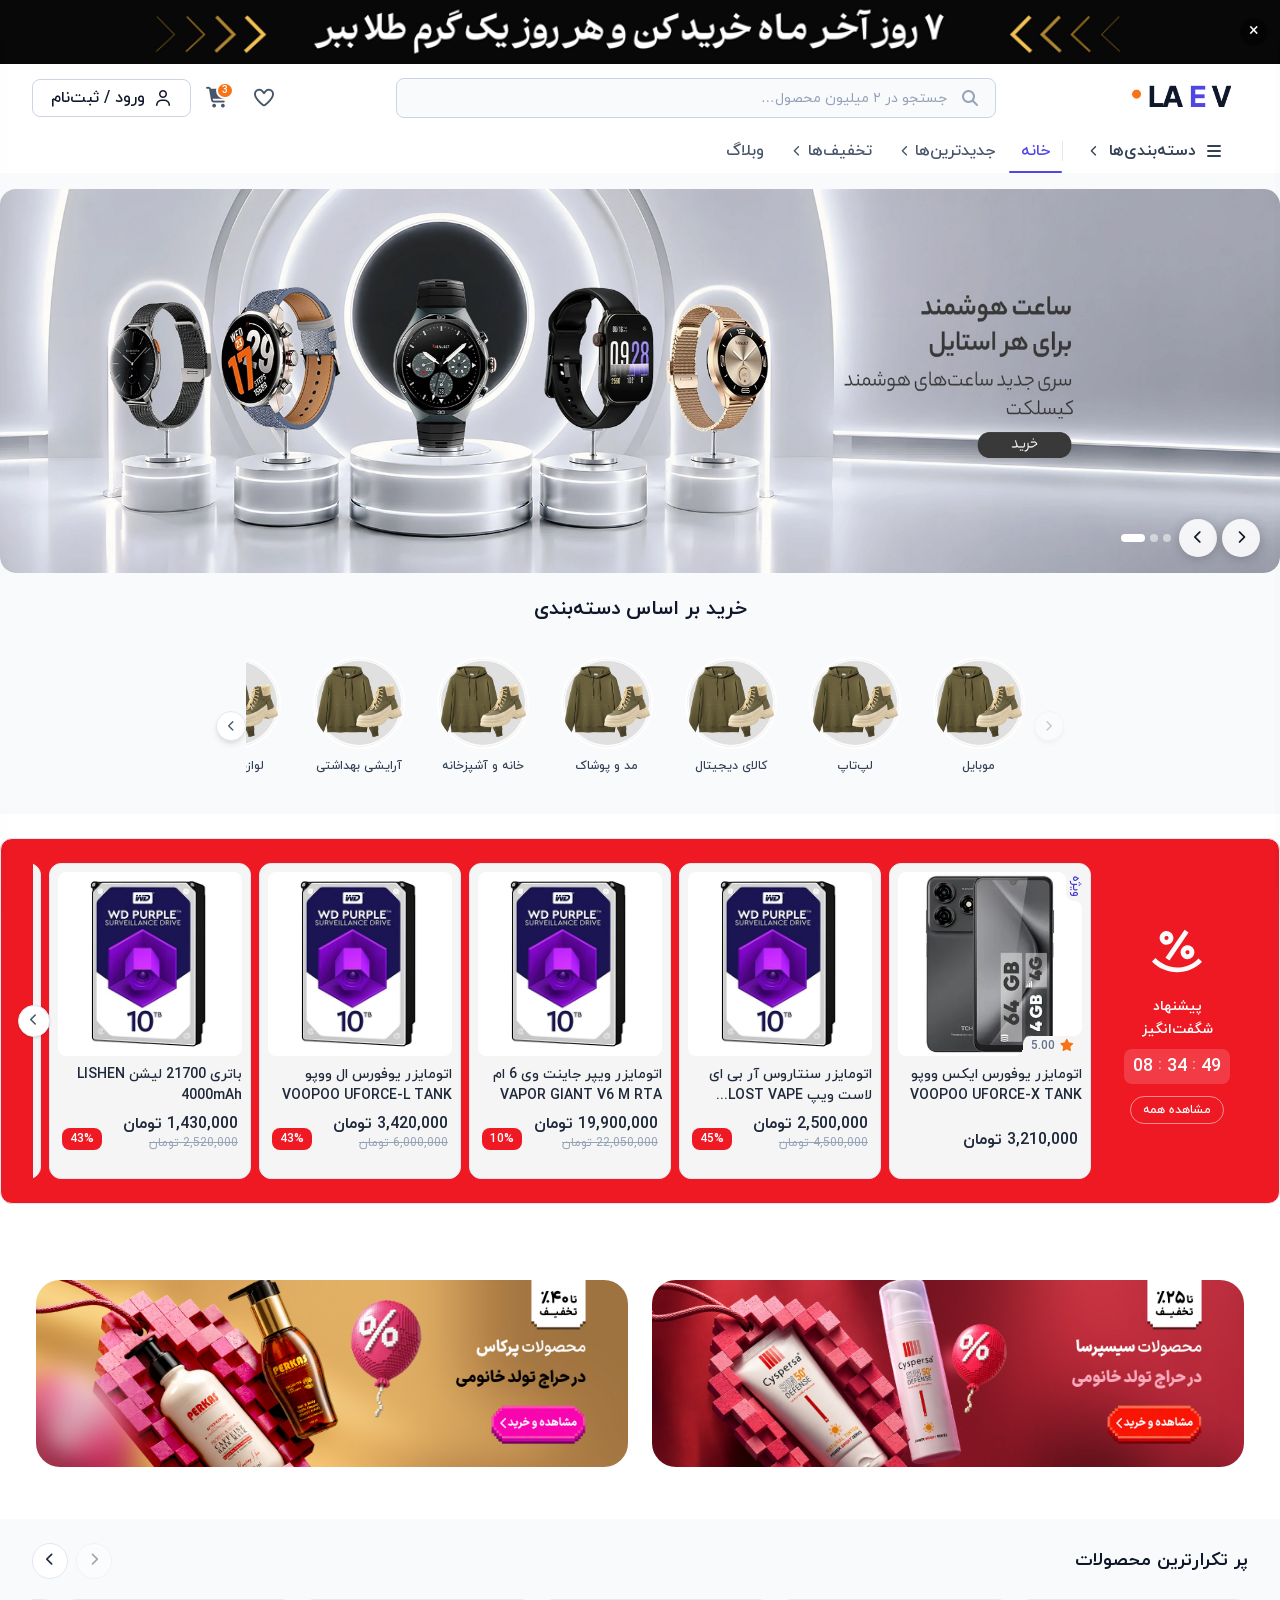
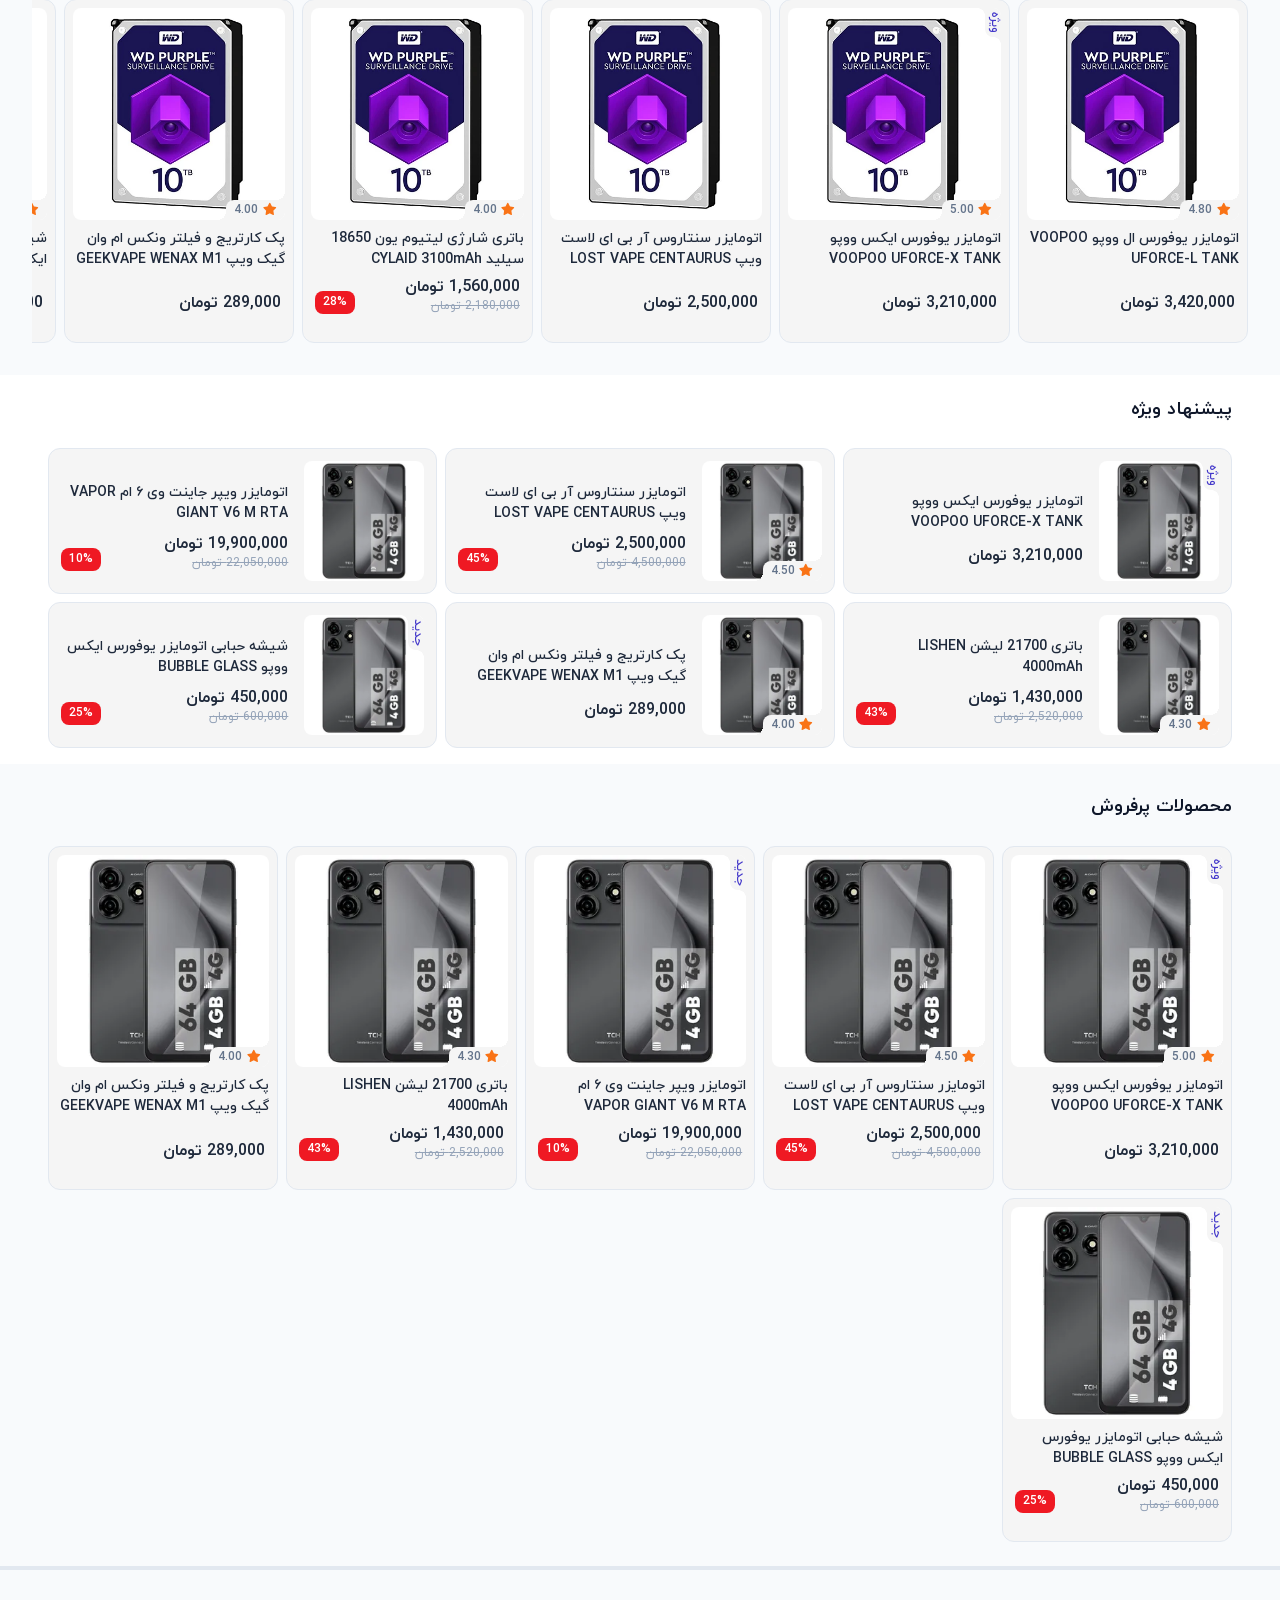
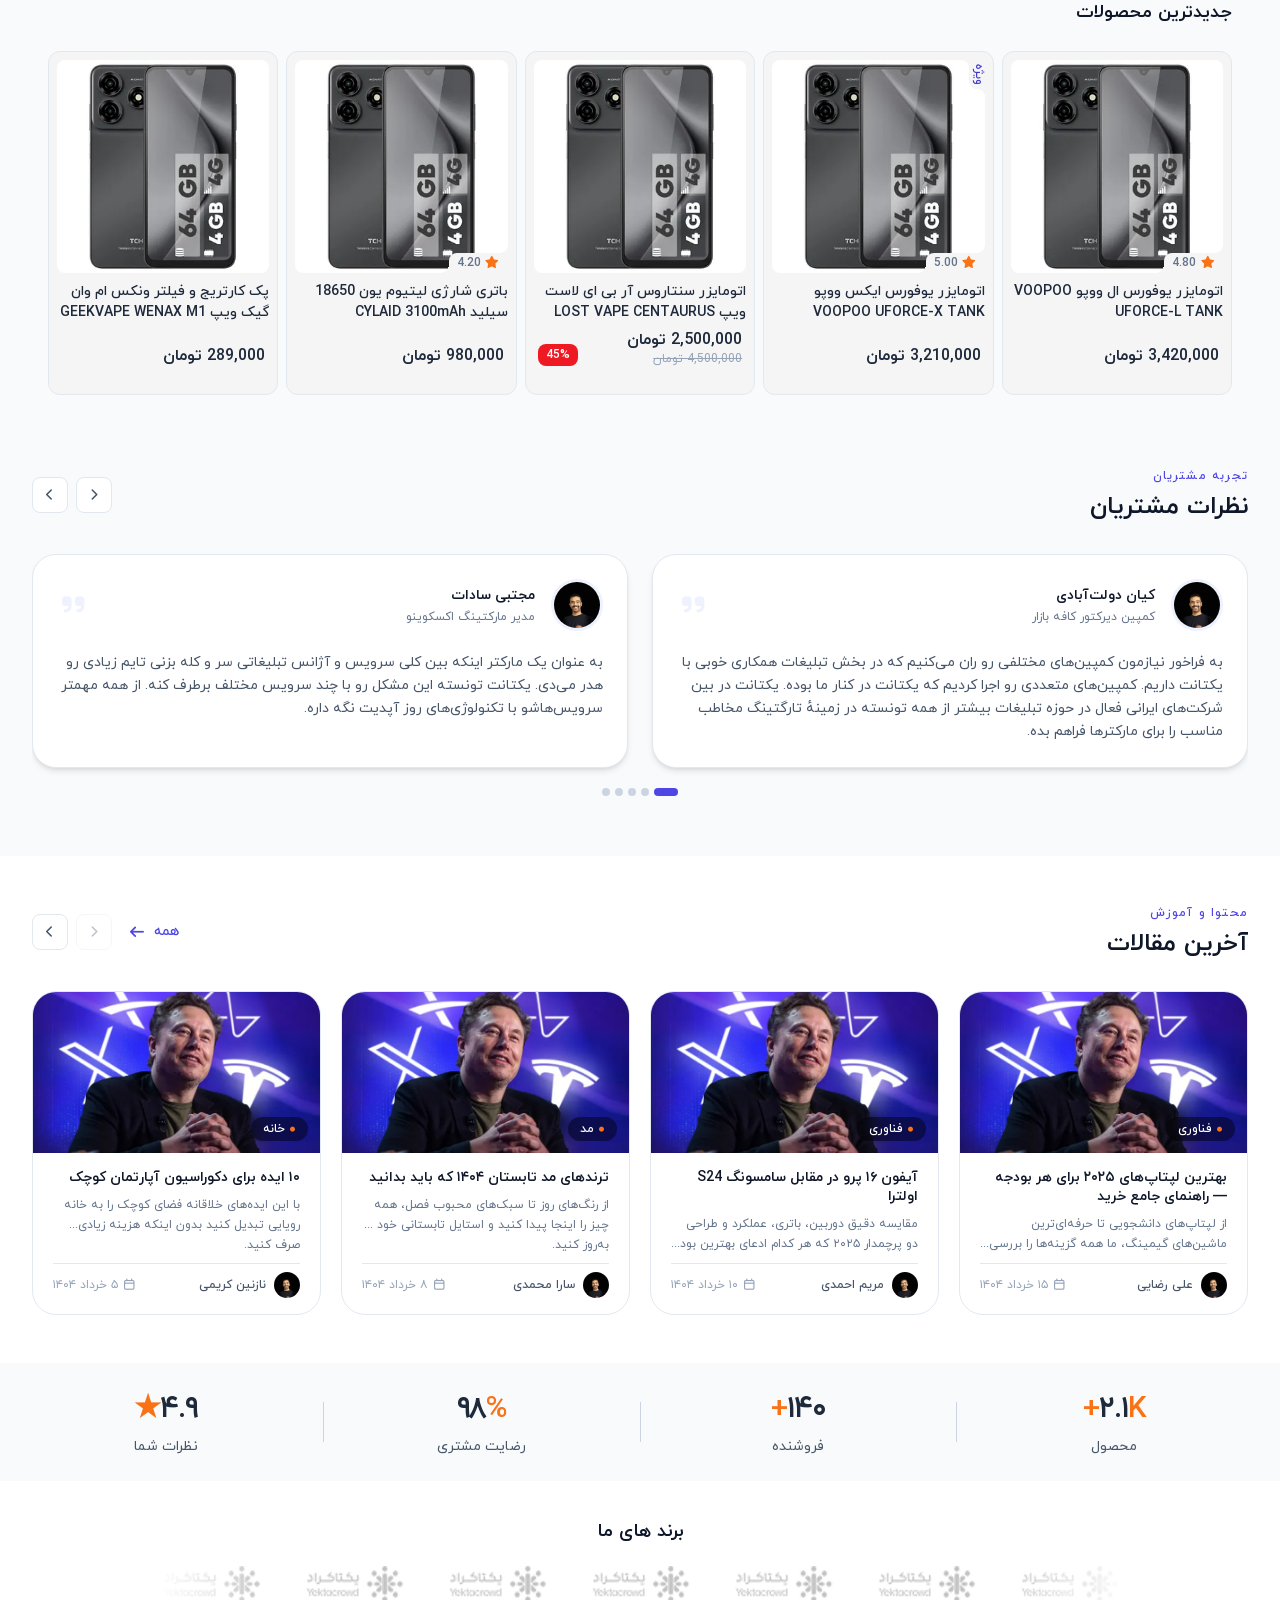
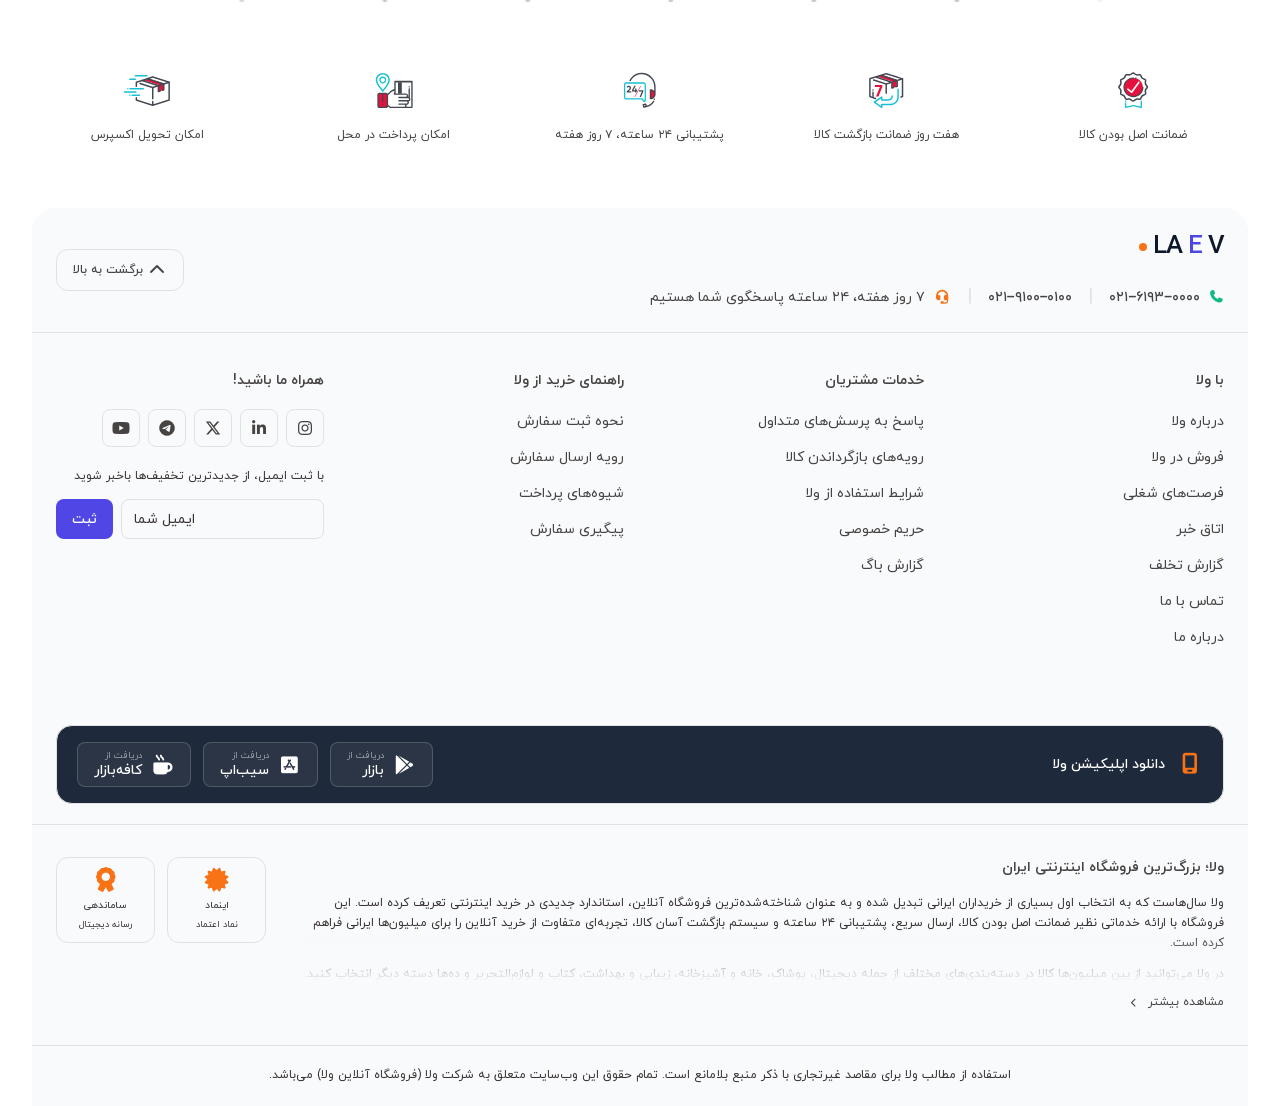
==== index.html @ 51c57cae "start theme setup" ====
<!DOCTYPE html>
<html lang="fa" dir="rtl">

<head>
  <meta charset="UTF-8">
  <meta name="viewport" content="width=device-width, initial-scale=1.0">
  <title>ولا — فروشگاه همه چیز</title>
  <meta name="description"
    content="خرید الکترونیک، مد، لوازم خانه و بیشتر. تحویل سریع، فروشندگان معتبر، قیمت‌های بی‌نظیر.">
  <link rel="stylesheet" href="css/tokens.css?v=2">
  <link rel="stylesheet" href="css/base.css">
  <link rel="stylesheet" href="css/header.css?v=4">
  <link rel="stylesheet" href="css/mega-menu.css?v=2">
  <link rel="stylesheet" href="css/sections.css?v=6">
  <link rel="stylesheet" href="css/archive.css">
  <link rel="stylesheet" href="css/ui.css">
  <link rel="stylesheet" href="css/bottom-nav.css">
  <link rel="stylesheet" href="css/footer.css?v=4">
  <link rel="stylesheet" href="css/drawer.css">
  <link rel="stylesheet" href="css/mini-cart.css">
  <link rel="stylesheet" href="css/auth-modal.css">
  <link rel="stylesheet" href="css/cat-item.css?v=2">
  <link rel="stylesheet" href="css/all.min.css">
  <link rel="stylesheet" href="css/swiper-bundle.min.css">
  <link rel="stylesheet" href="css/style-carts.css">
</head>

<body>

  <!-- ─── HEADER ─── -->
  <header class="site-header" id="siteHeader">

    <!-- ── Row 1: Announcement bar — scrolls away naturally ── -->
    <div class="header-top announce-bar" id="announceBar" role="note" aria-label="Promotional announcement">
      <a href="shop.html" class="announce-bar__link">
        <img src="img/top-add.gif" alt="تبلیغ ویژه" class="announce-bar__img" loading="eager">
      </a>
      <button class="announce-bar__close" data-action="close-announce-bar" aria-label="Close announcement"
        type="button">×</button>
    </div>

    <!-- ── Rows 2 & 3 + Mega Menu ── -->
    <div class="header-sticky-container">

      <!-- ── Row 2: Logo · Search · Actions ── -->
      <div class="header-main">
        <div class="cx">
          <div class="header-main__inner">

            <!-- Logo -->
            <a href="index.html" class="nav-logo" aria-label="Vela — Home">
              <img src="img/logo.png" fetchpriority="high" width="96" height="48" decoding="async" alt="Vela" class="nav-logo__img">
            </a>

            <!-- Search (click → opens modal) -->
            <div class="nav-search" role="search">
              <i class="fa-solid fa-magnifying-glass nav-search__icon" aria-hidden="true"></i>
              <input type="text" class="nav-search__input" placeholder="جستجو در ۲ میلیون محصول…" id="navSearch"
                autocomplete="off" readonly aria-label="Search products">
              <!-- <button class="nav-search__btn" type="button">جستجو</button> -->
            </div>

            <!-- Actions: Wishlist · Cart · Sign in · Hamburger -->
            <div class="nav-actions">


              <button data-action="open-wishlist" class="nav-action" aria-label="علاقه‌مندی‌ها">
                <i class="fa-regular fa-heart" aria-hidden="true"></i>
                <span class="nav-action__badge" id="wishlistCount">0</span>
              </button>
              <button data-action="open-cart" class="nav-action" aria-label="سبد خرید">
                <i class="fa-solid fa-cart-shopping" aria-hidden="true"></i>
                <span class="nav-action__badge" id="cartCount">3</span>
              </button>
              <button class="nav-hamburger" id="navHamburger" type="button" aria-label="منو" aria-expanded="false"
                aria-controls="mobileDrawer">
                <span></span><span></span><span></span>
              </button>
              <button data-action="open-auth-modal" data-tab="login" class="btn nav-signin">
                <i class="fa-regular fa-user" aria-hidden="true"></i>
                ورود / ثبت‌نام
              </button>
            </div>

          </div>
        </div>
      </div><!-- /.header-main -->

      <!-- ── Row 3: Desktop navigation links (hidden on mobile) ── -->
      <div class="header-nav">
        <div class="cx">

          <!-- ── Mega Menu Trigger (جداگانه — در وردپرس register_nav_menus جداگانه) ── -->
          <button class="mega-trigger" id="categoriesMenu" type="button" data-action="open-mega-menu"
            aria-haspopup="true" aria-expanded="false" aria-controls="megaMenu">
            <i class="fa-solid fa-bars mega-trigger__bars" aria-hidden="true"></i>
            دسته‌بندی‌ها
            <i class="fa-solid fa-chevron-down dnav__chevron" aria-hidden="true"></i>
          </button>
          <span class="nav-pipe" aria-hidden="true"></span>

          <!-- ── Main Navigation (منوی اصلی — در وردپرس: wp_nav_menu جداگانه) ── -->
          <nav class="dnav" aria-label="منوی اصلی">
            <ul class="dnav__list">
              <li class="dnav__item">
                <a href="index.html" class="dnav__link dnav__link--active">خانه</a>
              </li>
              <li class="dnav__item dnav__item--has-dropdown">
                <a href="shop.html" class="dnav__link" aria-haspopup="true" aria-expanded="false">
                  جدیدترین‌ها
                  <i class="fa-solid fa-chevron-down dnav__chevron" aria-hidden="true"></i>
                </a>
                <ul class="dnav__dropdown" role="menu">
                  <li><a href="shop.html?sort=newest&amp;cat=electronics" class="dnav__dropdown-link"
                      role="menuitem">جدیدترین الکترونیک</a></li>
                  <li><a href="shop.html?sort=newest&amp;cat=fashion" class="dnav__dropdown-link"
                      role="menuitem">جدیدترین مد</a></li>
                  <li><a href="shop.html?sort=newest&amp;cat=home" class="dnav__dropdown-link" role="menuitem">جدیدترین
                      خانه</a></li>
                  <li><a href="shop.html?sort=newest&amp;cat=beauty" class="dnav__dropdown-link"
                      role="menuitem">جدیدترین زیبایی</a></li>
                  <li><a href="shop.html?sort=newest&amp;cat=sports" class="dnav__dropdown-link"
                      role="menuitem">جدیدترین ورزش</a></li>
                </ul>
              </li>
              <li class="dnav__item dnav__item--has-dropdown">
                <a href="shop.html?sale=1" class="dnav__link" aria-haspopup="true" aria-expanded="false">
                  تخفیف‌ها
                  <i class="fa-solid fa-chevron-down dnav__chevron" aria-hidden="true"></i>
                </a>
                <ul class="dnav__dropdown" role="menu">
                  <li><a href="shop.html?sale=flash" class="dnav__dropdown-link" role="menuitem">فروش فوری</a></li>
                  <li><a href="shop.html?sale=season" class="dnav__dropdown-link" role="menuitem">حراج فصلی</a></li>
                  <li><a href="shop.html?sale=clearance" class="dnav__dropdown-link" role="menuitem">کالاهای ویژه</a>
                  </li>
                  <li class="dnav__dropdown-divider" role="separator"></li>
                  <li><a href="shop.html?sale=1&cat=electronics" class="dnav__dropdown-link" role="menuitem">تخفیف
                      الکترونیک</a></li>
                  <li><a href="shop.html?sale=1&cat=fashion" class="dnav__dropdown-link" role="menuitem">تخفیف مد</a>
                  </li>
                </ul>
              </li>
              <li class="dnav__item">
                <a href="blog.html" class="dnav__link">وبلاگ</a>
              </li>
            </ul>
            <span class="nav-underline" aria-hidden="true"></span>
          </nav>
        </div>
      </div><!-- /.header-nav -->

      <!-- ── Mega Menu ── -->
      <!-- Full static HTML: content is in DOM source for SEO.
         mega-menu.js handles open/close + tab switching only. -->
      <div class="cx mega-menu" id="megaMenu" role="region" aria-label="Category menu">

        <div class="mega-cats">

          <!-- ── Left: Category Tab List ── -->
          <ul class="mega-cats__list" id="megaCatList" role="list">
            <li class="mega-cats__tab is-active" data-index="0" role="listitem">
              <a href="shop.html?cat=electronics" class="mega-cats__tab-link" data-mega-index="0">
                <img src="img/cat-electronics.svg" class="mega-cats__tab-icon" alt="" width="20" height="20"
                  aria-hidden="true" onerror="this.style.display='none'">
                الکترونیک
              </a>
            </li>
            <li class="mega-cats__tab" data-index="1" role="listitem">
              <a href="shop.html?cat=fashion" class="mega-cats__tab-link" data-mega-index="1">
                <img src="img/cat-fashion.svg" class="mega-cats__tab-icon" alt="" width="20" height="20"
                  aria-hidden="true" onerror="this.style.display='none'">
                مد و پوشاک
              </a>
            </li>
            <li class="mega-cats__tab" data-index="2" role="listitem">
              <a href="shop.html?cat=home" class="mega-cats__tab-link" data-mega-index="2">
                <img src="img/cat-home.svg" class="mega-cats__tab-icon" alt="" width="20" height="20" aria-hidden="true"
                  onerror="this.style.display='none'">
                خانه و آشپزخانه
              </a>
            </li>
            <li class="mega-cats__tab" data-index="3" role="listitem">
              <a href="shop.html?cat=beauty" class="mega-cats__tab-link" data-mega-index="3">
                <img src="img/cat-beauty.svg" class="mega-cats__tab-icon" alt="" width="20" height="20"
                  aria-hidden="true" onerror="this.style.display='none'">
                زیبایی و سلامت
              </a>
            </li>

          </ul>

          <!-- ── Right: Content Panels (one per category) ── -->
          <div class="mega-cats__children" id="megaCatChildren">

            <!-- Panel 0: Electronics -->
            <div class="mega-cats__panel is-active" id="megaPanel-0">
              <div class="mega-cats__col-grid">
                <div class="mega-cats__col-group">
                  <a href="shop.html?cat=mobile-phones" class="mega-cats__col-title">گوشی موبایل</a>
                  <ul class="mega-cats__col-list">
                    <li><a href="shop.html?cat=android" class="mega-cats__col-link">اندروید</a></li>
                    <li><a href="shop.html?cat=iphone" class="mega-cats__col-link">آیفون</a></li>
                    <li><a href="shop.html?cat=foldable" class="mega-cats__col-link">تاشو</a></li>
                  </ul>
                </div>
                <div class="mega-cats__col-group">
                  <a href="shop.html?cat=laptops" class="mega-cats__col-title">لپتاپ و کامپیوتر</a>
                  <ul class="mega-cats__col-list">
                    <li><a href="shop.html?cat=gaming-laptops" class="mega-cats__col-link">لپتاپ گیمینگ</a></li>
                    <li><a href="shop.html?cat=ultrabooks" class="mega-cats__col-link">اولترابوک</a></li>
                    <li><a href="shop.html?cat=desktops" class="mega-cats__col-link">کامپیوتر رومیزی</a></li>
                  </ul>
                </div>
                <div class="mega-cats__col-group">
                  <a href="shop.html?cat=audio" class="mega-cats__col-title">هدفون و اسپیکر</a>
                </div>
                <div class="mega-cats__col-group">
                  <a href="shop.html?cat=smart-watches" class="mega-cats__col-title">ساعت هوشمند</a>
                </div>
                <div class="mega-cats__col-group">
                  <a href="shop.html?cat=tablets" class="mega-cats__col-title">تبلت</a>
                </div>
                <div class="mega-cats__col-group">
                  <a href="shop.html?cat=cameras" class="mega-cats__col-title">دوربین عکاسی</a>
                </div>
                <div class="mega-cats__col-group">
                  <a href="shop.html?cat=smart-home" class="mega-cats__col-title">خانه هوشمند</a>
                </div>
              </div>
              <a href="shop.html?cat=electronics" class="mega-cats__view-all">مشاهده همه الکترونیک <i
                  class="fa-solid fa-arrow-left" aria-hidden="true"></i></a>
            </div>

            <!-- Panel 1: Fashion -->
            <div class="mega-cats__panel" id="megaPanel-1">
              <div class="mega-cats__col-grid">
                <div class="mega-cats__col-group">
                  <a href="shop.html?cat=womens-clothing" class="mega-cats__col-title">پوشاک زنانه</a>
                </div>
                <div class="mega-cats__col-group">
                  <a href="shop.html?cat=mens-clothing" class="mega-cats__col-title">پوشاک مردانه</a>
                </div>
                <div class="mega-cats__col-group">
                  <a href="shop.html?cat=shoes" class="mega-cats__col-title">کفش</a>
                </div>
                <div class="mega-cats__col-group">
                  <a href="shop.html?cat=bags" class="mega-cats__col-title">کیف و چرم</a>
                </div>
                <div class="mega-cats__col-group">
                  <a href="shop.html?cat=accessories" class="mega-cats__col-title">اکسسوری</a>
                </div>
              </div>
              <a href="shop.html?cat=fashion" class="mega-cats__view-all">مشاهده همه مد و پوشاک <i
                  class="fa-solid fa-arrow-left" aria-hidden="true"></i></a>
            </div>

            <!-- Panel 2: Home -->
            <div class="mega-cats__panel" id="megaPanel-2">
              <div class="mega-cats__col-grid">
                <div class="mega-cats__col-group">
                  <a href="shop.html?cat=kitchen" class="mega-cats__col-title">لوازم آشپزخانه</a>
                </div>
                <div class="mega-cats__col-group">
                  <a href="shop.html?cat=decor" class="mega-cats__col-title">دکوراسیون</a>
                </div>
                <div class="mega-cats__col-group">
                  <a href="shop.html?cat=furniture" class="mega-cats__col-title">مبلمان</a>
                </div>
                <div class="mega-cats__col-group">
                  <a href="shop.html?cat=bedroom" class="mega-cats__col-title">لوازم خواب</a>
                </div>
                <div class="mega-cats__col-group">
                  <a href="shop.html?cat=appliances" class="mega-cats__col-title">لوازم برقی</a>
                </div>
              </div>
              <a href="shop.html?cat=home" class="mega-cats__view-all">مشاهده همه خانه و آشپزخانه <i
                  class="fa-solid fa-arrow-left" aria-hidden="true"></i></a>
            </div>

            <!-- Panel 3: Beauty -->
            <div class="mega-cats__panel" id="megaPanel-3">
              <div class="mega-cats__col-grid">
                <div class="mega-cats__col-group">
                  <a href="shop.html?cat=skincare" class="mega-cats__col-title">مراقبت از پوست</a>
                </div>
                <div class="mega-cats__col-group">
                  <a href="shop.html?cat=cosmetics" class="mega-cats__col-title">آرایشی</a>
                </div>
                <div class="mega-cats__col-group">
                  <a href="shop.html?cat=perfume" class="mega-cats__col-title">عطر و ادکلن</a>
                </div>
                <div class="mega-cats__col-group">
                  <a href="shop.html?cat=hair-nails" class="mega-cats__col-title">مو و ناخن</a>
                </div>
              </div>
              <a href="shop.html?cat=beauty" class="mega-cats__view-all">مشاهده همه زیبایی و سلامت <i
                  class="fa-solid fa-arrow-left" aria-hidden="true"></i></a>
            </div>

          </div><!-- /.mega-cats__children -->
        </div><!-- /.mega-cats -->
      </div>

    </div><!-- /.header-sticky-container -->

  </header>

  <!-- Mega menu body backdrop -->
  <div class="mega-backdrop" id="megaBackdrop"></div>

  <!-- ─── MAIN MOBILE DRAWER (A) ─── -->
  <div class="mobile-drawer__overlay" id="drawerOverlay" data-action="close-mobile-drawer" aria-hidden="true"></div>
  <div class="mobile-drawer" id="mobileDrawer" role="dialog" aria-modal="true" aria-label="منوی اصلی">

    <!-- Header -->
    <div class="drawer-header">
      <a href="index.html" class="nav-logo" dir="ltr">V<span>E</span>LA<span class="nav-logo__dot"></span></a>
      <button class="drawer-close" data-action="close-mobile-drawer" aria-label="بستن" type="button">×</button>
    </div>

    <!-- Search -->
    <button class="drawer-search-btn" data-action="open-search" type="button">
      <i class="fa-solid fa-magnifying-glass" aria-hidden="true"></i>
      جستجو در محصولات…
    </button>

    <!-- Tabs -->
    <div class="drawer-tabs" role="tablist">
      <button class="drawer-tab is-active" role="tab" aria-selected="true" data-tab="nav"
        data-action="switch-drawer-tab" type="button">منو</button>
      <button class="drawer-tab" role="tab" aria-selected="false" data-tab="cats" data-action="switch-drawer-tab"
        type="button">دسته‌بندی</button>
    </div>

    <!-- Panel 1: Main Nav -->
    <div class="drawer-panel is-active" id="drawerPanelNav" role="tabpanel">
      <nav class="drawer-nav" aria-label="منو اصلی">
        <a href="index.html" class="drawer-nav-link active">
          <i class="fa-solid fa-house" aria-hidden="true"></i>
          خانه
        </a>
        <a href="shop.html" class="drawer-nav-link">
          <i class="fa-solid fa-store" aria-hidden="true"></i>
          جدیدترین‌ها
        </a>
        <a href="shop.html" class="drawer-nav-link">
          <i class="fa-solid fa-star" aria-hidden="true"></i>
          تخفیف‌ها
        </a>
        <a href="blog.html" class="drawer-nav-link">
          <i class="fa-regular fa-file-lines" aria-hidden="true"></i>
          وبلاگ
        </a>
        <a href="#" class="drawer-nav-link">
          <i class="fa-solid fa-headset" aria-hidden="true"></i>
          پشتیبانی
        </a>
      </nav>
    </div>

    <!-- Panel 2: Categories 2-column layout -->
    <div class="drawer-panel" id="drawerPanelCats" role="tabpanel">
      <div class="drawer-cats-2col">

        <!-- Right: narrow category tab strip -->
        <nav class="drawer-cats-tabs" aria-label="دسته‌های اصلی">
          <button class="drawer-cats-tab is-active" data-dcat="0" type="button" data-action="switch-drawer-cat-tab">
            <img src="img/cat-electronics.svg" class="drawer-cats-tab__icon" alt="" width="24" height="24"
              aria-hidden="true" onerror="this.style.display='none'">
            <span class="drawer-cats-tab__label">الکترونیک</span>
          </button>
          <button class="drawer-cats-tab" data-dcat="1" type="button" data-action="switch-drawer-cat-tab">
            <img src="img/cat-fashion.svg" class="drawer-cats-tab__icon" alt="" width="24" height="24"
              aria-hidden="true" onerror="this.style.display='none'">
            <span class="drawer-cats-tab__label">مد و پوشاک</span>
          </button>
          <button class="drawer-cats-tab" data-dcat="2" type="button" data-action="switch-drawer-cat-tab">
            <img src="img/cat-home.svg" class="drawer-cats-tab__icon" alt="" width="24" height="24" aria-hidden="true"
              onerror="this.style.display='none'">
            <span class="drawer-cats-tab__label">خانه</span>
          </button>
          <button class="drawer-cats-tab" data-dcat="3" type="button" data-action="switch-drawer-cat-tab">
            <img src="img/cat-beauty.svg" class="drawer-cats-tab__icon" alt="" width="24" height="24" aria-hidden="true"
              onerror="this.style.display='none'">
            <span class="drawer-cats-tab__label">زیبایی</span>
          </button>
        </nav>

        <!-- Left: content panels -->
        <div class="drawer-cats-content">

          <!-- Panel 0: Electronics -->
          <div class="drawer-cats-panel is-active" data-dcat-panel="0">
            <a href="shop.html?cat=electronics" class="drawer-cats-panel__viewall">مشاهده همه الکترونیک</a>
            <div class="drawer-subcat-item" data-parent="0" data-child="0">
              <button class="drawer-subcat-trigger" type="button" data-action="toggle-drawer-subcat" data-parent="0"
                data-child="0">گوشی موبایل<svg class="drawer-cat-chevron" viewBox="0 0 24 24" fill="none"
                  stroke="currentColor" stroke-width="2">
                  <path d="M19 9l-7 7-7-7" />
                </svg></button>
              <div class="drawer-subcat-body">
                <a href="shop.html?cat=android" class="drawer-subcat-link">اندروید</a>
                <a href="shop.html?cat=iphone" class="drawer-subcat-link">آیفون</a>
                <a href="shop.html?cat=foldable" class="drawer-subcat-link">تاشو</a>
              </div>
            </div>
            <div class="drawer-subcat-item" data-parent="0" data-child="1">
              <button class="drawer-subcat-trigger" type="button" data-action="toggle-drawer-subcat" data-parent="0"
                data-child="1">لپتاپ و کامپیوتر<svg class="drawer-cat-chevron" viewBox="0 0 24 24" fill="none"
                  stroke="currentColor" stroke-width="2">
                  <path d="M19 9l-7 7-7-7" />
                </svg></button>
              <div class="drawer-subcat-body">
                <a href="shop.html?cat=gaming-laptops" class="drawer-subcat-link">لپتاپ گیمینگ</a>
                <a href="shop.html?cat=ultrabooks" class="drawer-subcat-link">اولترابوک</a>
                <a href="shop.html?cat=desktops" class="drawer-subcat-link">کامپیوتر رومیزی</a>
              </div>
            </div>
            <a href="shop.html?cat=audio" class="drawer-cats-panel__link">هدفون و اسپیکر</a>
            <a href="shop.html?cat=smart-watches" class="drawer-cats-panel__link">ساعت هوشمند</a>
            <a href="shop.html?cat=tablets" class="drawer-cats-panel__link">تبلت</a>
            <a href="shop.html?cat=cameras" class="drawer-cats-panel__link">دوربین عکاسی</a>
            <a href="shop.html?cat=smart-home" class="drawer-cats-panel__link">خانه هوشمند</a>
          </div>

          <!-- Panel 1: Fashion -->
          <div class="drawer-cats-panel" data-dcat-panel="1">
            <a href="shop.html?cat=fashion" class="drawer-cats-panel__viewall">مشاهده همه مد و پوشاک</a>
            <a href="shop.html?cat=womens-clothing" class="drawer-cats-panel__link">پوشاک زنانه</a>
            <a href="shop.html?cat=mens-clothing" class="drawer-cats-panel__link">پوشاک مردانه</a>
            <a href="shop.html?cat=shoes" class="drawer-cats-panel__link">کفش</a>
            <a href="shop.html?cat=bags" class="drawer-cats-panel__link">کیف و چرم</a>
            <a href="shop.html?cat=accessories" class="drawer-cats-panel__link">اکسسوری</a>
          </div>

          <!-- Panel 2: Home -->
          <div class="drawer-cats-panel" data-dcat-panel="2">
            <a href="shop.html?cat=home" class="drawer-cats-panel__viewall">مشاهده همه خانه و آشپزخانه</a>
            <a href="shop.html?cat=kitchen" class="drawer-cats-panel__link">لوازم آشپزخانه</a>
            <a href="shop.html?cat=decor" class="drawer-cats-panel__link">دکوراسیون</a>
            <a href="shop.html?cat=furniture" class="drawer-cats-panel__link">مبلمان</a>
            <a href="shop.html?cat=bedroom" class="drawer-cats-panel__link">لوازم خواب</a>
            <a href="shop.html?cat=appliances" class="drawer-cats-panel__link">لوازم برقی</a>
          </div>

          <!-- Panel 3: Beauty -->
          <div class="drawer-cats-panel" data-dcat-panel="3">
            <a href="shop.html?cat=beauty" class="drawer-cats-panel__viewall">مشاهده همه زیبایی و سلامت</a>
            <a href="shop.html?cat=skincare" class="drawer-cats-panel__link">مراقبت از پوست</a>
            <a href="shop.html?cat=cosmetics" class="drawer-cats-panel__link">آرایشی</a>
            <a href="shop.html?cat=perfume" class="drawer-cats-panel__link">عطر و ادکلن</a>
            <a href="shop.html?cat=hair-nails" class="drawer-cats-panel__link">مو و ناخن</a>
          </div>
        </div><!-- /.drawer-cats-content -->
      </div><!-- /.drawer-cats-2col -->
    </div>

    <!-- Footer CTAs -->
    <div class="drawer-divider"></div>
    <div class="drawer-footer">
      <button data-action="open-auth-modal" data-tab="login" class="btn btn--primary btn--wide">
        <i class="fa-regular fa-user" aria-hidden="true"></i>
        ورود / ثبت‌نام
      </button>
      <button data-action="open-cart" class="btn btn--outline-dark btn--wide">مشاهده سبد خرید (۳)</button>
    </div>

  </div>

  <main id="main-content">

    <!-- ─── HERO ─── -->
    <!-- ─── HERO SLIDER ─── -->
    <!-- Full-width: intentionally NO .cx wrapper so the slider bleeds edge-to-edge -->
    <section class="hero-slider-section">
      <div class="hero-slider-wrap">

        <div class="swiper hero-swiper">
          <div class="swiper-wrapper">

            <div class="swiper-slide">
              <a href="shop.html" class="hero-slide__link">
                <img src="img/s3.jpg" alt="اسلاید ۱" class="hero-slide__img" width="2000" height="600" loading="eager"
                  fetchpriority="high">
              </a>
            </div>

            <div class="swiper-slide">
              <a href="shop.html" class="hero-slide__link">
                <img src="img/s3.jpg" alt="اسلاید ۲" class="hero-slide__img" width="2000" height="600" loading="lazy">
              </a>
            </div>

            <div class="swiper-slide">
              <a href="shop.html" class="hero-slide__link">
                <img src="img/s3.jpg" alt="اسلاید ۳" class="hero-slide__img" width="2000" height="600" loading="lazy">
              </a>
            </div>

          </div>
        </div>

        <!-- Controls: absolute bottom-right on desktop, centered below on mobile -->
        <div class="hero-slider-controls">
          <div class="hero-slider-pagination"></div>
          <div class="hero-slider-btns">
            <button class="hero-slider-btn hero-slider-prev" type="button" aria-label="اسلاید قبلی">
              <i class="fa-solid fa-chevron-left" aria-hidden="true"></i>
            </button>
            <button class="hero-slider-btn hero-slider-next" type="button" aria-label="اسلاید بعدی">
              <i class="fa-solid fa-chevron-right" aria-hidden="true"></i>
            </button>
          </div>
        </div>

      </div>
    </section>





    <!-- ─── CATEGORIES ─── -->
    <section class="cat-section">
      <div class="cx">
        <h2 class="cat-section__title">خرید بر اساس دسته‌بندی</h2>

        <div class="cat-swiper-outer">

          <!-- Nav buttons: absolutely positioned on sides (mobile only) -->
          <button class="cat-nav-btn cat-nav-prev" type="button" aria-label="قبلی">
            <i class="fa-solid fa-chevron-right" aria-hidden="true"></i>
          </button>
          <button class="cat-nav-btn cat-nav-next" type="button" aria-label="بعدی">
            <i class="fa-solid fa-chevron-left" aria-hidden="true"></i>
          </button>

          <!-- Swiper: 2-row carousel on mobile, CSS-grid on desktop -->
          <div class="swiper cat-swiper">
            <div class="swiper-wrapper">

              <div class="swiper-slide">
                <a href="shop.html?cat=mobile" class="cat-item">
                  <div class="cat-item__img-wrap"><img src="img/catimg.jpg" alt="موبایل" class="cat-item__img"
                      loading="lazy"></div>
                  <span class="cat-item__name">موبایل</span>
                </a>
              </div>

              <div class="swiper-slide">
                <a href="shop.html?cat=laptop" class="cat-item">
                  <div class="cat-item__img-wrap"><img src="img/catimg.jpg" alt="لپ‌تاپ" class="cat-item__img"
                      loading="lazy"></div>
                  <span class="cat-item__name">لپ‌تاپ</span>
                </a>
              </div>

              <div class="swiper-slide">
                <a href="shop.html?cat=digital" class="cat-item">
                  <div class="cat-item__img-wrap"><img src="img/catimg.jpg" alt="کالای دیجیتال" class="cat-item__img"
                      loading="lazy"></div>
                  <span class="cat-item__name">کالای دیجیتال</span>
                </a>
              </div>

              <div class="swiper-slide">
                <a href="shop.html?cat=fashion" class="cat-item">
                  <div class="cat-item__img-wrap"><img src="img/catimg.jpg" alt="مد و پوشاک" class="cat-item__img"
                      loading="lazy"></div>
                  <span class="cat-item__name">مد و پوشاک</span>
                </a>
              </div>

              <div class="swiper-slide">
                <a href="shop.html?cat=home" class="cat-item">
                  <div class="cat-item__img-wrap"><img src="img/catimg.jpg" alt="خانه و آشپزخانه" class="cat-item__img"
                      loading="lazy"></div>
                  <span class="cat-item__name">خانه و آشپزخانه</span>
                </a>
              </div>

              <div class="swiper-slide">
                <a href="shop.html?cat=beauty" class="cat-item">
                  <div class="cat-item__img-wrap"><img src="img/catimg.jpg" alt="آرایشی بهداشتی" class="cat-item__img"
                      loading="lazy"></div>
                  <span class="cat-item__name">آرایشی بهداشتی</span>
                </a>
              </div>

              <div class="swiper-slide">
                <a href="shop.html?cat=appliances" class="cat-item">
                  <div class="cat-item__img-wrap"><img src="img/catimg.jpg" alt="لوازم خانگی" class="cat-item__img"
                      loading="lazy"></div>
                  <span class="cat-item__name">لوازم خانگی</span>
                </a>
              </div>

              <div class="swiper-slide">
                <a href="shop.html?cat=sports" class="cat-item">
                  <div class="cat-item__img-wrap"><img src="img/catimg.jpg" alt="ورزش و سفر" class="cat-item__img"
                      loading="lazy"></div>
                  <span class="cat-item__name">ورزش و سفر</span>
                </a>
              </div>

              <div class="swiper-slide">
                <a href="shop.html?cat=toys" class="cat-item">
                  <div class="cat-item__img-wrap"><img src="img/catimg.jpg" alt="اسباب‌بازی و کودک"
                      class="cat-item__img" loading="lazy"></div>
                  <span class="cat-item__name">اسباب‌بازی و کودک</span>
                </a>
              </div>

              <div class="swiper-slide">
                <a href="shop.html?cat=books" class="cat-item">
                  <div class="cat-item__img-wrap"><img src="img/catimg.jpg" alt="کتاب و هنر" class="cat-item__img"
                      loading="lazy"></div>
                  <span class="cat-item__name">کتاب و هنر</span>
                </a>
              </div>

              <div class="swiper-slide">
                <a href="shop.html?cat=auto" class="cat-item">
                  <div class="cat-item__img-wrap"><img src="img/catimg.jpg" alt="خودرو و موتور" class="cat-item__img"
                      loading="lazy"></div>
                  <span class="cat-item__name">خودرو و موتور</span>
                </a>
              </div>

              <div class="swiper-slide">
                <a href="shop.html?cat=health" class="cat-item">
                  <div class="cat-item__img-wrap"><img src="img/catimg.jpg" alt="سلامت و پزشکی" class="cat-item__img"
                      loading="lazy"></div>
                  <span class="cat-item__name">سلامت و پزشکی</span>
                </a>
              </div>

            </div>
          </div><!-- /.cat-swiper -->

        </div><!-- /.cat-swiper-outer -->
      </div>
    </section>

    <!-- ─── FLASH SALE ─── -->
    <section class="amazing-sec cx" aria-label="پیشنهاد شگفت‌انگیز">

      <div class="amazing-sidebar">
        <img src="img/Amazing.svg" class="amazing-icon" alt="" aria-hidden="true" width="80" height="80">
        <div class="amazing-text-group">
          <p class="amazing-title">پیشنهاد شگفت‌انگیز</p>
          <div class="amazing-countdown" role="timer" aria-label="زمان باقی‌مانده">
            <span class="cd-num" id="cd-h">08</span>
            <span class="cd-sep">:</span>
            <span class="cd-num" id="cd-m">34</span>
            <span class="cd-sep">:</span>
            <span class="cd-num" id="cd-s">52</span>
          </div>
        </div>
        <a href="shop.html" class="amazing-see-all">مشاهده همه</a>
      </div>

      <div class="amazing-swiper-wrap">
        <button class="amazing-btn amazing-btn-prev swiper-button-disabled" type="button" aria-label="اسلاید قبلی">
          <i class="fa-solid fa-chevron-right" aria-hidden="true"></i>
        </button>
        <button class="amazing-btn amazing-btn-next" type="button" aria-label="اسلاید بعدی">
          <i class="fa-solid fa-chevron-left" aria-hidden="true"></i>
        </button>

        <div class="swiper amazing-swiper">
          <ul class="swiper-wrapper products" role="list">

            <li class="swiper-slide product">
              <a href="product.html">
                <div class="product-image-wrap">
                  <div class="inner-image">
                    <img width="300" height="300" src="./img/iphone.webp" alt="اتومایزر یوفورس ایکس ووپو" loading="lazy"
                      decoding="async">
                    <span class="loop-rating" aria-label="امتیاز 5 از 5">
                      <i class="fa-solid fa-star" aria-hidden="true"></i>
                      <span aria-hidden="true">5.00</span>
                    </span>
                    <span class="archive-pack-text">ویژه</span>
                  </div>
                </div>
                <h3 class="product-title">اتومایزر یوفورس ایکس ووپو VOOPOO UFORCE-X TANK</h3>
                <div class="product-footer">
                  <p class="price">
                    <span class="price-current"><span class="screen-reader-text">قیمت:</span>3,210,000 تومان</span>
                  </p>
                </div>
              </a>
              <button class="product-wishlist" aria-label="افزودن به علاقه‌مندی‌ها" type="button"
                data-action="toggle-wishlist">
                <i class="fa-regular fa-heart" aria-hidden="true"></i>
              </button>
              <button class="product-cta" type="button" data-action="add-to-cart" data-name="اتومایزر یوفورس ایکس ووپو"
                data-price="3210000">
                <i class="fa-solid fa-cart-shopping" aria-hidden="true"></i> افزودن به سبد
              </button>
            </li>

            <li class="swiper-slide product">
              <a href="#">
                <div class="product-image-wrap">
                  <div class="inner-image">
                    <img width="300" height="300" src="./img/p2.webp"
                      alt="اتومایزر سنتاروس لاست ویپ" loading="lazy" decoding="async">
                  </div>
                </div>
                <h3 class="product-title">اتومایزر سنتاروس آر بی ای لاست ویپ LOST VAPE CENTAURUS</h3>
                <div class="product-footer">
                  <p class="price">
                    <span class="price-current"><span class="screen-reader-text">قیمت فعلی:</span>2,500,000 تومان</span>
                    <del class="price-old"><span class="screen-reader-text">قیمت قبل:</span>4,500,000 تومان</del>
                  </p>
                  <span class="product-badge" aria-label="45 درصد تخفیف">45%</span>
                </div>
              </a>
              <button class="product-wishlist" aria-label="افزودن به علاقه‌مندی‌ها" type="button"
                data-action="toggle-wishlist">
                <i class="fa-regular fa-heart" aria-hidden="true"></i>
              </button>
              <button class="product-cta" type="button" data-action="add-to-cart" data-name="اتومایزر سنتاروس لاست ویپ"
                data-price="2500000">
                <i class="fa-solid fa-cart-shopping" aria-hidden="true"></i> افزودن به سبد
              </button>
            </li>

            <li class="swiper-slide product">
              <a href="#">
                <div class="product-image-wrap">
                  <div class="inner-image">
                    <img width="300" height="300" src="./img/p2.webp"
                      alt="اتومایزر ویپر جاینت وی ۶ ام" loading="lazy" decoding="async">
                  </div>
                </div>
                <h3 class="product-title">اتومایزر ویپر جاینت وی 6 ام VAPOR GIANT V6 M RTA</h3>
                <div class="product-footer">
                  <p class="price">
                    <span class="price-current"><span class="screen-reader-text">قیمت فعلی:</span>19,900,000
                      تومان</span>
                    <del class="price-old"><span class="screen-reader-text">قیمت قبل:</span>22,050,000 تومان</del>
                  </p>
                  <span class="product-badge" aria-label="10 درصد تخفیف">10%</span>
                </div>
              </a>
              <button class="product-wishlist" aria-label="افزودن به علاقه‌مندی‌ها" type="button"
                data-action="toggle-wishlist">
                <i class="fa-regular fa-heart" aria-hidden="true"></i>
              </button>
              <button class="product-cta" type="button" data-action="add-to-cart" data-name="اتومایزر ویپر جاینت V6 M"
                data-price="19900000">
                <i class="fa-solid fa-cart-shopping" aria-hidden="true"></i> افزودن به سبد
              </button>
            </li>

            <li class="swiper-slide product">
              <a href="#">
                <div class="product-image-wrap">
                  <div class="inner-image">
                    <img width="300" height="300" src="./img/p2.webp"
                      alt="اتومایزر یوفورس ال ووپو" loading="lazy" decoding="async">
                  </div>
                </div>
                <h3 class="product-title">اتومایزر یوفورس ال ووپو VOOPOO UFORCE-L TANK</h3>
                <div class="product-footer">
                  <p class="price">
                    <span class="price-current"><span class="screen-reader-text">قیمت فعلی:</span>3,420,000 تومان</span>
                    <del class="price-old"><span class="screen-reader-text">قیمت قبل:</span>6,000,000 تومان</del>
                  </p>
                  <span class="product-badge" aria-label="43 درصد تخفیف">43%</span>
                </div>
              </a>
              <button class="product-wishlist" aria-label="افزودن به علاقه‌مندی‌ها" type="button"
                data-action="toggle-wishlist">
                <i class="fa-regular fa-heart" aria-hidden="true"></i>
              </button>
              <button class="product-cta" type="button" data-action="add-to-cart" data-name="اتومایزر یوفورس ال ووپو"
                data-price="3420000">
                <i class="fa-solid fa-cart-shopping" aria-hidden="true"></i> افزودن به سبد
              </button>
            </li>

            <li class="swiper-slide product">
              <a href="#">
                <div class="product-image-wrap">
                  <div class="inner-image">
                    <img width="300" height="300" src="./img/p2.webp"
                      alt="باتری 21700 لیشن" loading="lazy" decoding="async">
                  </div>
                </div>
                <h3 class="product-title">باتری 21700 لیشن LISHEN 4000mAh</h3>
                <div class="product-footer">
                  <p class="price">
                    <span class="price-current"><span class="screen-reader-text">قیمت فعلی:</span>1,430,000 تومان</span>
                    <del class="price-old"><span class="screen-reader-text">قیمت قبل:</span>2,520,000 تومان</del>
                  </p>
                  <span class="product-badge" aria-label="43 درصد تخفیف">43%</span>
                </div>
              </a>
              <button class="product-wishlist" aria-label="افزودن به علاقه‌مندی‌ها" type="button"
                data-action="toggle-wishlist">
                <i class="fa-regular fa-heart" aria-hidden="true"></i>
              </button>
              <button class="product-cta" type="button" data-action="add-to-cart" data-name="باتری 21700 لیشن"
                data-price="1430000">
                <i class="fa-solid fa-cart-shopping" aria-hidden="true"></i> افزودن به سبد
              </button>
            </li>

            <li class="swiper-slide product">
              <a href="#">
                <div class="product-image-wrap">
                  <div class="inner-image">
                    <img width="300" height="300" src="./img/p2.webp"
                      alt="باتری سیلید 18650" loading="lazy" decoding="async">
                  </div>
                </div>
                <h3 class="product-title">باتری شارژی لیتیوم یون 18650 سیلید CYLAID 3100mAh</h3>
                <div class="product-footer">
                  <p class="price">
                    <span class="price-current"><span class="screen-reader-text">قیمت فعلی:</span>1,560,000 تومان</span>
                    <del class="price-old"><span class="screen-reader-text">قیمت قبل:</span>2,180,000 تومان</del>
                  </p>
                  <span class="product-badge" aria-label="28 درصد تخفیف">28%</span>
                </div>
              </a>
              <button class="product-wishlist" aria-label="افزودن به علاقه‌مندی‌ها" type="button"
                data-action="toggle-wishlist">
                <i class="fa-regular fa-heart" aria-hidden="true"></i>
              </button>
              <button class="product-cta" type="button" data-action="add-to-cart" data-name="باتری سیلید 18650"
                data-price="1560000">
                <i class="fa-solid fa-cart-shopping" aria-hidden="true"></i> افزودن به سبد
              </button>
            </li>

            <li class="swiper-slide product">
              <a href="#">
                <div class="product-image-wrap">
                  <div class="inner-image">
                    <img width="300" height="300" src="./img/p2.webp"
                      alt="پک کارتریج گیک ویپ" loading="lazy" decoding="async">
                  </div>
                </div>
                <h3 class="product-title">پک کارتریج و فیلتر ونکس ام وان گیک ویپ GEEKVAPE WENAX M1</h3>
                <div class="product-footer">
                  <p class="price">
                    <span class="price-current"><span class="screen-reader-text">قیمت فعلی:</span>289,000 تومان</span>
                    <del class="price-old"><span class="screen-reader-text">قیمت قبل:</span>360,000 تومان</del>
                  </p>
                  <span class="product-badge" aria-label="20 درصد تخفیف">20%</span>
                </div>
              </a>
              <button class="product-wishlist" aria-label="افزودن به علاقه‌مندی‌ها" type="button"
                data-action="toggle-wishlist">
                <i class="fa-regular fa-heart" aria-hidden="true"></i>
              </button>
              <button class="product-cta" type="button" data-action="add-to-cart"
                data-name="پک کارتریج گیک ویپ WENAX M1" data-price="289000">
                <i class="fa-solid fa-cart-shopping" aria-hidden="true"></i> افزودن به سبد
              </button>
            </li>

            <li class="swiper-slide product">
              <a href="#">
                <div class="product-image-wrap">
                  <div class="inner-image">
                    <img width="300" height="300" src="./img/p2.webp"
                      alt="شیشه حبابی یوفورس ایکس" loading="lazy" decoding="async">
                  </div>
                </div>
                <h3 class="product-title">شیشه حبابی اتومایزر یوفورس ایکس ووپو VOOPOO UFORCE-X BUBBLE GLASS</h3>
                <div class="product-footer">
                  <p class="price">
                    <span class="price-current"><span class="screen-reader-text">قیمت فعلی:</span>470,000 تومان</span>
                    <del class="price-old"><span class="screen-reader-text">قیمت قبل:</span>550,000 تومان</del>
                  </p>
                  <span class="product-badge" aria-label="15 درصد تخفیف">15%</span>
                </div>
              </a>
              <button class="product-wishlist" aria-label="افزودن به علاقه‌مندی‌ها" type="button"
                data-action="toggle-wishlist">
                <i class="fa-regular fa-heart" aria-hidden="true"></i>
              </button>
              <button class="product-cta" type="button" data-action="add-to-cart" data-name="شیشه حبابی یوفورس ایکس"
                data-price="470000">
                <i class="fa-solid fa-cart-shopping" aria-hidden="true"></i> افزودن به سبد
              </button>
            </li>

          </ul>
        </div>
      </div>

    </section>

    <!-- ─── PROMO BANNERS ─── -->
    <section class="section section--sm">
      <div class="cx">
        <div class="promo-banners">
          <a href="shop.html" class="promo-banner">
            <img src="img/baner1.jpeg" class="promo-banner__img" alt="بنر تبلیغاتی" loading="lazy">
          </a>
          <a href="shop.html" class="promo-banner">
            <img src="img/baner2.jpeg" class="promo-banner__img" alt="بنر تبلیغاتی" loading="lazy">
          </a>
        </div>
      </div>
    </section>





    <!-- ─── TRENDING PRODUCTS ─── -->
    <section class="swiper-sec swiper-sec--alt" aria-label="پر تکرارترین محصولات">
      <div class="cx">
      <div class="swiper-sec-header">
        <h2 class="swiper-sec-title">پر تکرارترین محصولات</h2>
        <div class="swiper-nav-btns" role="group" aria-label="ناوبری اسلایدر">
          <button class="swiper-btn swiper-btn-prev" aria-label="اسلاید قبلی" type="button">
            <i class="fa-solid fa-chevron-right" aria-hidden="true"></i>
          </button>
          <button class="swiper-btn swiper-btn-next" aria-label="اسلاید بعدی" type="button">
            <i class="fa-solid fa-chevron-left" aria-hidden="true"></i>
          </button>
        </div>
      </div>

      <div class="swiper product-swiper">
        <ul class="swiper-wrapper products" role="list">

          <li class="swiper-slide product">
            <a href="product.html">
              <div class="product-image-wrap">
                <div class="inner-image">
                  <img width="300" height="300" src="./img/p2.webp"
                    alt="اتومایزر یوفورس ال ووپو" loading="lazy" decoding="async">
                  <span class="loop-rating" aria-label="امتیاز 4.8 از 5">
                    <i class="fa-solid fa-star" aria-hidden="true"></i>
                    <span aria-hidden="true">4.80</span>
                  </span>
                </div>
              </div>
              <h3 class="product-title">اتومایزر یوفورس ال ووپو VOOPOO UFORCE-L TANK</h3>
              <div class="product-footer">
                <p class="price">
                  <span class="price-current"><span class="screen-reader-text">قیمت:</span>3,420,000 تومان</span>
                </p>
              </div>
            </a>
            <button class="product-wishlist" aria-label="افزودن به علاقه‌مندی‌ها" type="button"
              data-action="toggle-wishlist">
              <i class="fa-regular fa-heart" aria-hidden="true"></i>
            </button>
            <button class="product-cta" type="button" data-action="add-to-cart" data-name="اتومایزر یوفورس ال ووپو"
              data-price="3420000">
              <i class="fa-solid fa-cart-shopping" aria-hidden="true"></i> افزودن به سبد
            </button>
          </li>

          <li class="swiper-slide product">
            <a href="product.html">
              <div class="product-image-wrap">
                <div class="inner-image">
                  <img width="300" height="300" src="./img/p2.webp"
                    alt="اتومایزر یوفورس ایکس ووپو" loading="lazy" decoding="async">
                  <span class="loop-rating" aria-label="امتیاز 5 از 5">
                    <i class="fa-solid fa-star" aria-hidden="true"></i>
                    <span aria-hidden="true">5.00</span>
                  </span>
                  <span class="archive-pack-text">ویژه</span>
                </div>
              </div>
              <h3 class="product-title">اتومایزر یوفورس ایکس ووپو VOOPOO UFORCE-X TANK</h3>
              <div class="product-footer">
                <p class="price">
                  <span class="price-current"><span class="screen-reader-text">قیمت:</span>3,210,000 تومان</span>
                </p>
              </div>
            </a>
            <button class="product-wishlist" aria-label="افزودن به علاقه‌مندی‌ها" type="button"
              data-action="toggle-wishlist">
              <i class="fa-regular fa-heart" aria-hidden="true"></i>
            </button>
            <button class="product-cta" type="button" data-action="add-to-cart" data-name="اتومایزر یوفورس ایکس ووپو"
              data-price="3210000">
              <i class="fa-solid fa-cart-shopping" aria-hidden="true"></i> افزودن به سبد
            </button>
          </li>

          <li class="swiper-slide product">
            <a href="product.html">
              <div class="product-image-wrap">
                <div class="inner-image">
                  <img width="300" height="300" src="./img/p2.webp"
                    alt="اتومایزر سنتاروس لاست ویپ" loading="lazy" decoding="async">
                </div>
              </div>
              <h3 class="product-title">اتومایزر سنتاروس آر بی ای لاست ویپ LOST VAPE CENTAURUS</h3>
              <div class="product-footer">
                <p class="price">
                  <span class="price-current"><span class="screen-reader-text">قیمت:</span>2,500,000 تومان</span>
                </p>
              </div>
            </a>
            <button class="product-wishlist" aria-label="افزودن به علاقه‌مندی‌ها" type="button"
              data-action="toggle-wishlist">
              <i class="fa-regular fa-heart" aria-hidden="true"></i>
            </button>
            <button class="product-cta" type="button" data-action="add-to-cart" data-name="اتومایزر سنتاروس لاست ویپ"
              data-price="2500000">
              <i class="fa-solid fa-cart-shopping" aria-hidden="true"></i> افزودن به سبد
            </button>
          </li>

          <li class="swiper-slide product">
            <a href="product.html">
              <div class="product-image-wrap">
                <div class="inner-image">
                  <img width="300" height="300" src="./img/p2.webp"
                    alt="باتری سیلید 18650" loading="lazy" decoding="async">
                  <span class="loop-rating" aria-label="امتیاز 4 از 5">
                    <i class="fa-solid fa-star" aria-hidden="true"></i>
                    <span aria-hidden="true">4.00</span>
                  </span>
                </div>
              </div>
              <h3 class="product-title">باتری شارژی لیتیوم یون 18650 سیلید CYLAID 3100mAh</h3>
              <div class="product-footer">
                <p class="price">
                  <span class="price-current"><span class="screen-reader-text">قیمت فعلی:</span>1,560,000 تومان</span>
                  <del class="price-old"><span class="screen-reader-text">قیمت قبل:</span>2,180,000 تومان</del>
                </p>
                <span class="product-badge" aria-label="28 درصد تخفیف">28%</span>
              </div>
            </a>
            <button class="product-wishlist" aria-label="افزودن به علاقه‌مندی‌ها" type="button"
              data-action="toggle-wishlist">
              <i class="fa-regular fa-heart" aria-hidden="true"></i>
            </button>
            <button class="product-cta" type="button" data-action="add-to-cart" data-name="باتری سیلید 18650"
              data-price="1560000">
              <i class="fa-solid fa-cart-shopping" aria-hidden="true"></i> افزودن به سبد
            </button>
          </li>

          <li class="swiper-slide product">
            <a href="product.html">
              <div class="product-image-wrap">
                <div class="inner-image">
                  <img width="300" height="300" src="./img/p2.webp"
                    alt="پک کارتریج گیک ویپ" loading="lazy" decoding="async">
                  <span class="loop-rating" aria-label="امتیاز 4 از 5">
                    <i class="fa-solid fa-star" aria-hidden="true"></i>
                    <span aria-hidden="true">4.00</span>
                  </span>
                </div>
              </div>
              <h3 class="product-title">پک کارتریج و فیلتر ونکس ام وان گیک ویپ GEEKVAPE WENAX M1</h3>
              <div class="product-footer">
                <p class="price">
                  <span class="price-current"><span class="screen-reader-text">قیمت:</span>289,000 تومان</span>
                </p>
              </div>
            </a>
            <button class="product-wishlist" aria-label="افزودن به علاقه‌مندی‌ها" type="button"
              data-action="toggle-wishlist">
              <i class="fa-regular fa-heart" aria-hidden="true"></i>
            </button>
            <button class="product-cta" type="button" data-action="add-to-cart" data-name="پک کارتریج گیک ویپ WENAX M1"
              data-price="289000">
              <i class="fa-solid fa-cart-shopping" aria-hidden="true"></i> افزودن به سبد
            </button>
          </li>

          <li class="swiper-slide product">
            <a href="product.html">
              <div class="product-image-wrap">
                <div class="inner-image">
                  <img width="300" height="300" src="./img/p2.webp"
                    alt="شیشه حبابی یوفورس ایکس" loading="lazy" decoding="async">
                  <span class="loop-rating" aria-label="امتیاز 5 از 5">
                    <i class="fa-solid fa-star" aria-hidden="true"></i>
                    <span aria-hidden="true">5.00</span>
                  </span>
                </div>
              </div>
              <h3 class="product-title">شیشه حبابی اتومایزر یوفورس ایکس ووپو VOOPOO UFORCE-X BUBBLE GLASS</h3>
              <div class="product-footer">
                <p class="price">
                  <span class="price-current"><span class="screen-reader-text">قیمت:</span>470,000 تومان</span>
                </p>
              </div>
            </a>
            <button class="product-wishlist" aria-label="افزودن به علاقه‌مندی‌ها" type="button"
              data-action="toggle-wishlist">
              <i class="fa-regular fa-heart" aria-hidden="true"></i>
            </button>
            <button class="product-cta" type="button" data-action="add-to-cart" data-name="شیشه حبابی یوفورس ایکس"
              data-price="470000">
              <i class="fa-solid fa-cart-shopping" aria-hidden="true"></i> افزودن به سبد
            </button>
          </li>

          <li class="swiper-slide product">
            <a href="product.html">
              <div class="product-image-wrap">
                <div class="inner-image">
                  <img width="300" height="300" src="./img/p2.webp"
                    alt="باتری 21700 لیشن" loading="lazy" decoding="async">
                  <span class="loop-rating" aria-label="امتیاز 4.31 از 5">
                    <i class="fa-solid fa-star" aria-hidden="true"></i>
                    <span aria-hidden="true">4.31</span>
                  </span>
                </div>
              </div>
              <h3 class="product-title">باتری 21700 لیشن LISHEN 4000mAh</h3>
              <div class="product-footer">
                <p class="price">
                  <span class="price-current"><span class="screen-reader-text">قیمت فعلی:</span>1,430,000 تومان</span>
                  <del class="price-old"><span class="screen-reader-text">قیمت قبل:</span>2,520,000 تومان</del>
                </p>
                <span class="product-badge" aria-label="43 درصد تخفیف">43%</span>
              </div>
            </a>
            <button class="product-wishlist" aria-label="افزودن به علاقه‌مندی‌ها" type="button"
              data-action="toggle-wishlist">
              <i class="fa-regular fa-heart" aria-hidden="true"></i>
            </button>
            <button class="product-cta" type="button" data-action="add-to-cart" data-name="باتری 21700 لیشن"
              data-price="1430000">
              <i class="fa-solid fa-cart-shopping" aria-hidden="true"></i> افزودن به سبد
            </button>
          </li>

        </ul>
      </div>
      </div><!-- /.cx -->
    </section>




    <!-- Section 3: horizontal cards, 3 per row, desktop & mobile -->
    <section class="carts-horiz cx" aria-label="پیشنهاد ویژه">
      <h2 class="section-label">پیشنهاد ویژه</h2>
      <ul class="products" role="list">

        <li class="product">
          <a href="product.html">
            <div class="product-image-wrap">
              <div class="inner-image">
                <img width="300" height="300" src="./img/iphone.webp" alt="اتومایزر یوفورس ایکس" loading="lazy"
                  decoding="async">
                <span class="archive-pack-text">ویژه</span>
              </div>
            </div>
            <h3 class="product-title">اتومایزر یوفورس ایکس ووپو VOOPOO UFORCE-X TANK</h3>
            <div class="product-footer">
              <p class="price"><span class="price-current"><span class="screen-reader-text">قیمت:</span>3,210,000
                  تومان</span></p>
            </div>
          </a>
        </li>

        <li class="product">
          <a href="product.html">
            <div class="product-image-wrap">
              <div class="inner-image">
                <img width="300" height="300" src="./img/iphone.webp" alt="اتومایزر سنتاروس" loading="lazy"
                  decoding="async">
                <span class="loop-rating" aria-label="امتیاز 4.5 از 5"><i class="fa-solid fa-star"
                    aria-hidden="true"></i><span aria-hidden="true">4.50</span></span>
              </div>
            </div>
            <h3 class="product-title">اتومایزر سنتاروس آر بی ای لاست ویپ LOST VAPE CENTAURUS</h3>
            <div class="product-footer">
              <p class="price">
                <span class="price-current"><span class="screen-reader-text">قیمت فعلی:</span>2,500,000 تومان</span>
                <del class="price-old"><span class="screen-reader-text">قیمت قبل:</span>4,500,000 تومان</del>
              </p>
              <span class="product-badge" aria-label="45 درصد تخفیف">45%</span>
            </div>
          </a>
        </li>

        <li class="product">
          <a href="product.html">
            <div class="product-image-wrap">
              <div class="inner-image">
                <img width="300" height="300" src="./img/iphone.webp" alt="اتومایزر ویپر جاینت" loading="lazy"
                  decoding="async">
              </div>
            </div>
            <h3 class="product-title">اتومایزر ویپر جاینت وی ۶ ام VAPOR GIANT V6 M RTA</h3>
            <div class="product-footer">
              <p class="price">
                <span class="price-current"><span class="screen-reader-text">قیمت فعلی:</span>19,900,000 تومان</span>
                <del class="price-old"><span class="screen-reader-text">قیمت قبل:</span>22,050,000 تومان</del>
              </p>
              <span class="product-badge" aria-label="10 درصد تخفیف">10%</span>
            </div>
          </a>
        </li>

        <li class="product">
          <a href="product.html">
            <div class="product-image-wrap">
              <div class="inner-image">
                <img width="300" height="300" src="./img/iphone.webp" alt="باتری لیشن" loading="lazy" decoding="async">
                <span class="loop-rating" aria-label="امتیاز 4.3 از 5"><i class="fa-solid fa-star"
                    aria-hidden="true"></i><span aria-hidden="true">4.30</span></span>
              </div>
            </div>
            <h3 class="product-title">باتری 21700 لیشن LISHEN 4000mAh</h3>
            <div class="product-footer">
              <p class="price">
                <span class="price-current"><span class="screen-reader-text">قیمت فعلی:</span>1,430,000 تومان</span>
                <del class="price-old"><span class="screen-reader-text">قیمت قبل:</span>2,520,000 تومان</del>
              </p>
              <span class="product-badge" aria-label="43 درصد تخفیف">43%</span>
            </div>
          </a>
        </li>

        <li class="product">
          <a href="product.html">
            <div class="product-image-wrap">
              <div class="inner-image">
                <img width="300" height="300" src="./img/iphone.webp" alt="پک گیک ویپ" loading="lazy" decoding="async">
                <span class="loop-rating" aria-label="امتیاز 4 از 5"><i class="fa-solid fa-star"
                    aria-hidden="true"></i><span aria-hidden="true">4.00</span></span>
              </div>
            </div>
            <h3 class="product-title">پک کارتریج و فیلتر ونکس ام وان گیک ویپ GEEKVAPE WENAX M1</h3>
            <div class="product-footer">
              <p class="price"><span class="price-current"><span class="screen-reader-text">قیمت:</span>289,000
                  تومان</span></p>
            </div>
          </a>
        </li>

        <li class="product">
          <a href="product.html">
            <div class="product-image-wrap">
              <div class="inner-image">
                <img width="300" height="300" src="./img/iphone.webp" alt="شیشه حبابی یوفورس" loading="lazy"
                  decoding="async">
                <span class="archive-pack-text">جدید</span>
              </div>
            </div>
            <h3 class="product-title">شیشه حبابی اتومایزر یوفورس ایکس ووپو BUBBLE GLASS</h3>
            <div class="product-footer">
              <p class="price">
                <span class="price-current"><span class="screen-reader-text">قیمت فعلی:</span>450,000 تومان</span>
                <del class="price-old"><span class="screen-reader-text">قیمت قبل:</span>600,000 تومان</del>
              </p>
              <span class="product-badge" aria-label="25 درصد تخفیف">25%</span>
            </div>
          </a>
        </li>

      </ul>
    </section>







    <!-- ─── PRODUCT GRIDS ─── -->

    <!-- Section 1: 5-col vertical grid | mobile 2-col vertical -->
    <section class="carts-sec carts-grid" aria-label="محصولات پرفروش">
      <div class="cx">
      <h2 class="section-label">محصولات پرفروش</h2>
      <ul class="products" role="list">

        <li class="product">
          <a href="product.html">
            <div class="product-image-wrap">
              <div class="inner-image">
                <img width="300" height="300" src="./img/iphone.webp" alt="اتومایزر یوفورس ایکس ووپو" loading="lazy"
                  decoding="async">
                <span class="loop-rating" aria-label="امتیاز 5 از 5"><i class="fa-solid fa-star"
                    aria-hidden="true"></i><span aria-hidden="true">5.00</span></span>
                <span class="archive-pack-text">ویژه</span>
              </div>
            </div>
            <h3 class="product-title">اتومایزر یوفورس ایکس ووپو VOOPOO UFORCE-X TANK</h3>
            <div class="product-footer">
              <p class="price"><span class="price-current"><span class="screen-reader-text">قیمت:</span>3,210,000
                  تومان</span></p>
            </div>
          </a>
          <button class="product-wishlist" aria-label="افزودن به علاقه‌مندی‌ها" type="button"
            data-action="toggle-wishlist"><i class="fa-regular fa-heart" aria-hidden="true"></i></button>
          <button class="product-cta" type="button" data-action="add-to-cart" data-name="اتومایزر یوفورس ایکس ووپو"
            data-price="3210000"><i class="fa-solid fa-cart-shopping" aria-hidden="true"></i> افزودن به سبد</button>
        </li>

        <li class="product">
          <a href="product.html">
            <div class="product-image-wrap">
              <div class="inner-image">
                <img width="300" height="300" src="./img/iphone.webp" alt="اتومایزر سنتاروس لاست ویپ" loading="lazy"
                  decoding="async">
                <span class="loop-rating" aria-label="امتیاز 4.5 از 5"><i class="fa-solid fa-star"
                    aria-hidden="true"></i><span aria-hidden="true">4.50</span></span>
              </div>
            </div>
            <h3 class="product-title">اتومایزر سنتاروس آر بی ای لاست ویپ LOST VAPE CENTAURUS</h3>
            <div class="product-footer">
              <p class="price">
                <span class="price-current"><span class="screen-reader-text">قیمت فعلی:</span>2,500,000 تومان</span>
                <del class="price-old"><span class="screen-reader-text">قیمت قبل:</span>4,500,000 تومان</del>
              </p>
              <span class="product-badge" aria-label="45 درصد تخفیف">45%</span>
            </div>
          </a>
          <button class="product-wishlist" aria-label="افزودن به علاقه‌مندی‌ها" type="button"
            data-action="toggle-wishlist"><i class="fa-regular fa-heart" aria-hidden="true"></i></button>
          <button class="product-cta" type="button" data-action="add-to-cart" data-name="اتومایزر سنتاروس"
            data-price="2500000"><i class="fa-solid fa-cart-shopping" aria-hidden="true"></i> افزودن به سبد</button>
        </li>

        <li class="product">
          <a href="product.html">
            <div class="product-image-wrap">
              <div class="inner-image">
                <img width="300" height="300" src="./img/iphone.webp" alt="اتومایزر ویپر جاینت" loading="lazy"
                  decoding="async">
                <span class="archive-pack-text">جدید</span>
              </div>
            </div>
            <h3 class="product-title">اتومایزر ویپر جاینت وی ۶ ام VAPOR GIANT V6 M RTA</h3>
            <div class="product-footer">
              <p class="price">
                <span class="price-current"><span class="screen-reader-text">قیمت فعلی:</span>19,900,000 تومان</span>
                <del class="price-old"><span class="screen-reader-text">قیمت قبل:</span>22,050,000 تومان</del>
              </p>
              <span class="product-badge" aria-label="10 درصد تخفیف">10%</span>
            </div>
          </a>
          <button class="product-wishlist" aria-label="افزودن به علاقه‌مندی‌ها" type="button"
            data-action="toggle-wishlist"><i class="fa-regular fa-heart" aria-hidden="true"></i></button>
          <button class="product-cta" type="button" data-action="add-to-cart" data-name="اتومایزر ویپر جاینت"
            data-price="19900000"><i class="fa-solid fa-cart-shopping" aria-hidden="true"></i> افزودن به سبد</button>
        </li>

        <li class="product">
          <a href="product.html">
            <div class="product-image-wrap">
              <div class="inner-image">
                <img width="300" height="300" src="./img/iphone.webp" alt="باتری 21700 لیشن" loading="lazy"
                  decoding="async">
                <span class="loop-rating" aria-label="امتیاز 4.3 از 5"><i class="fa-solid fa-star"
                    aria-hidden="true"></i><span aria-hidden="true">4.30</span></span>
              </div>
            </div>
            <h3 class="product-title">باتری 21700 لیشن LISHEN 4000mAh</h3>
            <div class="product-footer">
              <p class="price">
                <span class="price-current"><span class="screen-reader-text">قیمت فعلی:</span>1,430,000 تومان</span>
                <del class="price-old"><span class="screen-reader-text">قیمت قبل:</span>2,520,000 تومان</del>
              </p>
              <span class="product-badge" aria-label="43 درصد تخفیف">43%</span>
            </div>
          </a>
          <button class="product-wishlist" aria-label="افزودن به علاقه‌مندی‌ها" type="button"
            data-action="toggle-wishlist"><i class="fa-regular fa-heart" aria-hidden="true"></i></button>
          <button class="product-cta" type="button" data-action="add-to-cart" data-name="باتری لیشن"
            data-price="1430000"><i class="fa-solid fa-cart-shopping" aria-hidden="true"></i> افزودن به سبد</button>
        </li>

        <li class="product">
          <a href="product.html">
            <div class="product-image-wrap">
              <div class="inner-image">
                <img width="300" height="300" src="./img/iphone.webp" alt="پک کارتریج گیک ویپ" loading="lazy"
                  decoding="async">
                <span class="loop-rating" aria-label="امتیاز 4 از 5"><i class="fa-solid fa-star"
                    aria-hidden="true"></i><span aria-hidden="true">4.00</span></span>
              </div>
            </div>
            <h3 class="product-title">پک کارتریج و فیلتر ونکس ام وان گیک ویپ GEEKVAPE WENAX M1</h3>
            <div class="product-footer">
              <p class="price"><span class="price-current"><span class="screen-reader-text">قیمت:</span>289,000
                  تومان</span></p>
            </div>
          </a>
          <button class="product-wishlist" aria-label="افزودن به علاقه‌مندی‌ها" type="button"
            data-action="toggle-wishlist"><i class="fa-regular fa-heart" aria-hidden="true"></i></button>
          <button class="product-cta" type="button" data-action="add-to-cart" data-name="پک گیک ویپ"
            data-price="289000"><i class="fa-solid fa-cart-shopping" aria-hidden="true"></i> افزودن به سبد</button>
        </li>

        <li class="product">
          <a href="product.html">
            <div class="product-image-wrap">
              <div class="inner-image">
                <img width="300" height="300" src="./img/iphone.webp" alt="شیشه حبابی یوفورس" loading="lazy"
                  decoding="async">
                <span class="archive-pack-text">جدید</span>
              </div>
            </div>
            <h3 class="product-title">شیشه حبابی اتومایزر یوفورس ایکس ووپو BUBBLE GLASS</h3>
            <div class="product-footer">
              <p class="price">
                <span class="price-current"><span class="screen-reader-text">قیمت فعلی:</span>450,000 تومان</span>
                <del class="price-old"><span class="screen-reader-text">قیمت قبل:</span>600,000 تومان</del>
              </p>
              <span class="product-badge" aria-label="25 درصد تخفیف">25%</span>
            </div>
          </a>
          <button class="product-wishlist" aria-label="افزودن به علاقه‌مندی‌ها" type="button"
            data-action="toggle-wishlist"><i class="fa-regular fa-heart" aria-hidden="true"></i></button>
          <button class="product-cta" type="button" data-action="add-to-cart" data-name="شیشه حبابی یوفورس"
            data-price="450000"><i class="fa-solid fa-cart-shopping" aria-hidden="true"></i> افزودن به سبد</button>
        </li>

      </ul>
      </div><!-- /.cx -->
    </section>

    <!-- Section 2: 5-col vertical desktop | horizontal on mobile -->
    <section class="carts-sec carts-list" aria-label="جدیدترین محصولات">
      <div class="cx">
      <h2 class="section-label">جدیدترین محصولات</h2>
      <ul class="products" role="list">

        <li class="product">
          <a href="product.html">
            <div class="product-image-wrap">
              <div class="inner-image">
                <img width="300" height="300" src="./img/iphone.webp" alt="اتومایزر یوفورس ال ووپو" loading="lazy"
                  decoding="async">
                <span class="loop-rating" aria-label="امتیاز 4.8 از 5"><i class="fa-solid fa-star"
                    aria-hidden="true"></i><span aria-hidden="true">4.80</span></span>
              </div>
            </div>
            <h3 class="product-title">اتومایزر یوفورس ال ووپو VOOPOO UFORCE-L TANK</h3>
            <div class="product-footer">
              <p class="price"><span class="price-current"><span class="screen-reader-text">قیمت:</span>3,420,000
                  تومان</span></p>
            </div>
          </a>
          <button class="product-wishlist" aria-label="افزودن به علاقه‌مندی‌ها" type="button"
            data-action="toggle-wishlist"><i class="fa-regular fa-heart" aria-hidden="true"></i></button>
          <button class="product-cta" type="button" data-action="add-to-cart" data-name="اتومایزر یوفورس ال"
            data-price="3420000"><i class="fa-solid fa-cart-shopping" aria-hidden="true"></i> افزودن به سبد</button>
        </li>

        <li class="product">
          <a href="product.html">
            <div class="product-image-wrap">
              <div class="inner-image">
                <img width="300" height="300" src="./img/iphone.webp" alt="اتومایزر یوفورس ایکس ووپو" loading="lazy"
                  decoding="async">
                <span class="loop-rating" aria-label="امتیاز 5 از 5"><i class="fa-solid fa-star"
                    aria-hidden="true"></i><span aria-hidden="true">5.00</span></span>
                <span class="archive-pack-text">ویژه</span>
              </div>
            </div>
            <h3 class="product-title">اتومایزر یوفورس ایکس ووپو VOOPOO UFORCE-X TANK</h3>
            <div class="product-footer">
              <p class="price"><span class="price-current"><span class="screen-reader-text">قیمت:</span>3,210,000
                  تومان</span></p>
            </div>
          </a>
          <button class="product-wishlist" aria-label="افزودن به علاقه‌مندی‌ها" type="button"
            data-action="toggle-wishlist"><i class="fa-regular fa-heart" aria-hidden="true"></i></button>
          <button class="product-cta" type="button" data-action="add-to-cart" data-name="اتومایزر یوفورس ایکس"
            data-price="3210000"><i class="fa-solid fa-cart-shopping" aria-hidden="true"></i> افزودن به سبد</button>
        </li>

        <li class="product">
          <a href="product.html">
            <div class="product-image-wrap">
              <div class="inner-image">
                <img width="300" height="300" src="./img/iphone.webp" alt="اتومایزر سنتاروس" loading="lazy"
                  decoding="async">
              </div>
            </div>
            <h3 class="product-title">اتومایزر سنتاروس آر بی ای لاست ویپ LOST VAPE CENTAURUS</h3>
            <div class="product-footer">
              <p class="price">
                <span class="price-current"><span class="screen-reader-text">قیمت فعلی:</span>2,500,000 تومان</span>
                <del class="price-old"><span class="screen-reader-text">قیمت قبل:</span>4,500,000 تومان</del>
              </p>
              <span class="product-badge" aria-label="45 درصد تخفیف">45%</span>
            </div>
          </a>
          <button class="product-wishlist" aria-label="افزودن به علاقه‌مندی‌ها" type="button"
            data-action="toggle-wishlist"><i class="fa-regular fa-heart" aria-hidden="true"></i></button>
          <button class="product-cta" type="button" data-action="add-to-cart" data-name="سنتاروس"
            data-price="2500000"><i class="fa-solid fa-cart-shopping" aria-hidden="true"></i> افزودن به سبد</button>
        </li>

        <li class="product">
          <a href="product.html">
            <div class="product-image-wrap">
              <div class="inner-image">
                <img width="300" height="300" src="./img/iphone.webp" alt="باتری سیلید" loading="lazy" decoding="async">
                <span class="loop-rating" aria-label="امتیاز 4.2 از 5"><i class="fa-solid fa-star"
                    aria-hidden="true"></i><span aria-hidden="true">4.20</span></span>
              </div>
            </div>
            <h3 class="product-title">باتری شارژی لیتیوم یون 18650 سیلید CYLAID 3100mAh</h3>
            <div class="product-footer">
              <p class="price"><span class="price-current"><span class="screen-reader-text">قیمت:</span>980,000
                  تومان</span></p>
            </div>
          </a>
          <button class="product-wishlist" aria-label="افزودن به علاقه‌مندی‌ها" type="button"
            data-action="toggle-wishlist"><i class="fa-regular fa-heart" aria-hidden="true"></i></button>
          <button class="product-cta" type="button" data-action="add-to-cart" data-name="باتری سیلید"
            data-price="980000"><i class="fa-solid fa-cart-shopping" aria-hidden="true"></i> افزودن به سبد</button>
        </li>

        <li class="product">
          <a href="product.html">
            <div class="product-image-wrap">
              <div class="inner-image">
                <img width="300" height="300" src="./img/iphone.webp" alt="پک گیک ویپ" loading="lazy" decoding="async">
              </div>
            </div>
            <h3 class="product-title">پک کارتریج و فیلتر ونکس ام وان گیک ویپ GEEKVAPE WENAX M1</h3>
            <div class="product-footer">
              <p class="price"><span class="price-current"><span class="screen-reader-text">قیمت:</span>289,000
                  تومان</span></p>
            </div>
          </a>
          <button class="product-wishlist" aria-label="افزودن به علاقه‌مندی‌ها" type="button"
            data-action="toggle-wishlist"><i class="fa-regular fa-heart" aria-hidden="true"></i></button>
          <button class="product-cta" type="button" data-action="add-to-cart" data-name="گیک ویپ" data-price="289000"><i
              class="fa-solid fa-cart-shopping" aria-hidden="true"></i> افزودن به سبد</button>
        </li>



      </ul>
      </div><!-- /.cx -->
    </section>




    <!-- ─── TESTIMONIALS ─── -->
    <section class="section section--sm testi-sec">
      <div class="cx">
        <div class="testi-header">
          <div>
            <p class="testi-header__eyebrow">تجربه مشتریان</p>
            <h2 class="testi-header__title">نظرات مشتریان</h2>
          </div>
          <div class="testi-nav">
            <button class="testi-btn testi-btn-prev" type="button" aria-label="قبلی"><i
                class="fa-solid fa-chevron-right" aria-hidden="true"></i></button>
            <button class="testi-btn testi-btn-next" type="button" aria-label="بعدی"><i class="fa-solid fa-chevron-left"
                aria-hidden="true"></i></button>
          </div>
        </div>
        <div class="swiper testi-swiper">
          <div class="swiper-wrapper">

            <div class="swiper-slide">
              <div class="testi-card">
                <div class="testi-card__header">
                  <img src="img/user-img.jpg" class="testi-card__avatar" alt="کیان دولت‌آبادی" width="56" height="56">
                  <div class="testi-card__info">
                    <strong class="testi-card__name">کیان دولت‌آبادی</strong>
                    <span class="testi-card__role">کمپین دیرکتور کافه بازار</span>
                  </div>
                  <i class="fa-solid fa-quote-right testi-card__icon" aria-hidden="true"></i>
                </div>
                <p class="testi-card__text">به فراخور نیازمون کمپین‌های مختلفی رو ران می‌کنیم که در بخش تبلیغات همکاری
                  خوبی با یکتانت داریم. کمپین‌های متعددی رو اجرا کردیم که یکتانت در کنار ما بوده. یکتانت در بین شرکت‌های
                  ایرانی فعال در حوزه تبلیغات بیشتر از همه تونسته در زمینهٔ تارگتینگ مخاطب مناسب را برای مارکترها فراهم
                  بده.</p>
              </div>
            </div>

            <div class="swiper-slide">
              <div class="testi-card">
                <div class="testi-card__header">
                  <img src="img/user-img.jpg" class="testi-card__avatar" alt="مجتبی سادات" width="56" height="56">
                  <div class="testi-card__info">
                    <strong class="testi-card__name">مجتبی سادات</strong>
                    <span class="testi-card__role">مدیر مارکتینگ اکسکوینو</span>
                  </div>
                  <i class="fa-solid fa-quote-right testi-card__icon" aria-hidden="true"></i>
                </div>
                <p class="testi-card__text">به عنوان یک مارکتر اینکه بین کلی سرویس و آژانس تبلیغاتی سر و کله بزنی تایم
                  زیادی رو هدر می‌دی. یکتانت تونسته این مشکل رو با چند سرویس مختلف برطرف کنه. از همه مهمتر سرویس‌هاشو با
                  تکنولوژی‌های روز آپدیت نگه داره.</p>
              </div>
            </div>

            <div class="swiper-slide">
              <div class="testi-card">
                <div class="testi-card__header">
                  <img src="img/user-img.jpg" class="testi-card__avatar" alt="سارا محمدی" width="56" height="56">
                  <div class="testi-card__info">
                    <strong class="testi-card__name">سارا محمدی</strong>
                    <span class="testi-card__role">مدیر فروش ولا</span>
                  </div>
                  <i class="fa-solid fa-quote-right testi-card__icon" aria-hidden="true"></i>
                </div>
                <p class="testi-card__text">تجربه خرید از ولا برام بسیار راحت و سریع بود. پشتیبانی فوق‌العاده‌ای داشتن و
                  کالاها دقیقاً همونطور که توضیح داده شده بود رسیدن. قطعاً دوباره از اینجا خرید می‌کنم و به دوستانم هم
                  معرفی کردم.</p>
              </div>
            </div>

            <div class="swiper-slide">
              <div class="testi-card">
                <div class="testi-card__header">
                  <img src="img/user-img.jpg" class="testi-card__avatar" alt="امیر حسینی" width="56" height="56">
                  <div class="testi-card__info">
                    <strong class="testi-card__name">امیر حسینی</strong>
                    <span class="testi-card__role">توسعه‌دهنده نرم‌افزار</span>
                  </div>
                  <i class="fa-solid fa-quote-right testi-card__icon" aria-hidden="true"></i>
                </div>
                <p class="testi-card__text">ارسال سریع و بسته‌بندی مناسب از نکات مثبت خرید از ولا بود. قیمت‌ها هم نسبت
                  به سایر فروشگاه‌ها رقابتی‌تر بود. اپلیکیشن هم خیلی راحته و پیگیری سفارش توش آسانه.</p>
              </div>
            </div>

            <div class="swiper-slide">
              <div class="testi-card">
                <div class="testi-card__header">
                  <img src="img/user-img.jpg" class="testi-card__avatar" alt="نازنین کریمی" width="56" height="56">
                  <div class="testi-card__info">
                    <strong class="testi-card__name">نازنین کریمی</strong>
                    <span class="testi-card__role">طراح گرافیک</span>
                  </div>
                  <i class="fa-solid fa-quote-right testi-card__icon" aria-hidden="true"></i>
                </div>
                <p class="testi-card__text">تنوع محصولات ولا واقعاً شگفت‌زده‌ام کرد. همه چیز از لوازم دیجیتال تا پوشاک
                  رو می‌شه پیدا کرد. خرید اول خیلی خوب بود و ضمانت بازگشت کالا هم اطمینان بخشه.</p>
              </div>
            </div>

          </div>
          <div class="swiper-pagination testi-pagination"></div>
        </div>
      </div>
    </section>



    <!-- ─── BLOG / ARTICLES ─── -->
    <section class="section section--sm post-sec">
      <div class="cx">
        <div class="post-header">
          <div>
            <p class="post-header__eyebrow">محتوا و آموزش</p>
            <h2 class="post-header__title">آخرین مقالات</h2>
          </div>
          <div class="post-sec-actions">
            <a href="blog.html" class="post-see-all">همه<i class="fa-solid fa-arrow-left"
                aria-hidden="true"></i></a>
            <div class="post-nav">
              <button class="post-nav-btn post-nav-prev" type="button" aria-label="قبلی"><i
                  class="fa-solid fa-chevron-right" aria-hidden="true"></i></button>
              <button class="post-nav-btn post-nav-next" type="button" aria-label="بعدی"><i
                  class="fa-solid fa-chevron-left" aria-hidden="true"></i></button>
            </div>
          </div>
        </div>
        <div class="swiper post-swiper">
          <div class="swiper-wrapper">

            <div class="swiper-slide">
              <a href="post.html" class="post-card">
                <div class="post-card__media">
                  <img src="img/post-blog.webp" class="post-card__img" alt="بهترین لپتاپ‌های ۲۰۲۵" loading="lazy">
                  <div class="post-card__dots" aria-hidden="true"><span></span><span></span><span></span></div>
                  <span class="post-card__cat"><i class="fa-solid fa-circle" aria-hidden="true"></i>فناوری</span>
                </div>
                <div class="post-card__body">
                  <h3 class="post-card__title">بهترین لپتاپ‌های ۲۰۲۵ برای هر بودجه — راهنمای جامع خرید</h3>
                  <p class="post-card__desc">از لپتاپ‌های دانشجویی تا حرفه‌ای‌ترین ماشین‌های گیمینگ، ما همه گزینه‌ها را
                    بررسی کردیم تا خرید درستی داشته باشید.</p>
                  <div class="post-card__meta">
                    <div class="post-card__author-wrap"><img src="img/user-img.jpg" class="post-card__author-img" alt=""
                        width="26" height="26"><span class="post-card__author">علی رضایی</span></div>
                    <span class="post-card__date"><i class="fa-regular fa-calendar" aria-hidden="true"></i>۱۵ خرداد
                      ۱۴۰۴</span>
                  </div>
                </div>
              </a>
            </div>

            <div class="swiper-slide">
              <a href="post.html" class="post-card">
                <div class="post-card__media">
                  <img src="img/post-blog.webp" class="post-card__img" alt="آیفون ۱۶ پرو" loading="lazy">
                  <div class="post-card__dots" aria-hidden="true"><span></span><span></span><span></span></div>
                  <span class="post-card__cat"><i class="fa-solid fa-circle" aria-hidden="true"></i>فناوری</span>
                </div>
                <div class="post-card__body">
                  <h3 class="post-card__title">آیفون ۱۶ پرو در مقابل سامسونگ S24 اولترا</h3>
                  <p class="post-card__desc">مقایسه دقیق دوربین، باتری، عملکرد و طراحی دو پرچمدار ۲۰۲۵ که هر کدام ادعای
                    بهترین بودن دارند.</p>
                  <div class="post-card__meta">
                    <div class="post-card__author-wrap"><img src="img/user-img.jpg" class="post-card__author-img" alt=""
                        width="26" height="26"><span class="post-card__author">مریم احمدی</span></div>
                    <span class="post-card__date"><i class="fa-regular fa-calendar" aria-hidden="true"></i>۱۰ خرداد
                      ۱۴۰۴</span>
                  </div>
                </div>
              </a>
            </div>

            <div class="swiper-slide">
              <a href="post.html" class="post-card">
                <div class="post-card__media">
                  <img src="img/post-blog.webp" class="post-card__img" alt="ترندهای مد" loading="lazy">
                  <div class="post-card__dots" aria-hidden="true"><span></span><span></span><span></span></div>
                  <span class="post-card__cat"><i class="fa-solid fa-circle" aria-hidden="true"></i>مد</span>
                </div>
                <div class="post-card__body">
                  <h3 class="post-card__title">ترندهای مد تابستان ۱۴۰۴ که باید بدانید</h3>
                  <p class="post-card__desc">از رنگ‌های روز تا سبک‌های محبوب فصل، همه چیز را اینجا پیدا کنید و استایل
                    تابستانی خود را به‌روز کنید.</p>
                  <div class="post-card__meta">
                    <div class="post-card__author-wrap"><img src="img/user-img.jpg" class="post-card__author-img" alt=""
                        width="26" height="26"><span class="post-card__author">سارا محمدی</span></div>
                    <span class="post-card__date"><i class="fa-regular fa-calendar" aria-hidden="true"></i>۸ خرداد
                      ۱۴۰۴</span>
                  </div>
                </div>
              </a>
            </div>

            <div class="swiper-slide">
              <a href="post.html" class="post-card">
                <div class="post-card__media">
                  <img src="img/post-blog.webp" class="post-card__img" alt="دکوراسیون آپارتمان" loading="lazy">
                  <div class="post-card__dots" aria-hidden="true"><span></span><span></span><span></span></div>
                  <span class="post-card__cat"><i class="fa-solid fa-circle" aria-hidden="true"></i>خانه</span>
                </div>
                <div class="post-card__body">
                  <h3 class="post-card__title">۱۰ ایده برای دکوراسیون آپارتمان کوچک</h3>
                  <p class="post-card__desc">با این ایده‌های خلاقانه فضای کوچک را به خانه رویایی تبدیل کنید بدون اینکه
                    هزینه زیادی صرف کنید.</p>
                  <div class="post-card__meta">
                    <div class="post-card__author-wrap"><img src="img/user-img.jpg" class="post-card__author-img" alt=""
                        width="26" height="26"><span class="post-card__author">نازنین کریمی</span></div>
                    <span class="post-card__date"><i class="fa-regular fa-calendar" aria-hidden="true"></i>۵ خرداد
                      ۱۴۰۴</span>
                  </div>
                </div>
              </a>
            </div>

            <div class="swiper-slide">
              <a href="post.html" class="post-card">
                <div class="post-card__media">
                  <img src="img/post-blog.webp" class="post-card__img" alt="راهنمای خرید هدفون" loading="lazy">
                  <div class="post-card__dots" aria-hidden="true"><span></span><span></span><span></span></div>
                  <span class="post-card__cat"><i class="fa-solid fa-circle" aria-hidden="true"></i>راهنمای خرید</span>
                </div>
                <div class="post-card__body">
                  <h3 class="post-card__title">راهنمای خرید هدفون بیسیم: نوایز کنسلینگ یا صدای ناب؟</h3>
                  <p class="post-card__desc">بررسی کامل بهترین مدل‌های بازار و راهنمای انتخاب مناسب برای هر نوع استفاده
                    و بودجه.</p>
                  <div class="post-card__meta">
                    <div class="post-card__author-wrap"><img src="img/user-img.jpg" class="post-card__author-img" alt=""
                        width="26" height="26"><span class="post-card__author">رضا نوری</span></div>
                    <span class="post-card__date"><i class="fa-regular fa-calendar" aria-hidden="true"></i>۳ خرداد
                      ۱۴۰۴</span>
                  </div>
                </div>
              </a>
            </div>

            <div class="swiper-slide">
              <a href="post.html" class="post-card">
                <div class="post-card__media">
                  <img src="img/post-blog.webp" class="post-card__img" alt="خانه‌کاری" loading="lazy">
                  <div class="post-card__dots" aria-hidden="true"><span></span><span></span><span></span></div>
                  <span class="post-card__cat"><i class="fa-solid fa-circle" aria-hidden="true"></i>سبک زندگی</span>
                </div>
                <div class="post-card__body">
                  <h3 class="post-card__title">تجهیزات ضروری برای لذت‌بخش‌تر کردن خانه‌کاری</h3>
                  <p class="post-card__desc">دورکاری می‌تواند بهره‌وری بالایی داشته باشد اگر محیط درست داشته باشید. این
                    تجهیزات کمک می‌کنند.</p>
                  <div class="post-card__meta">
                    <div class="post-card__author-wrap"><img src="img/user-img.jpg" class="post-card__author-img" alt=""
                        width="26" height="26"><span class="post-card__author">امیر حسینی</span></div>
                    <span class="post-card__date"><i class="fa-regular fa-calendar" aria-hidden="true"></i>۱ خرداد
                      ۱۴۰۴</span>
                  </div>
                </div>
              </a>
            </div>

          </div>
        </div>
      </div>
    </section>

    <!-- ─── STATS STRIP ─── -->
    <div class="stats-strip">
      <div class="cx">
        <div class="stats-strip__inner">
          <div class="stats-strip__item">
            <div class="stats-strip__num">۲.۱<span>K+</span></div>
            <div class="stats-strip__label">محصول</div>
          </div>
          <div class="stats-strip__divider"></div>
          <div class="stats-strip__item">
            <div class="stats-strip__num">۱۴۰<span>+</span></div>
            <div class="stats-strip__label">فروشنده</div>
          </div>
          <div class="stats-strip__divider"></div>
          <div class="stats-strip__item">
            <div class="stats-strip__num">۹۸<span>%</span></div>
            <div class="stats-strip__label">رضایت مشتری</div>
          </div>
          <div class="stats-strip__divider"></div>
          <div class="stats-strip__item">
            <div class="stats-strip__num">۴.۹<span>★</span></div>
            <div class="stats-strip__label">نظرات شما</div>
          </div>
        </div>
      </div>
    </div>




        <!-- ─── BRAND STRIP ─── -->
    <div class="brand-strip">
      <div class="cx">
        <h2 class="brand-strip__title">برند های ما</h2>
        <div class="brand-strip__track">
          <div class="swiper brand-swiper">
            <div class="swiper-wrapper">
              <div class="swiper-slide brand-slide"><img src="img/brand.png" class="brand-logo__img" alt="برند معتبر">
              </div>
              <div class="swiper-slide brand-slide"><img src="img/brand.png" class="brand-logo__img" alt="برند معتبر">
              </div>
              <div class="swiper-slide brand-slide"><img src="img/brand.png" class="brand-logo__img" alt="برند معتبر">
              </div>
              <div class="swiper-slide brand-slide"><img src="img/brand.png" class="brand-logo__img" alt="برند معتبر">
              </div>
              <div class="swiper-slide brand-slide"><img src="img/brand.png" class="brand-logo__img" alt="برند معتبر">
              </div>
              <div class="swiper-slide brand-slide"><img src="img/brand.png" class="brand-logo__img" alt="برند معتبر">
              </div>
              <div class="swiper-slide brand-slide"><img src="img/brand.png" class="brand-logo__img" alt="برند معتبر">
              </div>
              <div class="swiper-slide brand-slide"><img src="img/brand.png" class="brand-logo__img" alt="برند معتبر">
              </div>
              <div class="swiper-slide brand-slide"><img src="img/brand.png" class="brand-logo__img" alt="برند معتبر">
              </div>
              <div class="swiper-slide brand-slide"><img src="img/brand.png" class="brand-logo__img" alt="برند معتبر">
              </div>
            </div>
          </div>
        </div>
      </div>
    </div>


        <!-- TRUST BADGES (desktop only) -->
    <div class="ftr-trust">
      <div class="cx">
        <ul class="ftr-trust__list" role="list">
          <li class="ftr-trust__item">
            <img src="img/original-products.svg" class="ftr-trust__img" alt="" aria-hidden="true" width="48"
              height="48">
            <span>ضمانت اصل بودن کالا</span>
          </li>
          <li class="ftr-trust__item">
            <img src="img/days-return.svg" class="ftr-trust__img" alt="" aria-hidden="true" width="48" height="48">
            <span>هفت روز ضمانت بازگشت کالا</span>
          </li>
          <li class="ftr-trust__item">
            <img src="img/support.svg" class="ftr-trust__img" alt="" aria-hidden="true" width="48" height="48">
            <span>پشتیبانی ۲۴ ساعته، ۷ روز هفته</span>
          </li>
          <li class="ftr-trust__item">
            <img src="img/cash-on-delivery.svg" class="ftr-trust__img" alt="" aria-hidden="true" width="48" height="48">
            <span>امکان پرداخت در محل</span>
          </li>
          <li class="ftr-trust__item">
            <img src="img/express-delivery.svg" class="ftr-trust__img" alt="" aria-hidden="true" width="48" height="48">
            <span>امکان تحویل اکسپرس</span>
          </li>
        </ul>
      </div>
    </div>

  </main>

  <!-- ─── FOOTER ─── -->
  <footer class="ftr" id="siteFooter">

    <!-- SUPPORT BAR -->
    <div class="ftr-support">
      <div class="cx">
        <div class="ftr-support__inner">
          <div class="ftr-support__brand-group">
            <a href="index.html" class="nav-logo">V<span>E</span>LA<span class="nav-logo__dot"></span></a>
            <div class="ftr-support__contact">
              <a href="tel:02161930000" class="ftr-support__phone">
                <i class="fa-solid fa-phone" aria-hidden="true"></i>
                <span dir="ltr">۰۲۱–۶۱۹۳–۰۰۰۰</span>
              </a>
              <span class="ftr-support__sep" aria-hidden="true">|</span>
              <a href="tel:02191000100" class="ftr-support__phone">
                <span dir="ltr">۰۲۱–۹۱۰۰–۰۱۰۰</span>
              </a>
              <span class="ftr-support__sep" aria-hidden="true">|</span>
              <span class="ftr-support__hours">
                <i class="fa-solid fa-headset" aria-hidden="true"></i>
                ۷ روز هفته، ۲۴ ساعته پاسخگوی شما هستیم
              </span>
            </div>
          </div>
          <button class="ftr-scroll-top" data-action="scroll-to-top" aria-label="برگشت به بالا" type="button">
            <i class="fa-solid fa-chevron-up" aria-hidden="true"></i>
            <span>برگشت به بالا</span>
          </button>
        </div>
      </div>
    </div>



    <!-- MAIN COLUMNS -->
    <div class="ftr-main">
      <div class="cx">
        <div class="ftr-main__grid">

          <!-- با ولا -->
          <div class="ftr-col">
            <h3 class="ftr-col__title" data-action="toggle-footer-col">
              با ولا
              <i class="fa-solid fa-chevron-down ftr-col__chevron" aria-hidden="true"></i>
            </h3>
            <ul class="ftr-col__links" role="list">
              <li><a href="#" class="ftr-col__link">درباره ولا</a></li>
              <li><a href="#" class="ftr-col__link">فروش در ولا</a></li>
              <li><a href="#" class="ftr-col__link">فرصت‌های شغلی</a></li>
              <li><a href="#" class="ftr-col__link">اتاق خبر</a></li>
              <li><a href="#" class="ftr-col__link">گزارش تخلف</a></li>
              <li><a href="#" class="ftr-col__link">تماس با ما</a></li>
              <li><a href="#" class="ftr-col__link">درباره ما</a></li>
            </ul>
          </div>

          <!-- خدمات مشتریان -->
          <div class="ftr-col">
            <h3 class="ftr-col__title" data-action="toggle-footer-col">
              خدمات مشتریان
              <i class="fa-solid fa-chevron-down ftr-col__chevron" aria-hidden="true"></i>
            </h3>
            <ul class="ftr-col__links" role="list">
              <li><a href="#" class="ftr-col__link">پاسخ به پرسش‌های متداول</a></li>
              <li><a href="#" class="ftr-col__link">رویه‌های بازگرداندن کالا</a></li>
              <li><a href="#" class="ftr-col__link">شرایط استفاده از ولا</a></li>
              <li><a href="#" class="ftr-col__link">حریم خصوصی</a></li>
              <li><a href="#" class="ftr-col__link">گزارش باگ</a></li>
            </ul>
          </div>

          <!-- راهنمای خرید -->
          <div class="ftr-col">
            <h3 class="ftr-col__title" data-action="toggle-footer-col">
              راهنمای خرید از ولا
              <i class="fa-solid fa-chevron-down ftr-col__chevron" aria-hidden="true"></i>
            </h3>
            <ul class="ftr-col__links" role="list">
              <li><a href="#" class="ftr-col__link">نحوه ثبت سفارش</a></li>
              <li><a href="#" class="ftr-col__link">رویه ارسال سفارش</a></li>
              <li><a href="#" class="ftr-col__link">شیوه‌های پرداخت</a></li>
              <li><a href="#" class="ftr-col__link">پیگیری سفارش</a></li>
            </ul>
          </div>

          <!-- همراه ما + Social + Newsletter -->
          <div class="ftr-col ftr-col--social">
            <h3 class="ftr-col__title">همراه ما باشید!</h3>
            <div class="ftr-socials">
              <a href="#" class="ftr-social" aria-label="اینستاگرام"><i class="fa-brands fa-instagram"
                  aria-hidden="true"></i></a>
              <a href="#" class="ftr-social" aria-label="لینکدین"><i class="fa-brands fa-linkedin-in"
                  aria-hidden="true"></i></a>
              <a href="#" class="ftr-social" aria-label="توییتر"><i class="fa-brands fa-x-twitter"
                  aria-hidden="true"></i></a>
              <a href="#" class="ftr-social" aria-label="تلگرام"><i class="fa-brands fa-telegram"
                  aria-hidden="true"></i></a>
              <a href="#" class="ftr-social" aria-label="یوتیوب"><i class="fa-brands fa-youtube"
                  aria-hidden="true"></i></a>
            </div>
            <p class="ftr-newsletter__label">با ثبت ایمیل، از جدیدترین تخفیف‌ها باخبر شوید</p>
            <form class="ftr-newsletter__form" data-form="newsletter">
              <input type="email" class="ftr-newsletter__input" placeholder="ایمیل شما" aria-label="آدرس ایمیل">
              <button type="submit" class="ftr-newsletter__btn">ثبت</button>
            </form>
          </div>

        </div>
      </div>
    </div>

    <!-- APP DOWNLOAD BAR (boxed) -->
    <div class="ftr-apps">
      <div class="cx">
        <div class="ftr-apps__box">
          <div class="ftr-apps__label">
            <i class="fa-solid fa-mobile-screen" aria-hidden="true"></i>
            <span>دانلود اپلیکیشن ولا</span>
          </div>
          <div class="ftr-apps__badges">
            <a href="#" class="ftr-app-badge" aria-label="دریافت از بازار">
              <i class="fa-brands fa-google-play ftr-app-badge__icon" aria-hidden="true"></i>
              <span class="ftr-app-badge__text"><small>دریافت از</small><strong>بازار</strong></span>
            </a>
            <a href="#" class="ftr-app-badge" aria-label="دریافت از سیب‌اپ">
              <i class="fa-brands fa-app-store-ios ftr-app-badge__icon" aria-hidden="true"></i>
              <span class="ftr-app-badge__text"><small>دریافت از</small><strong>سیب‌اپ</strong></span>
            </a>
            <a href="#" class="ftr-app-badge" aria-label="دریافت از کافه‌بازار">
              <i class="fa-solid fa-mug-hot ftr-app-badge__icon" aria-hidden="true"></i>
              <span class="ftr-app-badge__text"><small>دریافت از</small><strong>کافه‌بازار</strong></span>
            </a>
          </div>
        </div>
      </div>
    </div>

    <!-- CERTS + ABOUT in same row -->
    <div class="ftr-row-ca">
      <div class="cx">
        <div class="ftr-row-ca__grid">

          <!-- About text (right in RTL) -->
          <div class="ftr-about" id="ftrAbout">
            <p class="ftr-about__title">ولا؛ بزرگ‌ترین فروشگاه اینترنتی ایران</p>
            <div class="ftr-about__body" id="ftrAboutBody">
              <p class="ftr-about__text">ولا سال‌هاست که به انتخاب اول بسیاری از خریداران ایرانی تبدیل شده و به عنوان
                شناخته‌شده‌ترین فروشگاه آنلاین، استاندارد جدیدی در خرید اینترنتی تعریف کرده است. این فروشگاه با ارائه
                خدماتی نظیر ضمانت اصل بودن کالا، ارسال سریع، پشتیبانی ۲۴ ساعته و سیستم بازگشت آسان کالا، تجربه‌ای متفاوت
                از خرید آنلاین را برای میلیون‌ها ایرانی فراهم کرده است.</p>
              <p class="ftr-about__text">در ولا می‌توانید از بین میلیون‌ها کالا در دسته‌بندی‌های مختلف از جمله دیجیتال،
                پوشاک، خانه و آشپزخانه، زیبایی و بهداشت، کتاب و لوازم‌التحریر و ده‌ها دسته دیگر انتخاب کنید. ولا با
                همکاری هزاران فروشنده معتبر در سراسر کشور، کالاهای متنوع و باکیفیت را با قیمت مناسب به دست شما می‌رساند.
              </p>
            </div>
            <button class="ftr-about__toggle" data-action="toggle-footer-about" aria-expanded="false" type="button">
              <span>مشاهده بیشتر</span>
              <i class="fa-solid fa-chevron-left" aria-hidden="true"></i>
            </button>
          </div>

          <!-- Trust certificates (left in RTL) -->
          <div class="ftr-certs">
            <div class="ftr-certs__inner">
              <a href="#" class="ftr-cert" aria-label="نماد اعتماد الکترونیکی">
                <div class="ftr-cert__box">
                  <i class="fa-solid fa-certificate ftr-cert__icon" aria-hidden="true"></i>
                  <span class="ftr-cert__label">اینماد</span>
                  <span class="ftr-cert__sub">نماد اعتماد</span>
                </div>
              </a>
              <a href="#" class="ftr-cert" aria-label="ساماندهی رسانه‌های دیجیتال">
                <div class="ftr-cert__box">
                  <i class="fa-solid fa-award ftr-cert__icon" aria-hidden="true"></i>
                  <span class="ftr-cert__label">ساماندهی</span>
                  <span class="ftr-cert__sub">رسانه دیجیتال</span>
                </div>
              </a>
            </div>
          </div>

        </div>
      </div>
    </div>

    <!-- COPYRIGHT -->
    <div class="ftr-copy">
      <div class="cx">
        <p class="ftr-copy__text">
          استفاده از مطالب ولا برای مقاصد غیرتجاری با ذکر منبع بلامانع است.
          تمام حقوق این وب‌سایت متعلق به شرکت ولا (فروشگاه آنلاین ولا) می‌باشد.
        </p>
      </div>
    </div>

  </footer>

  <!-- Toast Container -->
  <div class="toast-container" id="toastContainer"></div>

  <!-- ─── SEARCH MODAL ─── -->
  <div class="search-modal" id="searchModal" role="dialog" aria-modal="true" aria-label="جستجو">
    <div class="search-modal__backdrop" id="searchModalBackdrop"></div>
    <div class="search-modal__box">
      <div class="search-modal__header">
        <div class="search-modal__field">
          <i class="fa-solid fa-magnifying-glass" aria-hidden="true"></i>
          <input type="text" id="searchModalInput" class="search-modal__input" placeholder="جستجو در ۲ میلیون محصول…"
            autocomplete="off" aria-label="جستجو">
          <button class="search-modal__clear" id="searchModalClear" aria-label="پاک کردن">×</button>
        </div>
        <button class="search-modal__cancel" id="searchModalCancel">انصراف</button>
      </div>
      <div class="search-modal__body" id="searchModalBody"></div>
    </div>
  </div>


  <!-- ─── STICKY BOTTOM NAV — 4 items + FAB ─── -->
  <!-- Structure: [خانه] [سبد خرید] [●FAB●] [پشتیبانی] [دسته‌بندی] -->
  <nav class="bottom-nav" id="bottomNav" aria-label="ناوبری موبایل">
    <div class="bottom-nav__inner">
      <!-- خانه -->
      <a href="index.html" class="bottom-nav__btn is-active" data-page="index.html" aria-label="خانه">
        <i class="fa-regular fa-house" aria-hidden="true"></i>
        <span>خانه</span>
      </a>
      <!-- سبد خرید -->
      <button data-action="open-cart" class="bottom-nav__btn" aria-label="سبد خرید">
        <div class="bottom-nav__cart-wrap">
          <i class="fa-solid fa-cart-shopping" aria-hidden="true"></i>
          <span class="bottom-nav__badge">۳</span>
        </div>
        <span>سبد خرید</span>
      </button>
      <!-- ● FAB Center ● -->
      <div class="bottom-nav__fab-slot">
        <button class="bottom-fab" id="bottomFab" aria-label="جستجو" aria-expanded="false">
          <i class="fa-solid fa-magnifying-glass bottom-fab__icon-search" aria-hidden="true"></i>
          <i class="fa-solid fa-xmark bottom-fab__icon-close" aria-hidden="true"></i>
        </button>
      </div>
      <!-- پشتیبانی -->
      <button class="bottom-nav__btn" id="bottomSupportBtn" data-action="open-support" aria-label="پشتیبانی">
        <i class="fa-solid fa-headset" aria-hidden="true"></i>
        <span>پشتیبانی</span>
      </button>
      <!-- دسته‌بندی -->
      <button class="bottom-nav__btn" id="bottomCatBtn" aria-label="دسته‌بندی‌ها">
        <i class="fa-solid fa-layer-group" aria-hidden="true"></i>
        <span>دسته‌بندی</span>
      </button>
    </div>
  </nav>

  <!-- ─── AUTH MODAL ─── -->
  <div class="auth-modal" id="authModal" aria-hidden="true" role="dialog" aria-modal="true"
    aria-label="ورود یا ثبت‌نام">
    <div class="auth-modal__backdrop" data-action="close-auth-modal"></div>
    <div class="auth-modal__box">
      <div class="auth-modal__header">
        <div class="auth-modal__logo">
          <span class="auth-modal__logo-dot"></span>VEL<span>A</span>
        </div>
        <button class="auth-modal__close" data-action="close-auth-modal" aria-label="بستن">
          <i class="fa-solid fa-xmark" aria-hidden="true"></i>
        </button>
      </div>
      <!-- Tabs -->
      <div class="auth-tabs" role="tablist">
        <button class="auth-tab is-active" data-tab="login" role="tab" aria-selected="true"
          data-action="switch-auth-tab">ورود</button>
        <button class="auth-tab" data-tab="register" role="tab" aria-selected="false"
          data-action="switch-auth-tab">ثبت‌نام</button>
      </div>
      <!-- Login Panel -->
      <div class="auth-panel is-active" id="auth-panel-login" role="tabpanel">
        <form data-form="login" novalidate>
          <div class="auth-field">
            <label for="loginPhone">شماره موبایل یا ایمیل</label>
            <input type="text" id="loginPhone" placeholder="09123456789" autocomplete="username" required>
          </div>
          <div class="auth-field">
            <label for="loginPass">رمز عبور</label>
            <div class="auth-field__pass-wrap">
              <input type="password" id="loginPass" placeholder="••••••••" autocomplete="current-password" required>
              <button type="button" class="auth-field__pass-toggle" data-action="toggle-auth-pass"
                aria-label="نمایش رمز">
                <i class="fa-regular fa-eye icon-eye" aria-hidden="true"></i>
                <i class="fa-regular fa-eye-slash icon-eye-off" style="display:none" aria-hidden="true"></i>
              </button>
            </div>
          </div>
          <div class="auth-row">
            <label class="auth-check">
              <input type="checkbox"> مرا به خاطر بسپار
            </label>
            <button type="button" class="auth-row__forgot">فراموشی رمز؟</button>
          </div>
          <button type="submit" class="auth-submit">
            <i class="fa-solid fa-right-to-bracket" aria-hidden="true"></i>
            ورود به حساب کاربری
          </button>
        </form>
        <div class="auth-divider">یا وارد شوید با</div>
        <div class="auth-socials">
          <button class="auth-social-btn" data-action="social-login" data-provider="google">
            <svg viewBox="0 0 24 24" width="18" height="18">
              <path fill="#4285F4"
                d="M22.56 12.25c0-.78-.07-1.53-.2-2.25H12v4.26h5.92c-.26 1.37-1.04 2.53-2.21 3.31v2.77h3.57c2.08-1.92 3.28-4.74 3.28-8.09z" />
              <path fill="#34A853"
                d="M12 23c2.97 0 5.46-.98 7.28-2.66l-3.57-2.77c-.98.66-2.23 1.06-3.71 1.06-2.86 0-5.29-1.93-6.16-4.53H2.18v2.84C3.99 20.53 7.7 23 12 23z" />
              <path fill="#FBBC05"
                d="M5.84 14.09c-.22-.66-.35-1.36-.35-2.09s.13-1.43.35-2.09V7.07H2.18C1.43 8.55 1 10.22 1 12s.43 3.45 1.18 4.93l2.85-2.22.81-.62z" />
              <path fill="#EA4335"
                d="M12 5.38c1.62 0 3.06.56 4.21 1.64l3.15-3.15C17.45 2.09 14.97 1 12 1 7.7 1 3.99 3.47 2.18 7.07l3.66 2.84c.87-2.6 3.3-4.53 6.16-4.53z" />
            </svg>
            Google
          </button>
          <button class="auth-social-btn" data-action="social-login" data-provider="facebook">
            <svg viewBox="0 0 24 24" width="18" height="18" fill="#1877F2">
              <path
                d="M24 12.073c0-6.627-5.373-12-12-12s-12 5.373-12 12c0 5.99 4.388 10.954 10.125 11.854v-8.385H7.078v-3.47h3.047V9.43c0-3.007 1.792-4.669 4.533-4.669 1.312 0 2.686.235 2.686.235v2.953H15.83c-1.491 0-1.956.925-1.956 1.874v2.25h3.328l-.532 3.47h-2.796v8.385C19.612 23.027 24 18.062 24 12.073z" />
            </svg>
            Facebook
          </button>
        </div>
      </div>
      <!-- Register Panel -->
      <div class="auth-panel" id="auth-panel-register" role="tabpanel">
        <form data-form="register" novalidate>
          <div class="auth-field">
            <label for="regName">نام و نام خانوادگی</label>
            <input type="text" id="regName" placeholder="علی محمدی" autocomplete="name" required>
          </div>
          <div class="auth-field">
            <label for="regPhone">شماره موبایل</label>
            <input type="tel" id="regPhone" placeholder="09123456789" autocomplete="tel" required>
          </div>
          <div class="auth-field">
            <label for="regPass">رمز عبور</label>
            <div class="auth-field__pass-wrap">
              <input type="password" id="regPass" placeholder="حداقل ۶ کاراکتر" autocomplete="new-password" required>
              <button type="button" class="auth-field__pass-toggle" data-action="toggle-auth-pass"
                aria-label="نمایش رمز">
                <i class="fa-regular fa-eye icon-eye" aria-hidden="true"></i>
                <i class="fa-regular fa-eye-slash icon-eye-off" style="display:none" aria-hidden="true"></i>
              </button>
            </div>
          </div>
          <div class="auth-field">
            <label for="regPass2">تکرار رمز عبور</label>
            <input type="password" id="regPass2" placeholder="••••••••" autocomplete="new-password" required>
          </div>
          <button type="submit" class="auth-submit">
            <i class="fa-solid fa-user-plus" aria-hidden="true"></i>
            ایجاد حساب کاربری
          </button>
          <p class="auth-terms">با ثبت‌نام، <a href="#">قوانین و مقررات</a> و <a href="#">سیاست حریم خصوصی</a> ولا را
            می‌پذیرید.</p>
        </form>
      </div>
    </div>
  </div>

  <!-- ─── MINI CART MODAL ─── -->
  <div class="mini-panel" id="miniCart" aria-hidden="true" role="dialog" aria-modal="true" aria-label="سبد خرید">
    <div class="mini-panel__overlay" data-action="close-cart"></div>
    <div class="mini-panel__box">
      <div class="mini-panel__header">
        <div class="mini-panel__title-wrap">
          <h2 class="mini-panel__title">سبد خرید</h2>
          <span class="mini-panel__count" id="miniCartCount">۳ محصول</span>
        </div>
        <button class="mini-panel__close" data-action="close-cart" aria-label="بستن">
          <i class="fa-solid fa-xmark" aria-hidden="true"></i>
        </button>
      </div>
      <div class="mini-panel__body" id="miniCartBody"></div>
      <div class="mini-panel__footer">
        <div class="mini-panel__total">
          <span class="mini-panel__total-label">جمع کل</span>
          <span class="mini-panel__total-val" id="miniCartTotal">$1,298</span>
        </div>
        <div class="mini-panel__actions">
          <a href="cart.html" class="btn btn--outline" data-action="close-cart">مشاهده سبد</a>
          <a href="cart.html" class="btn btn--primary" data-action="close-cart">تسویه حساب</a>
        </div>
      </div>
    </div>
  </div>

  <!-- ─── MINI WISHLIST MODAL ─── -->
  <div class="mini-panel mini-panel--wishlist" id="miniWishlist" aria-hidden="true" role="dialog" aria-modal="true"
    aria-label="علاقه‌مندی‌ها">
    <div class="mini-panel__overlay" data-action="close-wishlist"></div>
    <div class="mini-panel__box">
      <div class="mini-panel__header">
        <div class="mini-panel__title-wrap">
          <h2 class="mini-panel__title">علاقه‌مندی‌ها</h2>
          <span class="mini-panel__count" id="miniWishlistCount">۰ محصول</span>
        </div>
        <button class="mini-panel__close" data-action="close-wishlist" aria-label="بستن">
          <i class="fa-solid fa-xmark" aria-hidden="true"></i>
        </button>
      </div>
      <div class="mini-panel__body" id="miniWishlistBody"></div>
      <div class="mini-panel__footer">
        <div class="mini-panel__actions">
          <a href="shop.html" class="btn btn--outline btn--wide" data-action="close-wishlist">ادامه خرید</a>
        </div>
      </div>
    </div>
  </div>

  <!-- ─── SUPPORT SHEET ─── -->
  <div class="support-sheet" id="supportSheet" aria-hidden="true" role="dialog" aria-modal="true"
    aria-label="ارتباط با پشتیبانی">
    <div class="support-sheet__backdrop" id="supportBackdrop"></div>
    <div class="support-sheet__panel">
      <div class="support-sheet__handle" aria-hidden="true"></div>
      <h2 class="support-sheet__title">ارتباط با پشتیبانی</h2>
      <div class="support-sheet__actions">
        <a href="tel:+989000000000" class="support-sheet__btn">
          <span class="support-sheet__icon support-sheet__icon--phone">
            <i class="fa-solid fa-phone" aria-hidden="true"></i>
          </span>
          <span class="support-sheet__label">تماس تلفنی</span>
          <i class="fa-solid fa-chevron-left support-sheet__arrow" aria-hidden="true"></i>
        </a>
        <a href="https://wa.me/989000000000" class="support-sheet__btn" target="_blank" rel="noopener noreferrer">
          <span class="support-sheet__icon support-sheet__icon--whatsapp">
            <i class="fa-brands fa-whatsapp" aria-hidden="true"></i>
          </span>
          <span class="support-sheet__label">واتس‌اپ</span>
          <i class="fa-solid fa-chevron-left support-sheet__arrow" aria-hidden="true"></i>
        </a>
        <a href="https://t.me/velastore" class="support-sheet__btn" target="_blank" rel="noopener noreferrer">
          <span class="support-sheet__icon support-sheet__icon--telegram">
            <i class="fa-brands fa-telegram" aria-hidden="true"></i>
          </span>
          <span class="support-sheet__label">تلگرام</span>
          <i class="fa-solid fa-chevron-left support-sheet__arrow" aria-hidden="true"></i>
        </a>
        <a href="https://instagram.com/velastore" class="support-sheet__btn" target="_blank" rel="noopener noreferrer">
          <span class="support-sheet__icon support-sheet__icon--instagram">
            <i class="fa-brands fa-instagram" aria-hidden="true"></i>
          </span>
          <span class="support-sheet__label">اینستاگرام</span>
          <i class="fa-solid fa-chevron-left support-sheet__arrow" aria-hidden="true"></i>
        </a>
      </div>
      <button class="support-sheet__close" data-action="close-support" aria-label="بستن">انصراف</button>
    </div>
  </div>

  <!-- ─── STICKY SCROLL TO TOP ─── -->
  <div class="scroll-top-wrap" id="scrollTopBtn">
    <svg class="scroll-top-svg" viewBox="0 0 52 52" xmlns="http://www.w3.org/2000/svg" aria-hidden="true">
      <circle class="scroll-top-svg__track" cx="26" cy="26" r="22"/>
      <circle class="scroll-top-svg__bar" id="scrollProgressBar" cx="26" cy="26" r="22"/>
    </svg>
    <button class="scroll-top-btn" type="button" aria-label="برگشت به بالا">
      <i class="fa-solid fa-chevron-up" aria-hidden="true"></i>
    </button>
  </div>

  <script src="js/swiper-bundle.min.js"></script>
  <script src="js/hero-slider.js?v=2"></script>
  <script src="js/swipers.js"></script>
  <script src="js/header.js?v=2"></script>
  <script defer src="js/mega-menu.js"></script>
  <script defer src="js/mobile-nav.js"></script>
  <script src="js/ui.js"></script>
  <script src="js/search.js"></script>
  <script src="js/shop.js"></script>
  <script src="js/product.js"></script>
  <script src="js/cart.js"></script>
  <script src="js/auth.js"></script>
  <script src="js/app.js"></script>
</body>

</html>
---- css/tokens.css ----
/* IRANYekan Web */

@font-face {
  font-family: 'IRANYekanWeb';
  src: url('../fonts/iranyekanwebregular.woff') format('woff');
  font-weight: 300 400;
  font-style: normal;
  font-display: swap;
}

@font-face {
  font-family: 'IRANYekanWeb';
  src: url('../fonts/iranyekanwebmedium.woff') format('woff');
  font-weight: 500 600;
  font-style: normal;
  font-display: swap;
}

@font-face {
  font-family: 'IRANYekanWeb';
  src: url('../fonts/iranyekanwebbold.woff') format('woff');
  font-weight: 700 800;
  font-style: normal;
  font-display: swap;
}


:root {

  /* ─── BRAND ─── */
  --primary: #4F46E5;
  --primary-hover: #4338CA;
  --primary-active: #3730A3;
  --primary-light: #EEF2FF;
  --primary-rgb: 79, 70, 229;

  --accent: #F97316;
  --accent-hover: #EA580C;
  --accent-light: #FFF7ED;

  /* ─── SEMANTIC ─── */
  --success: #10B981;
  --success-light: #ECFDF5;
  --warning: #F59E0B;
  --warning-light: #FFFBEB;
  --danger: #EF4444;
  --danger-light: #FEF2F2;

  /* ─── NEUTRALS ─── */
  --white: #FFFFFF;
  --black: #000000;
  --n-50: #F8FAFC;
  --n-100: #F1F5F9;
  --n-200: #E2E8F0;
  --n-300: #CBD5E1;
  --n-400: #94A3B8;
  --n-500: #64748B;
  --n-600: #475569;
  --n-700: #334155;
  --n-800: #1E293B;
  --n-900: #0F172A;

  /* ─── BACKGROUNDS ─── */
  --bg: #FFFFFF;
  --bg-2: #F8FAFC;
  --bg-3: #F1F5F9;
  --bg-dark: #0F172A;
  --bg-dark2: #1E293B;
  --bg-red: #ef1923;

  

  /* ─── TYPOGRAPHY ─── */
  /* --font-head: 'Plus Jakarta Sans', 'Vazirmatn', sans-serif;
  --font-body: 'Inter', 'Vazirmatn', sans-serif;
  --font-persian: 'Vazirmatn', sans-serif; */

  --font-head: 'IRANYekanWeb', sans-serif;
  --font-body: 'IRANYekanWeb', sans-serif;
  --font-persian: 'IRANYekanWeb', sans-serif;


  --text-xs: 0.75rem;
  --text-sm: 0.875rem;
  --text-base: 1rem;
  --text-lg: 1.125rem;
  --text-xl: 1.25rem;
  --text-2xl: 1.5rem;
  --text-3xl: 1.875rem;
  --text-4xl: 2.25rem;
  --text-5xl: 3rem;
  --text-6xl: 3.75rem;
  --text-7xl: 4.5rem;
  --text-8xl: 6rem;

  --fw-light: 300;
  --fw-regular: 400;
  --fw-medium: 500;
  --fw-semibold: 600;
  --fw-bold: 700;
  --fw-extrabold: 800;

  --lh-tight: 1.2;
  --lh-snug: 1.35;
  --lh-normal: 1.5;
  --lh-relaxed: 1.65;

  /* ─── SPACING (4px base, 8px grid) ─── */
  --s-1: 0.25rem;
  --s-2: 0.5rem;
  --s-3: 0.75rem;
  --s-4: 1rem;
  --s-5: 1.25rem;
  --s-6: 1.5rem;
  --s-8: 2rem;
  --s-10: 2.5rem;
  --s-12: 3rem;
  --s-16: 4rem;
  --s-20: 5rem;
  --s-24: 6rem;
  --s-32: 8rem;

  /* ─── BORDER RADIUS ─── */
  --r-xs: 2px;
  --r-sm: 4px;
  --r-md: 8px;
  --r-lg: 12px;
  --r-xl: 16px;
  --r-2xl: 24px;
  --r-3xl: 32px;
  --r-full: 9999px;

  /* ─── SHADOWS ─── */
  --shadow-xs: 0 1px 2px rgba(0, 0, 0, .05);
  --shadow-sm: 0 1px 3px rgba(0, 0, 0, .10), 0 1px 2px rgba(0, 0, 0, .06);
  --shadow-md: 0 4px 6px -1px rgba(0, 0, 0, .10), 0 2px 4px -1px rgba(0, 0, 0, .06);
  --shadow-lg: 0 10px 15px -3px rgba(0, 0, 0, .10), 0 4px 6px -2px rgba(0, 0, 0, .05);
  --shadow-xl: 0 20px 25px -5px rgba(0, 0, 0, .10), 0 10px 10px -5px rgba(0, 0, 0, .04);
  --shadow-2xl: 0 25px 50px -12px rgba(0, 0, 0, .25);
  --shadow-card: 0 2px 8px rgba(0, 0, 0, .07), 0 0 1px rgba(0, 0, 0, .06);
  --shadow-hover: 0 12px 32px rgba(0, 0, 0, .12), 0 2px 8px rgba(0, 0, 0, .06);
  --shadow-focus: 0 0 0 3px rgba(79, 70, 229, .25);

  /* ─── BORDERS ─── */
  --border: 1px solid var(--n-200);
  --border-dark: 1px solid var(--n-300);

  /* ─── CONTAINERS ─── */
  --max-xs: 480px;
  --max-sm: 640px;
  --max-md: 768px;
  --max-lg: 1024px;
  --max-xl: 1280px;
  --max-2xl: 1640px;
  --cx-pad: clamp(1rem, 4vw, 2rem);

  /* ─── TRANSITIONS ─── */
  --ease: cubic-bezier(.4, 0, .2, 1);
  --ease-in: cubic-bezier(.4, 0, 1, 1);
  --ease-out: cubic-bezier(0, 0, .2, 1);
  --ease-spring: cubic-bezier(.34, 1.56, .64, 1);

  --t-fast: 150ms;
  --t-base: 220ms;
  --t-slow: 350ms;
  --t-slower: 500ms;

  /* ─── Z-INDEX SCALE ─── */
  --z-base: 1;
  --z-raised: 10;
  --z-dropdown: 100;
  --z-sticky: 200;
  --z-overlay: 300;
  --z-modal: 400;
  --z-toast: 500;

  /* ─── NAV ─── */
  --nav-h: 64px;
  --nav-h-scroll: 56px;
  --bottom-nav-h: 64px;

  /* ─── PRODUCT CARD ─── */
  --card-radius: var(--r-xl);
  --card-p-bg: #f5f5f5;

  /* ─── SEARCH MODAL ─── */
  --search-modal-z: 600;

  /* ─── FOOTER ─── */
  --ftr-bg: var(--n-50);
  --ftr-bg-2: var(--n-50);
  --ftr-border: rgb(226, 226, 226);
  --ftr-text: rgb(70, 67, 67);
  --ftr-text-dim: rgb(56, 50, 50);
}
---- css/base.css ----
/* ============================================================
   VELA — Base Stylesheet
   Reset · Container · Typography
   ============================================================ */

/* ─── RESET ─── */
*, *::before, *::after { box-sizing: border-box; margin: 0; padding: 0; }
html { font-size: 16px; scroll-behavior: smooth; -webkit-text-size-adjust: 100%; }
body {
  font-family: var(--font-body);
  color: var(--n-800);
  background: var(--bg);
  line-height: var(--lh-normal);
  -webkit-font-smoothing: antialiased;
  overflow-x: hidden;
}
img, svg, video { display: block; max-width: 100%; }
.hidden { display: none !important; }
a { color: inherit; text-decoration: none; }
button { font-family: inherit; cursor: pointer; border: none; background: none; }
input, select, textarea { font-family: inherit; }
ul, ol { list-style: none; }

/* ─── CONTAINER ─── */
.cx {
  width: 100%;
  max-width: var(--max-2xl);
  margin-inline: auto;
  padding-inline: var(--cx-pad);
}
.cx--lg  { max-width: var(--max-xl); }
.cx--md  { max-width: var(--max-lg); }

/* ─── TYPOGRAPHY ─── */
h1,h2,h3,h4,h5,h6 { font-family: var(--font-head); font-weight: var(--fw-bold); line-height: var(--lh-tight); }

.h1 { font-size: clamp(1.5rem, 3vw, var(--text-4xl)); font-weight: var(--fw-bold); }
.h2 { font-size: clamp(1.25rem, 2.5vw, var(--text-3xl)); font-weight: var(--fw-semibold); }
.h3 { font-size: clamp(1.1rem, 2vw, var(--text-2xl)); font-weight: var(--fw-semibold); }



    /* ─── BREADCRUMB ─── */
    .breadcrumb { padding-block: var(--s-4); }
    .breadcrumb ul { display: flex; align-items: center; flex-wrap: wrap; gap: var(--s-2); font-size: var(--text-sm); color: var(--n-500); }
    .breadcrumb ul li a:hover { color: var(--primary); }
    .breadcrumb ul li i { font-size: var(--text-xs); color: var(--n-300); }
    .breadcrumb ul li.active { color: var(--n-800); font-weight: var(--fw-medium); }
    
    /* ─── underline ─── */

.underline-accent {
  position: relative;
  display: inline-block;
}

.underline-accent::after {
  content: '';
  position: absolute;
  bottom: 0;
  right: 0;          /* RTL */
  width: 40%;
  height: 3px;
  background: var(--bg-red);
  border-radius: 2px;
}

/* ─── BUTTONS ─── */
.btn {
  display: inline-flex;
  align-items: center;
  justify-content: center;
  gap: var(--s-2);
  font-family: var(--font-head);
  font-weight: var(--fw-semibold);
  font-size: var(--text-sm);
  border-radius: var(--r-full);
  padding: 0.65rem 1.5rem;
  transition: all var(--t-base) var(--ease);
  position: relative;
  overflow: hidden;
  white-space: nowrap;
  cursor: pointer;
  outline: none;
}
.btn::after {
  content: '';
  position: absolute;
  inset: 0;
  background: rgba(255,255,255,.12);
  opacity: 0;
  transition: opacity var(--t-fast) var(--ease);
}
.btn:hover::after { opacity: 1; }
.btn:active { transform: translateY(1px); }
.btn:focus-visible { box-shadow: var(--shadow-focus); }

.btn--primary {
  background: var(--primary);
  color: var(--white);
  box-shadow: 0 2px 8px rgba(var(--primary-rgb), .35);
}
.btn--primary:hover { background: var(--primary-hover); box-shadow: 0 4px 16px rgba(var(--primary-rgb), .45); }

.btn--accent {
  background: var(--accent);
  color: var(--white);
  box-shadow: 0 2px 8px rgba(249,115,22,.35);
}
.btn--accent:hover { background: var(--accent-hover); }

.btn--dark {
  background: var(--n-900);
  color: var(--white);
}
.btn--dark:hover { background: var(--n-800); }

.btn--outline {
  background: transparent;
  color: var(--primary);
  border: 1.5px solid var(--primary);
}
.btn--outline:hover { background: var(--primary-light); }

.btn--outline-dark {
  background: transparent;
  color: var(--n-800);
  border: 1.5px solid var(--n-300);
}
.btn--outline-dark:hover { background: var(--n-50); border-color: var(--n-400); }

.btn--outline-fw{
  margin-top: var(--s-4); width: 100%; border: var(--border); padding: var(--s-3); border-radius: var(--r-md); color: var(--n-700); font-weight: var(--fw-medium); display: flex; align-items: center; justify-content: center; gap: var(--s-2);
}

.btn--ghost { background: transparent; color: var(--n-700); }
.btn--ghost:hover { background: var(--n-100); color: var(--n-900); }

.btn--sm { font-size: var(--text-xs); padding: 0.4rem 1rem; }
.btn--lg { font-size: var(--text-base); padding: 0.85rem 2rem; }
.btn--xl { font-size: var(--text-lg); padding: 1rem 2.5rem; }
.btn--wide { width: 100%; }
.btn--loading { pointer-events: none; opacity: .7; }
---- css/header.css ----
/* ============================================================
   VELA — Header Stylesheet  (3-row architecture)
   header-top · header-main · header-nav
   announcement · logo · search · actions · hamburger
   ============================================================ */

/* ─── ROW HEIGHT TOKENS ─── */
:root {
  --header-announce-h: 36px;
  --header-main-h: 65px;
  --header-nav-h: 44px;
  --header-sticky-h: calc(var(--header-main-h) + var(--header-nav-h));
  --header-total-h: calc(var(--header-announce-h) + var(--header-sticky-h));
  --nav-h: var(--header-sticky-h);
  /* alias used by mega-menu.css */
}

/* ─── ANNOUNCEMENT BAR (outside <header>, scrolls away naturally) ─── */
.header-top {
  overflow: hidden;
}

.announce-bar {
  position: relative;
  overflow: hidden;
  line-height: 0;
}

.announce-bar__link {
  display: block;
  line-height: 0;
}

.announce-bar__img {
  display: block;
  width: 100%;
  height: 40px;
  object-fit: cover;
  object-position: center center;
}

@media (min-width: 768px) {
  .announce-bar__img {
    height: 56px;
  }
}

@media (min-width: 1200px) {
  .announce-bar__img {
    height: 64px;
  }
}

.announce-bar__close {
  position: absolute;
  inset-block: 0;
  inset-inline-start: var(--s-3);
  margin-block: auto;
  background: rgba(0, 0, 0, .45);
  border: none;
  color: var(--white);
  cursor: pointer;
  line-height: 1;
  font-size: 18px;
  height: 28px;
  width: 28px;
  display: flex;
  align-items: center;
  justify-content: center;
  border-radius: var(--r-full);
}

/* ─── SITE HEADER ──────────────────────────────────────────
   position:sticky — top is set dynamically by JS so it always
   equals -(announce-bar real height). This handles mobile wrap
   and the close-button collapse without a hardcoded pixel value.
   ─────────────────────────────────────────────────────────── */
.site-header {
  position: sticky;
  top: calc(-1 * var(--header-announce-h));
  /* JS overrides this immediately */
  z-index: var(--z-sticky);
  background: var(--white);
}

/* ─── STICKY WRAPPER: Rows 2 & 3 ──────────────────────────
   Visual wrapper only — blur/shadow on scroll state.
   ─────────────────────────────────────────────────────────── */
.header-sticky-container {
  background: var(--white);
  height: var(--header-sticky-h);
  /* explicit height enables smooth collapse */
  overflow: visible;
  /* must NOT clip — mega menu overflows downward */
  /* transition: background var(--t-base) var(--ease); */
  /* backdrop-filter var(--t-base) var(--ease),
              box-shadow      var(--t-base) var(--ease),
              height          0.35s ease; */
      transition: transform 0.35s cubic-bezier(0.4, 0, 0.2, 1), 
              background-color 0.35s ease,
              box-shadow 0.35s ease;
}

.site-header.nav-hidden .header-sticky-container {
  height: var(--header-main-h);
}

.site-header--scrolled .header-sticky-container {
  background: rgba(255, 255, 255, .95);
  /* backdrop-filter: blur(12px); */
  box-shadow: 0 1px 0 var(--n-200), 0 4px 16px rgba(0, 0, 0, .06);
}

/* ─── ROW 2: HEADER MAIN (Logo · Search · Actions) ─── */
.header-main {
  height: var(--header-main-h);
  padding: 10px 0px;
  position: relative;
  z-index: 1;
  /* sits above header-nav when nav slides up behind it */
  background: var(--white);
  /* must be opaque so nav is truly hidden behind it */
}

.header-main__inner {
  height: 100%;
  display: flex;
  align-items: center;
  justify-content: space-between;
  gap: var(--s-4);
}

/* ─── ROW 3: HEADER NAV (Desktop nav links) ─── */
.header-nav {
  height: var(--header-nav-h);
  /* border-bottom: 1px solid var(--n-100); */
  display: flex;
  align-items: stretch;
  position: relative;
  z-index: 0;
  transition: transform 0.15s ease;
  overflow: visible;
}

/* Nav hides: slides up behind header-main (container collapses via height transition) */
.site-header.nav-hidden .header-nav {
  transform: translateY(-100%);
  transition: transform 0.15s ease;

}

.header-nav .cx {
  display: flex;
  align-items: stretch;
}

/* ── Mega Menu standalone trigger (جداگانه از منوی اصلی) ── */
.mega-trigger {
  display: inline-flex;
  align-items: center;
  gap: var(--s-2);
  font-size: var(--text-base);
  font-weight: var(--fw-bold);
  color: var(--n-700);
  padding-inline: var(--s-6);
  padding-block: 0;
  background: none;
  border: none;
  cursor: pointer;
  white-space: nowrap;
  /* transition: color var(--t-fast) var(--ease), background var(--t-fast) var(--ease); */
  flex-shrink: 0;
}

.mega-trigger__bars {
  font-size: 1rem;
}

.mega-trigger:hover,
.mega-trigger[aria-expanded="true"] {
  color: var(--primary);
  background: var(--primary-light);
}

.mega-trigger[aria-expanded="true"] .dnav__chevron {
  transform: rotate(0deg);
}

/* Pipe separator after mega trigger */
.nav-pipe {
  width: 1px;
  align-self: stretch;
  margin-block: var(--s-3);
  background: var(--n-200);
  flex-shrink: 0;
}

/* ─── MEGA MENU POSITION ───────────────────────────────────
   Positioned relative to site-header (sticky ancestor).
   Width is constrained to match .cx content width:
   inset-inline: cx-pad keeps it inside the content margins.
   ─────────────────────────────────────────────────────────── */
.mega-menu {
  position: absolute !important;
  top: 100% !important;
  inset-inline: var(--cx-pad);
  /* matches .cx horizontal margins */
  max-width: var(--max-2xl);
  /* matches .cx max-width */
  margin-top: 1px;
  /* small gap from nav bar for visual breathing room */
}

/* ─── LOGO ─── */
.nav-logo {
  font-family: var(--font-head);
  font-size: 1.6rem;
  font-weight: var(--fw-extrabold);
  color: var(--n-900);
  flex-shrink: 0;
  letter-spacing: -.04em;
  display: flex;
  align-items: center;
  gap: 6px;
}

.nav-logo span {
  color: var(--primary);
}

.nav-logo__dot {
  width: 8px;
  height: 8px;
  border-radius: var(--r-full);
  background: var(--accent);
  display: inline-block;
  margin-bottom: 2px;
}

.nav-logo__img {
  width: auto;
  display: block;
}

/* text fallback shown only when img fails to load */
.nav-logo__fallback {
  display: none;
}

/* ─── MAIN NAV LINKS ─── */
.nav-links {
  display: flex;
  align-items: center;
  gap: var(--s-1);
  flex: 1;
}

.nav-link {
  font-size: var(--text-sm);
  font-weight: var(--fw-medium);
  color: var(--n-600);
  padding-block: var(--s-2);
  padding-inline: var(--s-3);
  border-radius: var(--r-md);
  transition: all var(--t-fast) var(--ease);
  display: flex;
  align-items: center;
  gap: 4px;
  white-space: nowrap;
}

.nav-link:hover {
  color: var(--n-900);
  background: var(--n-100);
}

.nav-link--active {
  color: var(--primary);
}

.nav-link i {
  font-size: 14px;
  transition: transform var(--t-fast) var(--ease);
}

.nav-link:hover i {
  transform: rotate(180deg);
}

/* ─── SEARCH BAR ──────────────────────────────────────────
   flex-grow:1 lets it fill the center of .header-main__inner.
   RTL-aware: icon at inline-start (right in RTL),
   button at inline-end (left in RTL).
   ─────────────────────────────────────────────────────────── */
.nav-search {
  flex-grow: 1;
  max-width: 600px;
  position: relative;
}

.nav-search__input {
  width: 100%;
  height: 40px;
  border-radius: var(--r-md);
  border: 1.5px solid var(--n-300);
  background: var(--bg-2);
  padding-block: 0;
  padding-inline-start: calc(var(--s-10) + var(--s-2));
  /* room for icon */
  padding-inline-end: var(--s-4);
  font-size: var(--text-sm);
  color: var(--n-800);
  transition: all var(--t-base) var(--ease);
  outline: none;
  direction: inherit;
}

.nav-search__input::placeholder {
  color: var(--n-400);
}

.nav-search__input:focus {
  border-color: var(--primary);
  background: var(--white);
  box-shadow: var(--shadow-focus);
}

.nav-search__icon {
  position: absolute;
  inset-inline-start: var(--s-4);
  top: 50%;
  transform: translateY(-50%);
  color: var(--n-400);
  font-size: 16px;
  pointer-events: none;
}

.nav-search__btn {
  position: absolute;
  inset-inline-end: var(--s-2);
  /* button at reading end (left in RTL) */
  top: 50%;
  transform: translateY(-50%);
  background: var(--primary);
  color: var(--white);
  border-radius: var(--r-full);
  padding-block: 4px;
  padding-inline: 14px;
  font-size: var(--text-xs);
  font-weight: var(--fw-semibold);
  border: none;
  cursor: pointer;
  transition: background var(--t-fast) var(--ease);
}

.nav-search__btn:hover {
  background: var(--primary-hover);
}

/* ─── NAV ACTIONS ─── */
.nav-actions {
  display: flex;
  align-items: center;
  gap: var(--s-2);
  flex-shrink: 0;
}

.nav-action {
  width: 38px;
  height: 38px;
  border-radius: var(--r-md);
  display: flex;
  align-items: center;
  justify-content: center;
  color: var(--n-600);
  transition: all var(--t-fast) var(--ease);
  position: relative;
}

.nav-action:hover {
  background: var(--n-100);
  color: var(--n-900);
}

.nav-action i {
  font-size: 20px;
}

.nav-action__badge {
  position: absolute;
  inset-block-start: 3px;
  inset-inline-start: 3px;
  min-width: 17px;
  height: 17px;
  background: var(--accent);
  color: var(--white);
  font-size: 10px;
  font-weight: var(--fw-bold);
  border-radius: var(--r-full);
  display: flex;
  align-items: center;
  justify-content: center;
  padding-inline: 4px;
  border: 2px solid var(--white);
}


.nav-signin {
  font-size: var(--text-base);
  font-weight: var(--fw-semibold);
  color: var(--n-900);
  padding-block: 0.45rem;
  padding-inline: 1.1rem;
  border-radius: var(--r-md);
  border: 1.5px solid var(--n-300);
  transition: all var(--t-fast) var(--ease);
  white-space: nowrap;
}

.nav-signin:hover {
  border-color: var(--primary);
  color: var(--primary);
  background: var(--primary-light);
}

/* ─── HAMBURGER ─── */
.nav-hamburger {
  display: none;
  flex-direction: column;
  gap: 5px;
  padding: var(--s-2);
  border-radius: var(--r-md);
  background: none;
  border: none;
  cursor: pointer;
}

.nav-hamburger span {
  display: block;
  width: 22px;
  height: 2px;
  background: var(--n-700);
  border-radius: 2px;
  transition: all var(--t-base) var(--ease);
}

.nav-hamburger.open span:nth-child(1) {
  transform: translateY(7px) rotate(45deg);
}

.nav-hamburger.open span:nth-child(2) {
  opacity: 0;
}

.nav-hamburger.open span:nth-child(3) {
  transform: translateY(-7px) rotate(-45deg);
}

/* ─── NAV UNDERLINE ─── */
.dnav {
  position: relative;
}

.nav-underline {
  position: absolute;
  bottom: 0;
  height: 2px;
  background: var(--primary);
  border-radius: 2px;
  pointer-events: none;
  opacity: 0;
}

.nav-underline--ready {
  opacity: 1;
  transition: left 200ms ease, width 200ms ease, opacity 150ms ease;
}

/* ─── REGULAR NAV DROPDOWN ─────────────────────────────────
   Used by dnav__item--has-dropdown (جدیدترین‌ها / تخفیف‌ها / وبلاگ).
   Pure CSS: opacity+pointer-events transition on :hover/:focus-within.
   ─────────────────────────────────────────────────────────── */
.dnav__item {
  position: relative;
}

.dnav__item--has-dropdown>.dnav__link {
  gap: var(--s-1);
}

.dnav__item--has-dropdown>.dnav__link .dnav__chevron {
  font-size: 11px;
  transition: transform var(--t-fast) var(--ease);
}

.dnav__item--has-dropdown:hover>.dnav__link .dnav__chevron,
.dnav__item--has-dropdown:focus-within>.dnav__link .dnav__chevron {
  transform: rotate(180deg);
}

.mega-trigger .dnav__chevron {
  font-size: 11px;
}

.dnav__dropdown {
  position: absolute;
  /* top: calc(100% + 6px); */
  inset-inline-start: 0;
  list-style: none;
  margin: 0;
  padding: var(--s-2);
  background: var(--white);
  border: var(--border);
  border-radius: var(--r-xl);
  box-shadow: var(--shadow-xl);
  min-width: 210px;
  opacity: 0;
  pointer-events: none;
  transform: translateY(-6px);
  transition: opacity var(--t-base) var(--ease), transform var(--t-base) var(--ease);
  z-index: var(--z-dropdown);
}

.dnav__item--has-dropdown:hover .dnav__dropdown,
.dnav__item--has-dropdown:focus-within .dnav__dropdown {
  opacity: 1;
  pointer-events: all;
  transform: translateY(0);
}

.dnav__dropdown-link {
  display: block;
  padding: var(--s-2) var(--s-3);
  font-size: var(--text-sm);
  color: var(--n-700);
  border-radius: var(--r-md);
  text-decoration: none;
  white-space: nowrap;
  transition: background 120ms, color 120ms;
}

.dnav__dropdown-link:hover {
  background: var(--primary-light);
  color: var(--primary);
}

.dnav__dropdown-divider {
  height: 1px;
  background: var(--n-100);
  margin: var(--s-1) var(--s-3);
}

/* ─── RESPONSIVE ─── */
@media (max-width: 768px) {
  .header-nav {
    display: none;
  }

  .nav-links {
    display: none;
  }

  .nav-search {
    max-width: 220px;
  }

  .nav-hamburger {
    display: flex;
  }

  /* reset explicit height — mobile has no header-nav row */
  .header-sticky-container {
    height: auto !important;
  }
}

@media (max-width: 480px) {
  .nav-search {
    display: none;
  }
}



/* ══════════════════════════════════════════════════════════
   DESKTOP — CASCADE NAV (.dnav)
══════════════════════════════════════════════════════════ */
.dnav { display: none; flex: 1; }

@media (min-width: 769px) { .dnav { display: flex; } }

.dnav__list {
  display: flex;
  align-items: center;
  list-style: none;
  margin: 0;
  padding: 0;
  gap: 2px;
}

.dnav__item { position: relative; }

.dnav__link {
  display: inline-flex;
  align-items: center;
  gap: 4px;
  font-size: var(--text-base);
  font-weight: var(--fw-medium);
  color: var(--n-600);
  padding: 6px 12px;
  border-radius: var(--r-md);
  transition: color 140ms, background 140ms;
  white-space: nowrap;
  text-decoration: none;
  cursor: pointer;
}
.dnav__link:hover,
.dnav__item:hover > .dnav__link { color: var(--n-900); background: var(--n-100); }
.dnav__link--active { color: var(--primary) !important;  }

.dnav__chevron {
  width: 12px; height: 12px; flex-shrink: 0;
  transform: rotate(90deg);              /* default: closed / pointing toward inline-end */
  transition: transform 200ms var(--ease);
}
.dnav__item:hover > .dnav__link .dnav__chevron { transform: rotate(0deg); } /* open: pointing down */


/* ══════════════════════════════════════════════════════════
   RESPONSIVE — all breakpoints
══════════════════════════════════════════════════════════ */


@media (max-width: 768px) {
  /* Hide desktop elements */
  .dnav, .nav-links, .mega-menu { display: none !important; }
  .nav-hamburger { display: flex !important; }
  .nav-search { max-width: 250px !important; }
  .nav-signin { display: none !important; }

}










/* ============================================================
   VELA — Search Modal
   ============================================================ */

.search-modal {
  position: fixed;
  inset: 0;
  z-index: 700;
  display: flex;
  flex-direction: column;
  align-items: center;
  pointer-events: none;
  opacity: 0;
  transition: opacity 200ms var(--ease);
  will-change: opacity;
}
.search-modal.open {
  pointer-events: all;
  opacity: 1;
}
.search-modal__backdrop {
  position: absolute;
  inset: 0;
  background: rgba(15,23,42,.65);
}

.search-modal__box {
  position: relative;
  width: min(680px, 100%);
  background: var(--white);
  border-radius: 0 0 var(--r-2xl) var(--r-2xl);
  box-shadow: var(--shadow-2xl);
  display: flex;
  flex-direction: column;
  max-height: 90vh;
  transform: translateY(-100%);
  transition: transform 320ms cubic-bezier(.16,1,.3,1);
  will-change: transform;
  overflow: hidden;
}
.search-modal.open .search-modal__box { transform: translateY(0); }

/* mobile: full-width sheet from top */
@media (max-width: 720px) {
  .search-modal { align-items: stretch; }
  .search-modal__box {
    width: 100%;
    border-radius: 0 0 var(--r-2xl) var(--r-2xl);
  }
}

.search-modal__header {
  display: flex;
  align-items: center;
  gap: var(--s-3);
  padding: var(--s-4) var(--s-5);
  border-bottom: var(--border);
  flex-shrink: 0;
}
.search-modal__field {
  flex: 1;
  display: flex;
  align-items: center;
  gap: var(--s-3);
  background: var(--bg-2);
  border: 1.5px solid var(--n-200);
  border-radius: var(--r-full);
  padding-inline: var(--s-4);
  transition: border-color var(--t-fast);
}
.search-modal__field:focus-within {
  border-color: var(--primary);
  background: var(--white);
}
.search-modal__field > svg { width: 18px; height: 18px; color: var(--n-400); flex-shrink: 0; }
.search-modal__field > i { font-size: 16px; color: var(--n-400); flex-shrink: 0; }
.search-modal__input {
  flex: 1;
  height: 48px;
  border: none;
  background: transparent;
  font-size: var(--text-base);
  color: var(--n-800);
  outline: none;
  direction: rtl;
}
.search-modal__input::placeholder { color: var(--n-400); }
.search-modal__clear {
  width: 22px; height: 22px;
  border-radius: var(--r-full);
  background: var(--n-200);
  color: var(--n-600);
  border: none;
  cursor: pointer;
  font-size: 14px;
  display: none;
  align-items: center;
  justify-content: center;
  flex-shrink: 0;
  transition: background var(--t-fast);
}
.search-modal__clear.visible { display: flex; }
.search-modal__clear:hover { background: var(--n-300); }
.search-modal__cancel {
  font-size: var(--text-sm);
  font-weight: var(--fw-semibold);
  color: var(--primary);
  background: none;
  border: none;
  cursor: pointer;
  padding: var(--s-2) var(--s-3);
  border-radius: var(--r-md);
  white-space: nowrap;
  transition: background var(--t-fast);
}
.search-modal__cancel:hover { background: var(--primary-light); }

.search-modal__body { overflow-y: auto; flex: 1; padding: var(--s-5); }
.search-section-title {
  font-size: 11px;
  font-weight: var(--fw-semibold);
  text-transform: uppercase;
  letter-spacing: .06em;
  color: var(--n-400);
  margin-bottom: var(--s-3);
}
.search-chips { display: flex; flex-wrap: wrap; gap: var(--s-2); margin-bottom: var(--s-5); }
.search-chip {
  display: inline-flex;
  align-items: center;
  gap: var(--s-2);
  background: var(--bg-2);
  border: var(--border);
  border-radius: var(--r-full);
  padding: var(--s-2) var(--s-4);
  font-size: var(--text-sm);
  color: var(--n-700);
  cursor: pointer;
  transition: all var(--t-fast);
}
.search-chip:hover { background: var(--primary-light); border-color: var(--primary); color: var(--primary); }
.search-trending { display: flex; flex-direction: column; gap: var(--s-1); margin-bottom: var(--s-5); }
.search-trending__item {
  display: flex;
  align-items: center;
  gap: var(--s-3);
  padding: var(--s-2) var(--s-3);
  border-radius: var(--r-lg);
  cursor: pointer;
  transition: background var(--t-fast);
}
.search-trending__item:hover { background: var(--bg-2); }
.search-trending__rank {
  width: 24px; height: 24px;
  border-radius: var(--r-md);
  background: var(--n-100);
  font-size: 11px; font-weight: var(--fw-bold);
  color: var(--n-500);
  display: flex; align-items: center; justify-content: center;
  flex-shrink: 0;
}
.search-trending__rank--hot { background: var(--accent); color: var(--white); }
.search-trending__text { font-size: var(--text-sm); color: var(--n-700); font-weight: var(--fw-medium); flex: 1; }
.search-results { display: flex; flex-direction: column; gap: var(--s-2); }
.search-result-item {
  display: flex;
  align-items: center;
  gap: var(--s-4);
  padding: var(--s-3);
  border-radius: var(--r-lg);
  cursor: pointer;
  text-decoration: none;
  color: inherit;
  transition: background var(--t-fast);
}
.search-result-item:hover { background: var(--bg-2); }
.search-result-item__thumb {
  width: 52px; height: 52px;
  border-radius: var(--r-md);
  background: var(--bg-2);
  border: var(--border);
  display: flex; align-items: center; justify-content: center;
  font-size: 1.6rem; flex-shrink: 0;
}
.search-result-item__info { flex: 1; min-width: 0; }
.search-result-item__name {
  font-size: var(--text-sm);
  font-weight: var(--fw-medium);
  color: var(--n-800);
  overflow: hidden; text-overflow: ellipsis; white-space: nowrap;
}
.search-result-item__name mark { background: none; color: var(--primary); font-weight: var(--fw-bold); }
.search-result-item__cat { font-size: var(--text-xs); color: var(--n-400); margin-top: 2px; }
.search-result-item__price {
  font-family: 'Plus Jakarta Sans', sans-serif;
  font-size: var(--text-sm);
  font-weight: var(--fw-bold);
  color: var(--n-900);
  flex-shrink: 0;
  direction: ltr;
}
.search-all-btn {
  display: flex; align-items: center; justify-content: center; gap: var(--s-2);
  width: 100%; padding: var(--s-3); margin-top: var(--s-3);
  border-radius: var(--r-full); border: 1.5px dashed var(--n-200);
  font-size: var(--text-sm); font-weight: var(--fw-semibold);
  color: var(--primary); background: transparent; cursor: pointer;
  transition: all var(--t-fast);
}
.search-all-btn:hover { background: var(--primary-light); border-style: solid; }
.search-no-results { text-align: center; padding: var(--s-10) var(--s-4); color: var(--n-400); }
---- css/mega-menu.css ----
/* ============================================================
   VELA — Mega Menu Stylesheet
   desktop full-width mega menu panel
   ============================================================ */

/* ─── PANEL ─── */
.mega-menu {
  position: absolute;
  top: 100%;
  left: 0; right: 0;             /* overridden by header.css !important rules */
  background: var(--white);
  border: 1px solid var(--n-100);
  border-radius: var(--r-xl);   /* all 4 corners rounded — box has side margins */
  overflow: hidden;
  box-shadow: 0 8px 32px rgba(0,0,0,.10), 0 2px 8px rgba(0,0,0,.06);
  padding: 0;
  z-index: var(--z-dropdown);
  opacity: 0;
  pointer-events: none;
  transform: translateY(-4px);
  /* Promote to GPU layer — prevents jank with backdrop blur below */
  will-change: opacity, transform;
  transition: opacity 160ms ease-out, transform 160ms ease-out;
}
.mega-menu.open {
  opacity: 1;
  pointer-events: all;
  transform: translateY(0);
}

/* ─── BODY BACKDROP ─────────────────────────────────────────
   Semi-transparent overlay — no backdrop-filter (too expensive
   on open/close animation; causes GPU repaint of full viewport).
   ─────────────────────────────────────────────────────────── */
.mega-backdrop {
  position: fixed;
  inset: 0;
  background: rgba(15,23,42,.4);
  z-index: calc(var(--z-dropdown) - 1);
  opacity: 0;
  pointer-events: none;
  will-change: opacity;
  transition: opacity 180ms linear;
}
.mega-backdrop.show {
  opacity: 1;
  pointer-events: all;
}

/* ─── LAYOUT: sidebar + content ────────────────────────────
   .mega-cats wraps both columns with no gap — visual
   separation is achieved through background colors.
   ─────────────────────────────────────────────────────────── */
.mega-cats {
  display: flex;
  gap: 0;
  min-height: 380px;
  align-items: stretch;
}

/* Left sidebar (right-side in RTL) */
.mega-cats__list {
  flex-shrink: 0;
  width: 210px;
  background: var(--bg-2);
  display: flex;
  flex-direction: column;
  gap: 2px;
  padding: var(--s-4) var(--s-3);
  list-style: none;
  margin: 0;
}

/* Sidebar tab links */
.mega-cats__tab-link {
  display: flex;
  align-items: center;
  gap: var(--s-2);
  padding: var(--s-2) var(--s-3);
  border-radius: var(--r-md);
  font-size: var(--text-sm);
  color: var(--n-600);
  text-decoration: none;
  transition: background 120ms, color 120ms;
  white-space: nowrap;
}
.mega-cats__tab-link:hover { background: var(--n-100); color: var(--n-900); }

/* Active tab: white card with primary indicator, connects to content panel.
   margin-inline-end extends the tab past the sidebar's inline-end padding
   (var(--s-3)) + 1px to overlap the separator border = seamless connection. */
.mega-cats__tab.is-active .mega-cats__tab-link {
  background: var(--white);
  color: var(--primary);
  font-weight: var(--fw-semibold);
  border-inline-start: 2.5px solid var(--primary);
  border-start-end-radius: 0;                           /* flat toward content panel */
  border-end-end-radius: 0;
  margin-inline-end: calc(-1 * var(--s-3) - 1px);      /* bridge full sidebar padding + separator */
  padding-inline-end: calc(var(--s-3) + 1px);           /* keep text readable */
  position: relative;
  z-index: 1;
}

/* Tab icon */
.mega-cats__tab-icon {
  width: 20px; height: 20px;
  object-fit: contain;
  flex-shrink: 0;
  opacity: .65;
}
.mega-cats__tab.is-active .mega-cats__tab-icon { opacity: 1; }

/* Right content area (left in RTL) */
.mega-cats__children {
  flex: 1;
  border-inline-start: 1px solid var(--n-100);
  padding: var(--s-6);
  background: var(--white);
}

/* Content panels — only active one visible */
.mega-cats__panel { display: none; }
.mega-cats__panel.is-active { display: block; }

/* Column grid inside panel */
.mega-cats__col-grid {
  display: grid;
  grid-template-columns: repeat(3, 1fr);
  gap: var(--s-5) var(--s-6);
  padding-block-end: var(--s-2);
}
.mega-cats__col-group {
  display: flex;
  flex-direction: column;
  gap: 2px;
}
.mega-cats__col-title {
  display: block;
  font-size: var(--text-sm);
  font-weight: var(--fw-semibold);
  color: var(--n-900);
  padding-block: var(--s-1);
  padding-inline: var(--s-2);
  border-radius: var(--r-md);
  border-bottom: 1px solid var(--n-100);
  margin-bottom: var(--s-1);
  text-decoration: none;
  transition: color 120ms;
}
.mega-cats__col-title:hover { color: var(--primary); }
.mega-cats__col-list {
  list-style: none;
  margin: 0; padding: 0;
  display: flex;
  flex-direction: column;
}
.mega-cats__col-link {
  display: block;
  font-size: var(--text-xs);
  color: var(--n-500);
  padding: 3px var(--s-2);
  border-radius: var(--r-md);
  text-decoration: none;
  transition: color 120ms, background 120ms;
  line-height: 1.6;
}
.mega-cats__col-link:hover { color: var(--primary); background: var(--primary-light); }


/* "View all" link at bottom of panel */
.mega-cats__view-all {
  display: inline-flex;
  align-items: center;
  gap: var(--s-2);
  margin-block-start: var(--s-4);
  font-size: var(--text-sm);
  font-weight: var(--fw-semibold);
  color: var(--primary);
  text-decoration: none;
}
.mega-cats__view-all:hover { text-decoration: underline; }

/* ─── RESPONSIVE ─── */
@media (max-width: 1024px) {
  .mega-cats__col-grid { grid-template-columns: repeat(2, 1fr); }
}
@media (max-width: 768px) {
  .mega-menu { display: none !important; }
  .mega-backdrop { display: none !important; }
}
---- css/sections.css ----
/* ============================================================
   VELA — Page Sections
   Section Header · Hero · Stats Strip · Flash Sale ·
   Promo Banners · Brand Strip · Newsletter · Trust Bar · Footer
   ============================================================ */

/* ─── SECTION HEADER ─── */
/* ─── SECTION SPACING ─── */
.section { padding-block: var(--s-20); }
.section--sm { padding-block: var(--s-12); }
.section--lg { padding-block: var(--s-32); }
.section--flush-top    { padding-top: 0; }
.section--flush-bottom { padding-bottom: 0; }

/* ─── HERO BANNER SLIDER ─── */

.hero-slider-section {
  padding: 0;
  background: var(--bg-2);
}

/* Full-width clip wrapper – border-radius clips corners during slide transitions */
.hero-slider-wrap {
  position: relative;
  overflow: hidden;
  border-radius: var(--r-xl);
  /* Cap width on very wide monitors */
  max-width: var(--max-2xl);
  margin-inline: auto;
  padding-top: var(--s-4);
}

.hero-swiper { width: 100%; }

.hero-swiper .swiper-slide { overflow: hidden;     border-radius: var(--r-xl);
 }

.hero-slide__link {
  display: block;
  cursor: pointer;
  border-radius: var(--r-xl);
  /*
   * Reserve space = prevent CLS.
   * Matches s3.jpg ratio 2000×600 = 10:3 (first/primary slide).
   * Browser also reads this from the width/height HTML attributes.
   */
  aspect-ratio: 10 / 3;
}

.hero-slide__img {
  display: block;
  width: 100%;
  height: auto;        /* natural height — no upscaling, no cropping */
  /* NO object-fit: cover so the full image is visible at true quality */
}

/* ── Controls group – bottom-right on desktop ── */
.hero-slider-controls {
  position: absolute;
  bottom: var(--s-4);
  right: var(--s-5);
  z-index: 10;
  display: flex;
  align-items: center;
  gap: var(--s-2);
  direction: ltr; /* keep bullets + buttons in LTR order */
}

/* Pagination wrapper (Swiper fills bullets inside) */
.hero-slider-pagination {
  display: flex;
  align-items: center;
  gap: 5px;
  /* override Swiper's default absolute positioning */
  position: static !important;
  width: auto !important;
  bottom: auto !important;
  left: auto !important;
}

.hero-slider-pagination .swiper-pagination-bullet {
  width: 8px;
  height: 8px;
  border-radius: 4px;
  background: rgba(255, 255, 255, 0.5);
  opacity: 1;
  transition: width 0.35s ease, background 0.35s ease;
  margin: 0 !important;
  flex-shrink: 0;
  cursor: pointer;
}

.hero-slider-pagination .swiper-pagination-bullet-active {
  width: 24px;
  background: #fff;
}

/* Nav buttons */
.hero-slider-btns {
  display: flex;
  gap: 5px;
}

.hero-slider-btn {
  width: 38px;
  height: 38px;
  border-radius: 50%;
  background: rgba(255, 255, 255, 0.88);
  backdrop-filter: blur(8px);
  -webkit-backdrop-filter: blur(8px);
  border: none;
  cursor: pointer;
  display: flex;
  align-items: center;
  justify-content: center;
  color: var(--n-900);
  flex-shrink: 0;
  transition: background 0.2s ease, transform 0.15s ease;
  box-shadow: 0 2px 12px rgba(0, 0, 0, 0.2);
}

.hero-slider-btn:hover {
  background: #fff;
  transform: scale(1.1);
}

.hero-slider-btn.swiper-button-disabled {
  opacity: 0.4;
  pointer-events: none;
}

.hero-slider-btn svg {
  pointer-events: none;
  width: 18px;
  height: 18px;
  flex-shrink: 0;
}

/* ─── MOBILE ─── */
@media (max-width: 767px) {
  .hero-slider-section {
    padding: var(--s-3) 0 0;
    overflow: hidden; /* clips peek overflow */
  }

  /* Let wrap overflow so adjacent slides peek */
  .hero-slider-wrap {
    overflow: visible;
    border-radius: 0;
  }

  /* Swiper itself overflows; padding shows edges of adjacent slides */
  .hero-swiper {
    overflow: visible;
    padding: 0 var(--s-4);
  }

  .hero-swiper .swiper-slide {
    border-radius: var(--r-xl);
  }

  /*
   * On mobile the natural 24:5 ratio gives only ~70px height — too short.
   * Override to 2:1 which gives ~170px on a 375px screen: a usable banner.
   * Use cover + center so the middle of the wide image is shown.
   */
  .hero-slide__link {
    /* 16:5 ≈ 3.2:1 — wider ratio means cover zooms in ~67% width instead of 42%,
       so nearly all the banner content is visible without heavy cropping */
    aspect-ratio: 5 / 2;
    border-radius: var(--r-xl);
    overflow: hidden;
  }

  .hero-slide__img {
    width: 100%;
    height: 100%;
    object-fit: cover;
    object-position: center center;
    border-radius: 0;
  }

  /* Controls: move below the slide, centered */
  .hero-slider-controls {
    position: static;
    margin-top: var(--s-3);
    justify-content: center;
    padding-bottom: var(--s-2);
  }

  /* Hide nav arrows on mobile */
  .hero-slider-btns { display: none !important; }

  /* Bullets: use brand color instead of white */
  .hero-slider-pagination .swiper-pagination-bullet {
    background: var(--n-300);
  }

  .hero-slider-pagination .swiper-pagination-bullet-active {
    background: var(--primary);
    width: 20px;
  }
}


/* ─── STATS STRIP ─── */
.stats-strip {
  background: var(--n-50);
  padding: var(--s-6) 0;
}
.stats-strip__inner {
  display: flex;
  align-items: center;
  justify-content: space-between;
  gap: var(--s-6);
  flex-wrap: wrap;
}
.stats-strip__item {
  text-align: center;
  flex: 1;
  min-width: 140px;
}
.stats-strip__num {
  font-family: var(--font-head);
  font-size: var(--text-3xl);
  font-weight: var(--fw-extrabold);
  /* color: var(--white); */
  letter-spacing: -.03em;
}
.stats-strip__num span { color: var(--accent); }
.stats-strip__label { font-size: var(--text-sm); color: var(--n-600); margin-top: var(--s-1); }
.stats-strip__divider { width: 1px; height: 40px; background: var(--n-300); }
@media (max-width: 768px) {
  .stats-strip__divider { display: none; }
}
/* ─── FLASH SALE ─── */
.flash-sale {
  background: linear-gradient(135deg, #0F172A 0%, #1E293B 40%, #312E81 100%);
  padding: var(--s-16) 0;
  position: relative;
  overflow: hidden;
}
.flash-sale::before {
  content: '';
  position: absolute;
  top: -50%; right: -20%;
  width: 600px; height: 600px;
  border-radius: var(--r-full);
  background: radial-gradient(circle, rgba(79,70,229,.25) 0%, transparent 70%);
}
.flash-sale__header { display: flex; align-items: center; justify-content: space-between; margin-bottom: var(--s-8); flex-wrap: wrap; gap: var(--s-4); }
.flash-sale__title-group { display: flex; align-items: center; gap: var(--s-4); flex-wrap: wrap; }
.flash-sale__title {
  font-family: var(--font-head);
  font-size: clamp(1.5rem, 3vw, var(--text-4xl));
  font-weight: var(--fw-extrabold);
  color: var(--white);
}
.countdown {
  display: flex;
  align-items: center;
  gap: var(--s-2);
}
.countdown__item {
  background: rgba(255,255,255,.1);
  border: 1px solid rgba(255,255,255,.15);
  border-radius: var(--r-md);
  width: 52px;
  text-align: center;
  padding: var(--s-2) var(--s-1);
  backdrop-filter: blur(4px);
}
.countdown__num {
  font-family: var(--font-head);
  font-size: var(--text-xl);
  font-weight: var(--fw-extrabold);
  color: var(--white);
  line-height: 1;
}
.countdown__unit { font-size: 10px; color: rgba(255,255,255,.5); text-transform: uppercase; letter-spacing: .06em; margin-top: 2px; }
.countdown__sep { color: var(--accent); font-size: var(--text-xl); font-weight: var(--fw-bold); margin-bottom: 4px; }

/* ─── PROMO BANNERS ─── */
.promo-banners {padding: var(--s-1); display: grid; grid-template-columns: 1fr 1fr; gap: var(--s-6); }
.promo-banner {
  border-radius: var(--r-2xl);
  display: block;
  transition: transform 0.35s var(--ease), box-shadow 0.35s var(--ease);
}
.promo-banner:hover {
  transform: translateY(-2px);
  box-shadow: var(--shadow-md);
}
.promo-banner__img {
  width: 100%;
  height: auto;
  display: block;
  border-radius: var(--r-2xl);
}

.btn--white { background: white; color: var(--primary); font-weight: var(--fw-bold); }
.btn--white:hover { background: var(--n-100); }

.swiper-sec--alt { background: var(--bg-2); }

.cat-section { background: var(--bg-2); }
.testi-sec { background: var(--bg-2); }

/* ─── BRAND STRIP ─── */
.brand-strip { padding: var(--s-10) 0;  }
.brand-strip__title {
  font-size: var(--text-lg);
  font-weight: var(--fw-bold);
  color: var(--n-900);
  text-align: center;
  margin-bottom: var(--s-6);
}
/* Track: 2/3 of cx, centered, fade edges */
.brand-strip__track {
  width: 80%;
  margin: 0 auto;
  overflow: hidden;
  mask-image: linear-gradient(to right, transparent 0%, black 12%, black 88%, transparent 100%);
  -webkit-mask-image: linear-gradient(to right, transparent 0%, black 12%, black 88%, transparent 100%);
}
/* Swiper slides: auto-width so each slide wraps its image */
.brand-swiper { overflow: hidden; }
/* Force linear so autoplay delay:0 flows without easing stutter */
.brand-swiper .swiper-wrapper { transition-timing-function: linear !important; }
.brand-slide {
  width: auto !important;
  display: flex;
  align-items: center;
}
.brand-logo__img {
  height: 36px;
  width: auto;
  object-fit: contain;
  opacity: .55;
  filter: grayscale(1);
  transition: opacity var(--t-fast), filter var(--t-fast);
  display: block;
}
.brand-logo__img:hover { opacity: 1; filter: grayscale(0); }

/* ─── TESTIMONIALS ─── */
.testi-header {
  display: flex;
  align-items: center;
  justify-content: space-between;
  gap: var(--s-4);
  margin-bottom: var(--s-8);
  flex-wrap: nowrap;
}
.testi-header__eyebrow {
  font-size: var(--text-xs);
  font-weight: var(--fw-semibold);
  letter-spacing: .1em;
  text-transform: uppercase;
  color: var(--primary);
  margin-bottom: var(--s-2);
}
.testi-header__title {
  font-family: var(--font-head);
  font-weight: var(--fw-extrabold);
  color: var(--n-900);
}
.testi-nav { display: flex; gap: var(--s-2); align-items: center; flex-shrink: 0; }
.testi-btn {
  width: 36px; height: 36px;
  border-radius: var(--r-md);
  border: var(--border);
  background: var(--white);
  color: var(--n-600);
  display: flex; align-items: center; justify-content: center;
  cursor: pointer;
  font-size: 12px;
  transition: all var(--t-fast);
}
.testi-btn:hover { background: var(--primary); border-color: var(--primary); color: var(--white); }
.testi-btn:disabled { opacity: .35; cursor: default; }

/* Equal-height slides */
.testi-swiper { padding-bottom: var(--s-10) !important; }
.testi-swiper .swiper-slide { display: flex; height: auto; }

.testi-card {
  background: var(--white);
  border: var(--border);
  border-radius: var(--r-2xl);
  padding: var(--s-6);
  display: flex;
  flex-direction: column;
  gap: var(--s-5);
  flex: 1;
  box-shadow:var(--shadow-md);
}
.testi-card__header {
  display: flex;
  align-items: center;
  gap: var(--s-4);
}
.testi-card__avatar {
  width: 52px; height: 52px;
  border-radius: 50%;
  object-fit: cover;
  flex-shrink: 0;
  border: 3px solid var(--primary-light);
}
.testi-card__info { display: flex; flex-direction: column; gap: 2px; flex: 1; }
.testi-card__name { font-size: var(--text-sm); font-weight: var(--fw-bold); color: var(--n-900); }
.testi-card__role { font-size: var(--text-xs); color: var(--n-500); }
.testi-card__icon {
  font-size: 1.6rem;
  color: var(--primary-light);
  flex-shrink: 0;
  margin-inline-start: auto;
}
.testi-card__text {
  font-size: var(--text-sm);
  line-height: var(--lh-relaxed);
  color: var(--n-600);
  flex: 1;
}

/* Pill pagination — same pattern as hero-slider */
.testi-pagination {
  display: flex !important;
  justify-content: center;
  align-items: center;
  gap: 5px;
  bottom: var(--s-3) !important;
}
.testi-pagination .swiper-pagination-bullet {
  width: 8px;
  height: 8px;
  border-radius: 4px;
  background: var(--n-300);
  opacity: 1;
  margin: 0 !important;
  flex-shrink: 0;
  transition: width 0.35s ease, background 0.35s ease;
}
.testi-pagination .swiper-pagination-bullet-active {
  width: 24px;
  background: var(--primary);
}
---- css/archive.css ----
.blog-archive {
    margin: 0 auto;
    padding: 2rem 1rem;
}
.archive__title{
      font-family: var(--font-head);
  font-size: clamp(1.5rem, 3vw, var(--text-3xl));
  font-weight: var(--fw-extrabold);
  color: var(--n-900);
  margin: var(--s-2) 0 var(--s-1);
  padding-block: var(--s-4);
}

.posts-list {
    padding-top: var(--s-4);
    list-style: none;
    display: grid;
    grid-template-columns: repeat(4, 1fr);
    gap: 1.5rem;
}

@media (max-width: 1024px) {
    .posts-list {
        grid-template-columns: repeat(2, 1fr);
        gap: 1.25rem;
    }
}

@media (max-width: 640px) {
    .posts-list {
        grid-template-columns: 1fr;
        gap: 1rem;
    }

    .blog-archive {
        padding: 1rem 0.75rem;
    }
}
/* equal-height cards */
.posts-list > li {
    display: flex;
}

.posts-list > li > article {
    display: flex;
    width: 100%;
}

.posts-list .post-card {
    width: 100%;
}

/* ─── POST / BLOG CARDS ─── */
.post-header {
    display: flex;
    align-items: center;
    justify-content: space-between;
    gap: var(--s-4);
    margin-bottom: var(--s-8);
    flex-wrap: nowrap;
}

.post-header__eyebrow {
    font-size: var(--text-xs);
    font-weight: var(--fw-semibold);
    letter-spacing: .1em;
    text-transform: uppercase;
    color: var(--primary);
    margin-bottom: var(--s-2);
}

.post-header__title {
    font-family: var(--font-head);
    font-weight: var(--fw-extrabold);
    color: var(--n-900);
}

.post-sec-actions {
    display: flex;
    align-items: center;
    gap: var(--s-4);
    flex-shrink: 0;
}

.post-see-all {
    font-size: var(--text-sm);
    font-weight: var(--fw-semibold);
    color: var(--primary);
    display: flex;
    align-items: center;
    gap: var(--s-2);
    white-space: nowrap;
    transition: gap var(--t-fast);
}

.post-see-all:hover {
    gap: var(--s-3);
}

.post-nav {
    display: flex;
    gap: var(--s-2);
    align-items: center;
}

.post-nav-btn {
    width: 36px;
    height: 36px;
    border-radius: var(--r-md);
    border: var(--border);
    background: var(--white);
    color: var(--n-600);
    display: flex;
    align-items: center;
    justify-content: center;
    cursor: pointer;
    font-size: 12px;
    transition: all var(--t-fast);
}

.post-nav-btn:hover {
    background: var(--primary);
    border-color: var(--primary);
    color: var(--white);
}

.post-nav-btn:disabled {
    opacity: .35;
    cursor: default;
}

/* Fixed-height cards */
.post-swiper .swiper-slide {
    height: auto;
    display: flex;
}

.post-card {
    display: flex;
    flex-direction: column;
    border-radius: var(--r-2xl);
    overflow: hidden;
    background: var(--white);
    border: var(--border);
    text-decoration: none;
    color: inherit;
    transition: transform 0.3s var(--ease), box-shadow 0.3s var(--ease);
    flex: 1;
}

.post-card:hover {
    transform: translateY(-1px);
    box-shadow: var(--shadow-xs);
}

.post-card__media {
    position: relative;
    overflow: hidden;
    aspect-ratio: 16 / 9;
    flex-shrink: 0;
}

.post-card__img {
    width: 100%;
    height: 100%;
    object-fit: cover;
    display: block;
    transition: transform 0.4s var(--ease);
}

.post-card:hover .post-card__img {
    transform: scale(1.03);
}

/* Category badge on image */
.post-card__cat {
    position: absolute;
    bottom: var(--s-3);
    right: var(--s-3);
    font-size: var(--text-xs);
    font-weight: var(--fw-semibold);
    color: var(--white);
    background: rgba(0, 0, 0, .45);
    backdrop-filter: blur(4px);
    border-radius: var(--r-full);
    padding: 3px var(--s-3);
    display: inline-flex;
    align-items: center;
    gap: 5px;
}

.post-card__cat i {
    font-size: 5px;
    color: var(--accent);
}

/* Three-dot overlay */
.post-card__dots {
    position: absolute;
    inset: 0;
    display: flex;
    align-items: center;
    justify-content: center;
    gap: var(--s-2);
    background: rgba(0, 0, 0, .28);
    opacity: 0;
    transition: opacity 0.25s ease;
}

.post-card:hover .post-card__dots {
    opacity: 1;
}

.post-card__dots span {
    width: 8px;
    height: 8px;
    border-radius: 50%;
    background: var(--white);
    transform: scale(0);
    transition: transform 0.2s ease;
}

.post-card:hover .post-card__dots span:nth-child(1) {
    transform: scale(1);
    transition-delay: 0s;
}

.post-card:hover .post-card__dots span:nth-child(2) {
    transform: scale(1);
    transition-delay: 0.06s;
}

.post-card:hover .post-card__dots span:nth-child(3) {
    transform: scale(1);
    transition-delay: 0.12s;
}

.post-card__body {
    padding: var(--s-4) var(--s-5);
    display: flex;
    flex-direction: column;
    gap: var(--s-2);
    flex: 1;
    overflow: hidden;
}

.post-card__title {
    font-size: var(--text-sm);
    font-weight: var(--fw-bold);
    color: var(--n-900);
    line-height: var(--lh-snug);
    display: -webkit-box;
    -webkit-line-clamp: 2;
    -webkit-box-orient: vertical;
    overflow: hidden;
}

.post-card__desc {
    font-size: var(--text-xs);
    color: var(--n-500);
    line-height: var(--lh-relaxed);
    display: -webkit-box;
    -webkit-line-clamp: 2;
    -webkit-box-orient: vertical;
    overflow: hidden;
    flex: 1;
}

.post-card__meta {
    display: flex;
    align-items: center;
    justify-content: space-between;
    gap: var(--s-2);
    font-size: var(--text-xs);
    color: var(--n-400);
    margin-top: auto;
    padding-top: var(--s-2);
    border-top: var(--border);
}

.post-card__author-wrap {
    display: flex;
    align-items: center;
    gap: var(--s-2);
}

.post-card__author-img {
    width: 26px;
    height: 26px;
    border-radius: 50%;
    object-fit: cover;
    flex-shrink: 0;
}

.post-card__author {
    font-weight: var(--fw-medium);
    color: var(--n-600);
}

.post-card__date {
    display: flex;
    align-items: center;
    gap: 4px;
    color: var(--n-400);
}
---- css/ui.css ----
/* ============================================================
   VELA — UI Components
   Toast · Modal · Skeleton · Pagination ·
   Category Banner · Breadcrumb · Section Spacing · Utilities
   ============================================================ */


/* ─── UTILITIES ─── */
.hidden { display: none !important; }


/* ─── RESPONSIVE ─── */
@media (max-width: 1200px) {
}
@media (max-width: 1024px) {
}
@media (max-width: 900px) {
}
@media (max-width: 768px) {
}
@media (max-width: 480px) {
  
}

/* ─── TOAST NOTIFICATION ─── */
.toast-container { position: fixed; bottom: var(--s-6); left: var(--s-6); z-index: var(--z-toast); display: flex; flex-direction: column; gap: var(--s-3); pointer-events: none; }
.toast {
  background: var(--n-900);
  color: var(--white);
  padding: var(--s-3) var(--s-4);
  border-radius: var(--r-xl);
  box-shadow: var(--shadow-xl);
  font-size: var(--text-sm);
  font-weight: var(--fw-medium);
  display: flex;
  align-items: center;
  gap: var(--s-3);
  pointer-events: all;
  animation: toast-in var(--t-slow) var(--ease-spring) forwards;
  max-width: 360px;
  backdrop-filter: blur(8px);
}
.toast--success { background: var(--n-900); border-left: 3px solid var(--success); }
.toast--error   { background: var(--n-900); border-left: 3px solid var(--danger); }
.toast--info    { background: var(--n-900); border-left: 3px solid var(--primary); }
.toast svg { width: 18px; height: 18px; flex-shrink: 0; }
.toast--success svg { color: var(--success); }
.toast--error   svg { color: var(--danger); }
.toast--info    svg { color: var(--primary); }
@keyframes toast-in  { from { opacity: 0; transform: translateX(100%) scale(.9); } to { opacity: 1; transform: none; } }
@keyframes toast-out { from { opacity: 1; transform: none; } to { opacity: 0; transform: translateX(100%) scale(.9); } }
.toast.out { animation: toast-out var(--t-base) var(--ease-in) forwards; }

/* ─── PAGINATION ─── */
.pagination { display: flex; align-items: center; justify-content: center; gap: var(--s-2); margin-top: var(--s-12); flex-wrap: wrap; }
.page-btn {
  width: 40px; height: 40px;
  border-radius: var(--r-md);
  display: flex;
  align-items: center;
  justify-content: center;
  font-size: var(--text-sm);
  font-weight: var(--fw-semibold);
  color: var(--n-600);
  border: var(--border);
  background: var(--white);
  transition: all var(--t-fast) var(--ease);
}
.page-btn:hover { border-color: var(--primary); color: var(--primary); background: var(--primary-light); }
.page-btn.active { background: var(--primary); border-color: var(--primary); color: var(--white); }
.page-btn svg { width: 16px; height: 16px; }


/* ─── SCROLL TO TOP (sticky floating) ─── */
.scroll-top-wrap {
  position: fixed;
  bottom: var(--s-6);
  right: var(--s-6);
  z-index: var(--z-overlay);
  width: 52px;
  height: 52px;
  opacity: 0;
  transform: scale(0.6) translateY(8px);
  transition: opacity 0.3s ease, transform 0.3s ease;
  pointer-events: none;
}
.scroll-top-wrap.is-visible {
  opacity: 1;
  transform: scale(1) translateY(0);
  pointer-events: all;
}
.scroll-top-svg {
  position: absolute;
  inset: 0;
  width: 52px;
  height: 52px;
  transform: rotate(-90deg);
  pointer-events: none;
}
.scroll-top-svg__track { fill: none; stroke: var(--n-200); stroke-width: 3; }
.scroll-top-svg__bar {
  fill: none;
  stroke: var(--primary);
  stroke-width: 3;
  stroke-linecap: round;
  /* r=22 → circumference ≈ 138 — ring sits just outside the 36px button */
  stroke-dasharray: 138;
  stroke-dashoffset: 138;
  transition: stroke-dashoffset 80ms linear;
}
/* button is 36px (inset 8px), radius=18 from center — ring r=22 is fully outside */
.scroll-top-btn {
  position: absolute;
  inset: 8px;
  display: flex;
  align-items: center;
  justify-content: center;
  background: var(--white);
  color: var(--n-700);
  border-radius: 50%;
  box-shadow: 0 4px 14px rgba(0,0,0,.14);
  border: none;
  cursor: pointer;
  transition: color 0.2s ease, box-shadow 0.2s ease;
}
.scroll-top-btn:hover {
  color: var(--primary);
  box-shadow: 0 6px 20px rgba(0,0,0,.18);
}
.scroll-top-btn i { font-size: 15px; }

@media (max-width: 768px) {
  .scroll-top-wrap {
    bottom: calc(var(--bottom-nav-h) + var(--s-4));
    right: var(--s-4);
  }
}
---- css/bottom-nav.css ----
/* ============================================================
   VELA — Sticky Bottom Nav · Center FAB
   Structure: [خانه] [سبد خرید] [●FAB●] [پشتیبانی] [دسته‌بندی]
   ============================================================ */

.bottom-nav {
  display: none;
  position: fixed;
  bottom: var(--s-1); left: 0; right: 0;
  height: var(--bottom-nav-h);
  background: rgba(255,255,255,.65);
  backdrop-filter: blur(28px) saturate(180%);
  -webkit-backdrop-filter: blur(28px) saturate(180%);
  border-top: 1px solid rgba(255,255,255,.4);
  box-shadow: 
  0 -6px 24px rgba(0,0,0,.08),
  0 2px 6px rgba(0,0,0,.04);
  z-index: var(--z-sticky);
  padding-bottom: env(safe-area-inset-bottom, 0px);
  will-change: transform;
  border-radius: 18px;
  margin: 0 8px;
}
@media (max-width: 768px) { .bottom-nav { display: block; } }

.bottom-nav__inner {
  display: flex;
  align-items: stretch;
  height: var(--bottom-nav-h);
  padding-inline: var(--s-2);
}

/* Each nav item */
.bottom-nav__btn {
  flex: 1;
  display: flex;
  flex-direction: column;
  align-items: center;
  justify-content: center;
  gap: 3px;
  font-size: 10px;
  font-weight: 600;
  color: var(--n-600);
  background: none;
  border: none;
  cursor: pointer;
  text-decoration: none;
  padding: 6px 4px;
  position: relative;
  transition: color 150ms;
}
.bottom-nav__btn i { font-size: 20px; flex-shrink: 0; line-height: 1; }
.bottom-nav__btn.is-active { color: var(--primary); }
.bottom-nav__btn:hover { color: var(--primary); }

/* Cart badge */
.bottom-nav__cart-wrap { position: relative; display: inline-flex; }
.bottom-nav__badge {
  position: absolute;
  top: -4px; inset-inline-start: -6px;
  min-width: 16px; height: 16px;
  background: var(--accent);
  color: var(--white);
  font-size: 9px; font-weight: 700;
  border-radius: var(--r-full);
  display: flex; align-items: center; justify-content: center;
  padding: 0 3px;
  border: 2px solid var(--white);
  font-family: 'Plus Jakarta Sans', sans-serif;
}

/* Center FAB slot */
.bottom-nav__fab-slot {
  flex: 0 0 68px;
  display: flex;
  align-items: center;
  justify-content: center;
  position: relative;
}

.bottom-fab {
  position: absolute;
  top: -14px;
  width: 52px; height: 52px;
  border-radius: 50%;
  background: var(--primary);
  color: var(--white);
  border: 3px solid var(--white);
  box-shadow: 0 4px 18px rgba(79,70,229,.4);
  display: flex; align-items: center; justify-content: center;
  cursor: pointer;
  transition:
    background 220ms var(--ease),
    transform 320ms cubic-bezier(.34,1.56,.64,1),
    box-shadow 220ms var(--ease);
  will-change: transform, background;
}
/* Search ↔ Close icon swap */
.bottom-fab__icon-search,
.bottom-fab__icon-close {
  position: absolute;
  font-size: 1.1rem;
  transition: opacity 200ms var(--ease), transform 280ms cubic-bezier(.34,1.56,.64,1);
  will-change: opacity, transform;
}
.bottom-fab__icon-search { opacity: 1; transform: scale(1) rotate(0deg); }
.bottom-fab__icon-close  { opacity: 0; transform: scale(0.3) rotate(-90deg); }

.bottom-fab.is-open {
  background: var(--n-700);
  box-shadow: 0 4px 18px rgba(0,0,0,.3);
}
.bottom-fab.is-open .bottom-fab__icon-search { opacity: 0; transform: scale(0.3) rotate(90deg); }
.bottom-fab.is-open .bottom-fab__icon-close  { opacity: 1; transform: scale(1) rotate(0deg); }


/* ============================================================
   VELA — Support Contact Sheet (slides up from bottom)
   ============================================================ */

.support-sheet {
  display: none;
  position: fixed;
  inset: 0;
  z-index: var(--z-modal);
}
.support-sheet.open { display: block; }

/* Backdrop */
.support-sheet__backdrop {
  position: absolute;
  inset: 0;
  background: rgba(0, 0, 0, .45);
  animation: supportBackdropIn 260ms var(--ease) forwards;
}
.support-sheet.closing .support-sheet__backdrop {
  animation: supportBackdropOut 240ms var(--ease) forwards;
}

/* Sliding panel */
.support-sheet__panel {
  position: absolute;
  bottom: 0;
  left: 0;
  right: 0;
  background: var(--white);
  border-radius: var(--r-2xl) var(--r-2xl) 0 0;
  padding: var(--s-3) var(--s-5) calc(var(--s-6) + env(safe-area-inset-bottom, 0px));
  animation: supportPanelIn 300ms cubic-bezier(.32,1,.34,1) forwards;
}
.support-sheet.closing .support-sheet__panel {
  animation: supportPanelOut 240ms var(--ease) forwards;
}

/* Handle */
.support-sheet__handle {
  width: 40px;
  height: 4px;
  background: var(--n-300);
  border-radius: var(--r-full);
  margin: 0 auto var(--s-4);
}

/* Title */
.support-sheet__title {
  font-size: var(--text-base);
  font-weight: var(--fw-bold);
  color: var(--n-900);
  text-align: center;
  margin-bottom: var(--s-5);
}

/* Action rows */
.support-sheet__actions {
  display: flex;
  flex-direction: column;
  gap: var(--s-3);
}

.support-sheet__btn {
  display: flex;
  align-items: center;
  gap: var(--s-4);
  padding: var(--s-4) var(--s-4);
  border-radius: var(--r-xl);
  background: var(--bg-2);
  text-decoration: none;
  color: var(--n-800);
  font-weight: var(--fw-medium);
  font-size: var(--text-sm);
  transition: background 150ms var(--ease), transform 120ms var(--ease);
  -webkit-tap-highlight-color: transparent;
}
.support-sheet__btn:active { transform: scale(.98); background: var(--n-200); }

/* Icon bubble */
.support-sheet__icon {
  width: 44px;
  height: 44px;
  border-radius: var(--r-xl);
  display: flex;
  align-items: center;
  justify-content: center;
  font-size: 1.25rem;
  flex-shrink: 0;
  color: var(--white);
}
.support-sheet__icon--phone     { background: #22c55e; }
.support-sheet__icon--whatsapp  { background: #25d366; }
.support-sheet__icon--telegram  { background: #2aabee; }
.support-sheet__icon--instagram { background: linear-gradient(135deg, #f58529, #dd2a7b, #8134af); }

.support-sheet__label { flex: 1; }

.support-sheet__arrow {
  color: var(--n-400);
  font-size: 0.75rem;
}

/* Cancel button */
.support-sheet__close {
  display: block;
  width: 100%;
  margin-top: var(--s-4);
  padding: var(--s-3);
  border: none;
  border-radius: var(--r-xl);
  background: none;
  color: var(--n-500);
  font-size: var(--text-sm);
  font-weight: var(--fw-medium);
  cursor: pointer;
  transition: color 150ms;
}
.support-sheet__close:hover { color: var(--n-800); }

/* Animations */
@keyframes supportBackdropIn  { from { opacity: 0 } to { opacity: 1 } }
@keyframes supportBackdropOut { from { opacity: 1 } to { opacity: 0 } }
@keyframes supportPanelIn     { from { transform: translateY(100%) } to { transform: translateY(0) } }
@keyframes supportPanelOut    { from { transform: translateY(0) } to { transform: translateY(100%) } }
---- css/footer.css ----
/* ============================================================
   VELA — Footer 
   ============================================================ */

/* ─── BASE — Boxed, centered, rounded top ─── */
.ftr {
  background: var(--ftr-bg);
  color: var(--ftr-text);
  margin-inline: var(--cx-pad);
  border-radius: var(--r-2xl) var(--r-2xl) 0 0;
  overflow: hidden;
  margin-block-start: var(--s-10);
}
/* Inner .cx: no extra padding since .ftr already has side margins */
.ftr .cx { padding-inline: var(--s-6); }

/* ─── SUPPORT BAR ─── */
.ftr-support {
  background: var(--ftr-bg-2);
  border-bottom: 1px solid var(--ftr-border);
  padding-block: var(--s-5);
}
.ftr-support__inner {
  display: flex;
  align-items: center;
  justify-content: space-between;
  gap: var(--s-6);
}
.ftr-support__brand-group {
  display: flex;
  flex-direction: column;
  gap: var(--s-4);
}
.ftr-support__contact {
  display: flex;
  align-items: center;
  gap: var(--s-4);
  flex-wrap: wrap;
}
.ftr-support__phone {
  display: inline-flex;
  align-items: center;
  gap: var(--s-2);
  font-size: var(--text-sm);
  font-weight: var(--fw-semibold);
  transition: color var(--t-fast);
}
.ftr-support__phone > i { color: var(--success); font-size: 0.8rem; }
.ftr-support__phone:hover { color: var(--accent); }
.ftr-support__sep {
  color: var(--ftr-border);
  font-size: 1.2rem;
  user-select: none;
}
.ftr-support__hours {
  display: inline-flex;
  align-items: center;
  gap: var(--s-2);
  font-size: var(--text-sm);
  color: var(--ftr-text);
}
.ftr-support__hours > i { color: var(--accent); }

/* Scroll-to-top button */
.ftr-scroll-top {
  display: flex;
  flex-direction: row;
  align-items: center;
  gap: var(--s-1);
  padding: var(--s-3) var(--s-4);
  border: 1px solid var(--ftr-border);
  border-radius: var(--r-lg);
  background: rgba(255, 255, 255, .04);
  color: var(--ftr-text);
  font-family: inherit;
  font-size: var(--text-xs);
  font-weight: var(--fw-medium);
  cursor: pointer;
  transition: all var(--t-fast);
  white-space: nowrap;
  flex-shrink: 0;
}
.ftr-scroll-top > i { font-size: 1rem; }
.ftr-scroll-top:hover {
  background: var(--primary);
  border-color: var(--primary);
  color: var(--white);
}

/* ─── TRUST BADGES (desktop only) ─── */
.ftr-trust {
  /* border-bottom: 1px solid var(--ftr-border); */
  padding-block: var(--s-6);
}
.ftr-trust__list {
  display: flex;
  justify-content: space-between;
  align-items: flex-start;
  gap: var(--s-4);
}
.ftr-trust__item {
  display: flex;
  flex-direction: column;
  align-items: center;
  text-align: center;
  gap: var(--s-3);
  font-size: var(--text-xs);
  color: var(--ftr-text);
  flex: 1;
}
.ftr-trust__img {
  width: 48px;
  height: 48px;
  object-fit: contain;
  flex-shrink: 0;
}

/* ─── MAIN COLUMNS ─── */
.ftr-main {
  padding-block: var(--s-10);
  /* border-bottom: 1px solid var(--ftr-border); */
}
.ftr-main__grid {
  display: grid;
  grid-template-columns: repeat(4, 1fr);
  gap: var(--s-8);
}
.ftr-col .ftr-col__title {
  font-size: var(--text-sm);
  font-weight: var(--fw-bold);
  margin-bottom: var(--s-5);
  display: flex;
  align-items: center;
  justify-content: space-between;
  gap: var(--s-3);
  cursor: default;
}
.ftr-col .ftr-col__chevron {
  display: none;
  font-size: 11px;
  transition: transform var(--t-base) var(--ease);
  flex-shrink: 0;
}
.ftr-col.is-open .ftr-col__chevron { transform: rotate(180deg); }
.ftr-col__links {
  display: flex;
  flex-direction: column;
  gap: var(--s-3);
}
.ftr-col__link {
  font-size: var(--text-sm);
  color: var(--ftr-text);
  transition: color var(--t-fast);
  line-height: var(--lh-snug);
}
.ftr-col__link:hover { color: var(--primary-active); }

/* Social + Newsletter column */
.ftr-socials {
  display: flex;
  gap: var(--s-2);
  margin-bottom: var(--s-5);
}
.ftr-social {
  width: 38px;
  height: 38px;
  border-radius: var(--r-md);
  border: 1px solid var(--ftr-border);
  display: flex;
  align-items: center;
  justify-content: center;
  color: var(--ftr-text);
  font-size: 1rem;
  transition: all var(--t-fast);
}
.ftr-social:hover {
  background: var(--primary);
  border-color: var(--primary);
  color: var(--white);
  transform: translateY(-2px);
}
.ftr-newsletter__label {
  font-size: var(--text-xs);
  color: var(--ftr-text-dim);
  margin-bottom: var(--s-3);
  line-height: var(--lh-relaxed);
}
.ftr-newsletter__form { display: flex; gap: var(--s-2); }
.ftr-newsletter__input {
  flex: 1;
  height: 40px;
  background: rgba(255, 255, 255, .07);
  border: 1px solid var(--ftr-border);
  border-radius: var(--r-md);
  padding-inline: var(--s-3);
  font-size: var(--text-sm);
  color: var(--white);
  outline: none;
  transition: border-color var(--t-fast);
  direction: ltr;
  font-family: inherit;
}
.ftr-newsletter__input::placeholder { color: var(--ftr-text-dim); }
.ftr-newsletter__input:focus { border-color: var(--primary); }
.ftr-newsletter__btn {
  height: 40px;
  padding-inline: var(--s-4);
  background: var(--primary);
  color: var(--white);
  border-radius: var(--r-md);
  font-size: var(--text-sm);
  font-weight: var(--fw-semibold);
  font-family: inherit;
  cursor: pointer;
  border: none;
  transition: background var(--t-fast);
  white-space: nowrap;
  flex-shrink: 0;
}
.ftr-newsletter__btn:hover { background: var(--primary-hover); }

/* ─── APP DOWNLOAD BAR — rounded box ─── */
.ftr-apps {
  padding-block: var(--s-5);
  border-bottom: 1px solid var(--ftr-border);
}
.ftr-apps__box {
  display: flex;
  align-items: center;
  justify-content: space-between;
  gap: var(--s-8);
  flex-wrap: wrap;
  background: var(--bg-dark2);
  border: 1px solid var(--ftr-border);
  border-radius: var(--r-xl);
  padding: var(--s-4) var(--s-5);
  margin-top: var(--s-4);
}
.ftr-apps__label {
  display: flex;
  align-items: center;
  gap: var(--s-3);
  font-size: var(--text-sm);
  font-weight: var(--fw-semibold);
  color: var(--white);
  white-space: nowrap;
}
.ftr-apps__label > i { font-size: 1.3rem; color: var(--accent); }
.ftr-apps__badges { display: flex; gap: var(--s-3); flex-wrap: wrap; }
.ftr-app-badge {
  display: flex;
  align-items: center;
  gap: var(--s-2);
  padding: 7px var(--s-4);
  border: 1px solid rgba(255, 255, 255, .18);
  border-radius: var(--r-md);
  background: rgba(255, 255, 255, .06);
  color: var(--white);
  text-decoration: none;
  transition: all var(--t-fast);
}
.ftr-app-badge:hover {
  background: rgba(255, 255, 255, .13);
  border-color: rgba(255, 255, 255, .35);
}
.ftr-app-badge__icon { font-size: 1.2rem; flex-shrink: 0; }
.ftr-app-badge__text {
  display: flex;
  flex-direction: column;
  line-height: 1.25;
  text-align: start;
}
.ftr-app-badge__text small { font-size: 9px; opacity: .55; }
.ftr-app-badge__text strong {
  font-size: var(--text-sm);
  font-weight: var(--fw-semibold);
}

/* ─── CERTS + ABOUT — same row ─── */
.ftr-row-ca {
  border-bottom: 1px solid var(--ftr-border);
}
.ftr-row-ca__grid {
  display: grid;
  grid-template-columns: 1fr 210px;
  gap: var(--s-8);
  padding-block: var(--s-8);
  align-items: start;
}

/* About text */
.ftr-about { }
.ftr-about__title {
  font-size: var(--text-sm);
  font-weight: var(--fw-bold);
  margin-bottom: var(--s-4);
}
.ftr-about__body {
  position: relative;
  max-height: 88px;
  overflow: hidden;
  transition: max-height 0.4s ease;
}
.ftr-about__body::after {
  content: '';
  position: absolute;
  bottom: 0;
  left: 0;
  right: 0;
  height: 3em;
  background: linear-gradient(to bottom, transparent, var(--ftr-bg));
  pointer-events: none;
  transition: opacity 0.25s ease;
}
.ftr-about.is-expanded .ftr-about__body::after { opacity: 0; }
.ftr-about__text {
  font-size: var(--text-xs);
  line-height: var(--lh-relaxed);
  color: var(--ftr-text-dim);
}
.ftr-about__text + .ftr-about__text { margin-top: var(--s-3); }
.ftr-about__toggle {
  display: inline-flex;
  align-items: center;
  gap: var(--s-2);
  font-size: var(--text-xs);
  color: var(--ftr-text);
  background: none;
  border: none;
  cursor: pointer;
  margin-top: var(--s-3);
  font-family: inherit;
  transition: color var(--t-fast);
  padding: 0;
}
.ftr-about__toggle:hover { color: var(--ftr-text-dim); }
.ftr-about__toggle i {
  font-size: 9px;
  transition: transform var(--t-base) var(--ease);
}
.ftr-about.is-expanded .ftr-about__toggle i { transform: rotate(-90deg); }

/* Trust certificates */
.ftr-certs { }
.ftr-certs__inner {
  display: grid;
  grid-template-columns: 1fr 1fr;
  gap: var(--s-3);
}
.ftr-cert { text-decoration: none; color: inherit; display: block; }
.ftr-cert__box {
  display: flex;
  flex-direction: column;
  align-items: center;
  justify-content: center;
  gap: var(--s-2);
  height: 86px;
  border: 1px solid var(--ftr-border);
  border-radius: var(--r-lg);
  background: rgba(255, 255, 255, .04);
  padding: var(--s-2);
  text-align: center;
  transition: all var(--t-fast);
}

.ftr-cert__icon { font-size: 1.4rem; color: var(--accent); }
.ftr-cert__label {
  font-size: 10px;
  font-weight: var(--fw-semibold);
  line-height: 1.2;
}
.ftr-cert__sub {
  font-size: 9px;
  color: var(--ftr-text-dim);
  line-height: 1.2;
}

/* ─── COPYRIGHT ─── */
.ftr-copy { padding-block: var(--s-5); }
.ftr-copy__text {
  font-size: var(--text-xs);
  color: var(--ftr-text-dim);
  text-align: center;
  line-height: var(--lh-relaxed);
}

/* ════════════════════════════════════════
   RESPONSIVE
════════════════════════════════════════ */
@media (max-width: 1024px) {
  .ftr-main__grid { grid-template-columns: repeat(2, 1fr); }
  .ftr-row-ca__grid { grid-template-columns: 1fr 180px; gap: var(--s-6); }
}

@media (max-width: 768px) {
  .ftr { margin-inline: 0; border-radius: var(--r-2xl) var(--r-2xl) 0 0; margin-block-start: 0; }
  .ftr .cx { padding-inline: var(--s-4); }

  /* Trust badges: hidden on mobile */
  .ftr-trust { display: none; }

  /* Support bar: stack */
  .ftr-support__inner { flex-direction: column; align-items: flex-start; gap: var(--s-4); }
  .ftr-support__contact { gap: var(--s-3); }

  /* Accordion columns */
  .ftr-main { padding-block: 0; }
  .ftr-main__grid { grid-template-columns: 1fr; gap: 0; }
  .ftr-col { border-bottom: 1px solid var(--ftr-border); }
  .ftr-col:first-child { border-top: 1px solid var(--ftr-border); }
  .ftr-col .ftr-col__title {
    cursor: pointer;
    margin-bottom: 0;
    padding-block: var(--s-4);
    user-select: none;
  }
  .ftr-col .ftr-col__chevron { display: block; }
  .ftr-col__links {
    display: none;
    padding-bottom: var(--s-4);
    padding-inline-start: var(--s-2);
  }
  .ftr-col.is-open .ftr-col__links { display: flex; }

  /* Social col */
  .ftr-col.ftr-col--social {
    /* border-top: 1px solid var(--ftr-border); */
    margin-top: var(--s-5);
    padding-top: var(--s-5);
    border-bottom: none;
  }
  .ftr-col.ftr-col--social .ftr-col__title {
    cursor: default;
    margin-bottom: var(--s-4);
    padding-block: 0;
  }
  .ftr-col.ftr-col--social .ftr-col__chevron { display: none; }

  /* Apps */
  .ftr-apps__box { flex-direction: column; align-items: flex-start; gap: var(--s-4); }
  .ftr-apps__badges { gap: var(--s-2); }

  /* Certs + about: stacked */
  .ftr-row-ca__grid { grid-template-columns: 1fr; gap: var(--s-6); }
  .ftr-certs { order: 2; }
  .ftr-certs__inner { grid-template-columns: repeat(4, 1fr); }
  .ftr-cert__box { height: 72px; }
}

@media (max-width: 480px) {
  .ftr-apps__badges { gap: var(--s-2); }
  .ftr-app-badge { padding: var(--s-2) var(--s-3); }
  .ftr-certs__inner { grid-template-columns: repeat(2, 1fr); }
}
---- css/drawer.css ----
/* ============================================================
   VELA — Main Mobile Drawer · Drawer Categories 2-col
   ============================================================ */

/* Slides from LEFT — hamburger is on the physical-left side */
.mobile-drawer {
  position: fixed;
  top: 0;
  inset-inline-end: 0;      /* physical left in RTL, physical right in LTR */
  inset-inline-start: auto;
  width: min(380px, 100vw);
  height: 100%;
  background: var(--white);
  z-index: var(--z-modal);
  transform: translateX(-110%);           /* hidden off to the left  */
  transition: transform var(--t-slow) cubic-bezier(.16,1,.3,1);
  overflow-y: auto;
  overflow-x: hidden;
  box-shadow: var(--shadow-2xl);
  display: flex;
  flex-direction: column;
  padding: var(--s-5);
  will-change: transform;
}
.mobile-drawer.open { transform: translateX(0) !important; }

.mobile-drawer__overlay {
  position: fixed; inset: 0;
  background: rgba(0,0,0,.5);
  z-index: calc(var(--z-modal) - 1);
  opacity: 0; pointer-events: none;
  transition: opacity var(--t-slow) var(--ease);
  will-change: opacity;
}
.mobile-drawer__overlay.open { opacity: 1; pointer-events: all; }

.drawer-header {
  display: flex;
  align-items: center;
  justify-content: space-between;
  margin-bottom: var(--s-5);
}
.drawer-close {
  width: 36px; height: 36px;
  border-radius: var(--r-md);
  border: none; background: var(--n-100);
  cursor: pointer; font-size: 1.4rem;
  color: var(--n-500); display: flex;
  align-items: center; justify-content: center;
  transition: background var(--t-fast);
}
.drawer-close:hover { background: var(--n-200); }
.drawer-search-btn {
  display: flex;
  align-items: center;
  gap: var(--s-3);
  width: 100%;
  height: 44px;
  border: var(--border);
  border-radius: var(--r-full);
  padding-inline: var(--s-4);
  font-size: var(--text-sm);
  background: var(--bg-2);
  color: var(--n-400);
  cursor: pointer;
  text-align: start;
  transition: border-color var(--t-fast);
  margin-bottom: var(--s-5);
}
.drawer-search-btn:hover { border-color: var(--primary); }
.drawer-nav {
  display: flex;
  flex-direction: column;
  gap: var(--s-1);
  flex: 1;
}
.drawer-nav-link {
  display: flex;
  align-items: center;
  gap: var(--s-3);
  padding: var(--s-3) var(--s-3);
  border-radius: var(--r-lg);
  font-size: var(--text-sm);
  font-weight: var(--fw-medium);
  color: var(--n-700);
  text-decoration: none;
  transition: all var(--t-fast);
}
.drawer-nav-link i { font-size: 17px; flex-shrink: 0; }
.drawer-nav-link:hover { background: var(--primary-light); color: var(--primary); }
.drawer-nav-link.active { color: var(--primary); font-weight: var(--fw-semibold); }
.drawer-divider { height: 1px; background: var(--n-100); margin-block: var(--s-4); }
.drawer-footer { display: flex; flex-direction: column; gap: var(--s-3); }

/* ── Drawer Tabs ── */
.drawer-tabs {
  display: flex;
  gap: 4px;
  background: var(--bg-2);
  border-radius: var(--r-lg);
  padding: 4px;
  margin-bottom: var(--s-3);
  flex-shrink: 0;
}
.drawer-tab {
  flex: 1;
  height: 34px;
  border: none;
  background: transparent;
  border-radius: var(--r-md);
  font-size: var(--text-sm);
  font-weight: var(--fw-medium);
  color: var(--n-500);
  cursor: pointer;
  transition: all var(--t-fast);
}
.drawer-tab.is-active {
  background: var(--white);
  color: var(--primary);
  font-weight: var(--fw-semibold);
  box-shadow: 0 1px 4px rgba(0,0,0,.08);
}

/* ── Drawer Panels ── */
.drawer-panel {
  display: none;
  flex-direction: column;
  flex: 1;
  overflow-y: auto;
  min-height: 0;
}
.drawer-panel.is-active { display: flex; }

/* ── Category Accordion ── */
.drawer-cat-item {
  border-bottom: 1px solid var(--n-100);
}
.drawer-cat-trigger {
  display: flex;
  align-items: center;
  gap: var(--s-3);
  width: 100%;
  padding: var(--s-3) var(--s-2);
  background: none;
  border: none;
  cursor: pointer;
  font-size: var(--text-sm);
  font-weight: var(--fw-medium);
  color: var(--n-800);
  text-align: start;
}
.drawer-cat-trigger:hover { color: var(--primary); }
.drawer-cat-chevron {
  margin-inline-start: auto;
  width: 14px; height: 14px;
  color: var(--n-400);
  transition: transform 200ms var(--ease);
  flex-shrink: 0;
}
.drawer-cat-item.is-open > .drawer-cat-trigger .drawer-cat-chevron { transform: rotate(180deg); }
.drawer-cat-body {
  display: none;
  flex-direction: column;
  padding-bottom: var(--s-2);
  padding-inline-start: var(--s-9);
}
.drawer-cat-item.is-open .drawer-cat-body { display: flex; }
.drawer-cat-link {
  font-size: var(--text-sm);
  color: var(--n-600);
  padding: 5px var(--s-2);
  border-radius: var(--r-md);
  text-decoration: none;
  transition: color 120ms, background 120ms;
}
.drawer-cat-link:hover { color: var(--primary); background: var(--primary-light); }

/* ── Sub-category Accordion (L3) ── */
.drawer-subcat-item { border-top: 1px solid var(--n-100); }
.drawer-subcat-item:first-child { border-top: none; }
.drawer-subcat-trigger {
  display: flex;
  align-items: center;
  gap: var(--s-2);
  width: 100%;
  padding: 5px var(--s-2);
  background: none;
  border: none;
  cursor: pointer;
  font-size: var(--text-sm);
  font-weight: var(--fw-medium);
  color: var(--n-700);
  text-align: start;
}
.drawer-subcat-trigger:hover { color: var(--primary); }
.drawer-subcat-item.is-open .drawer-cat-chevron { transform: rotate(180deg); }
.drawer-subcat-body {
  display: none;
  flex-direction: column;
  padding-bottom: var(--s-1);
  padding-inline-start: var(--s-5);
}
.drawer-subcat-item.is-open .drawer-subcat-body { display: flex; }
.drawer-subcat-link {
  font-size: var(--text-xs);
  color: var(--n-500);
  padding: 4px var(--s-2);
  border-radius: var(--r-md);
  text-decoration: none;
  transition: color 120ms, background 120ms;
}
.drawer-subcat-link:hover { color: var(--primary); background: var(--primary-light); }


/* ══════════════════════════════════════════════════════════
   DRAWER CATEGORIES — 2-column tab layout
══════════════════════════════════════════════════════════ */
#drawerPanelCats {
  overflow: hidden;
  /* pull panel to drawer edges — cancel the drawer's side & bottom padding */
  margin-inline: -20px;
  margin-bottom: -20px;
}

.drawer-cats-2col {
  display: flex;
  flex: 1;
  min-height: 0;
}

/* Right: narrow tab strip */
.drawer-cats-tabs {
  width: 82px;
  flex-shrink: 0;
  background: var(--bg-2);
  border-inline-end: 1px solid var(--n-100);
  overflow-y: auto;
  overflow-x: hidden;
  display: flex;
  flex-direction: column;
  scrollbar-width: none;
}
.drawer-cats-tabs::-webkit-scrollbar { display: none; }

.drawer-cats-tab {
  display: flex;
  flex-direction: column;
  align-items: center;
  justify-content: center;
  gap: 5px;
  padding: 14px 6px;
  border: none;
  background: transparent;
  cursor: pointer;
  font-size: 9.5px;
  font-weight: 600;
  color: var(--n-500);
  transition: background 150ms, color 150ms;
  border-inline-start: 3px solid transparent;
  line-height: 1.3;
  text-align: center;
  width: 100%;
}
.drawer-cats-tab__icon { width: 24px; height: 24px; object-fit: contain; flex-shrink: 0; opacity: .55; }
.drawer-cats-tab__label { display: block; word-break: keep-all; }
.drawer-cats-tab:hover { background: var(--n-100); color: var(--n-700); }
.drawer-cats-tab.is-active {
  background: var(--white);
  color: var(--primary);
  border-inline-start-color: var(--primary);
}
.drawer-cats-tab.is-active .drawer-cats-tab__icon { opacity: 1; }

/* Left: content area */
.drawer-cats-content {
  flex: 1;
  background: var(--white);
  overflow-y: auto;
  overflow-x: hidden;
  scrollbar-width: thin;
  scrollbar-color: var(--n-200) transparent;
}

.drawer-cats-panel { display: none; flex-direction: column; }
.drawer-cats-panel.is-active { display: flex; }

.drawer-cats-panel__viewall {
  display: flex;
  align-items: center;
  gap: var(--s-2);
  padding: var(--s-2) var(--s-4);
  font-size: var(--text-xs);
  font-weight: var(--fw-semibold);
  color: var(--primary);
  text-decoration: none;
  background: var(--primary-light);
  border-bottom: 1px solid var(--n-100);
  flex-shrink: 0;
}
.drawer-cats-panel__viewall:hover { opacity: .8; }

.drawer-cats-panel__link {
  display: block;
  font-size: var(--text-sm);
  color: var(--n-700);
  padding: 9px var(--s-4);
  border-bottom: 1px solid var(--n-100);
  text-decoration: none;
  transition: color 120ms, background 120ms;
}
.drawer-cats-panel__link:hover { color: var(--primary); background: var(--primary-light); }

/* Sub-category accordion inside 2-col panel */
.drawer-cats-panel .drawer-subcat-item {
  border-top: none;
  border-bottom: 1px solid var(--n-100);
}
.drawer-cats-panel .drawer-subcat-trigger {
  padding: 9px var(--s-4);
  font-size: var(--text-sm);
  color: var(--n-800);
  justify-content: space-between;
}
.drawer-cats-panel .drawer-subcat-body {
  padding-inline-start: var(--s-4);
  background: var(--bg-2);
  border-top: 1px solid var(--n-100);
}
.drawer-cats-panel .drawer-subcat-link {
  padding: 6px var(--s-3);
  border-bottom: 1px solid var(--n-100);
}
.drawer-cats-panel .drawer-subcat-link:last-child { border-bottom: none; }
---- css/mini-cart.css ----
/* ============================================================
   VELA — Mini Panel (Cart + Wishlist slide-over)
   Slides from physical-right in RTL
   ============================================================ */

/* ─── CONTAINER ─── */
.mini-panel {
  position: fixed;
  inset: 0;
  z-index: var(--z-modal);
  pointer-events: none;
}
.mini-panel.open { pointer-events: all; }

/* ─── OVERLAY ─── */
.mini-panel__overlay {
  position: absolute;
  inset: 0;
  background: rgba(15, 23, 42, .55);
  opacity: 0;
  transition: opacity 280ms var(--ease);
}
.mini-panel.open .mini-panel__overlay { opacity: 1; }

/* ─── SLIDING PANEL ─── */
.mini-panel__box {
  position: absolute;
  top: 0; bottom: 0;
  inset-inline-start: 0;   /* physical RIGHT in RTL */
  inset-inline-end: auto;
  width: min(400px, 100vw);
  background: var(--white);
  display: flex;
  flex-direction: column;
  box-shadow: var(--shadow-2xl);
  transform: translateX(110%);
  transition: transform 340ms cubic-bezier(.16, 1, .3, 1);
  will-change: transform;
}
.mini-panel.open .mini-panel__box { transform: translateX(0); }

/* ─── HEADER ─── */
.mini-panel__header {
  display: flex;
  align-items: center;
  justify-content: space-between;
  padding: var(--s-5) var(--s-5) var(--s-4);
  border-bottom: var(--border);
  flex-shrink: 0;
}
.mini-panel__title-wrap {
  display: flex;
  align-items: center;
  gap: var(--s-3);
}
.mini-panel__title {
  font-family: var(--font-head);
  font-size: var(--text-lg);
  font-weight: var(--fw-bold);
  color: var(--n-900);
}
.mini-panel__count {
  background: var(--primary-light);
  color: var(--primary);
  font-size: var(--text-xs);
  font-weight: var(--fw-bold);
  font-family: var(--font-head);
  padding: 2px 9px;
  border-radius: var(--r-full);
}
.mini-panel__close {
  width: 34px; height: 34px;
  border-radius: var(--r-md);
  background: var(--n-100);
  border: none;
  cursor: pointer;
  display: flex;
  align-items: center;
  justify-content: center;
  color: var(--n-500);
  transition: all var(--t-fast);
  flex-shrink: 0;
}
.mini-panel__close:hover { background: var(--n-200); color: var(--n-800); }
.mini-panel__close i { font-size: 16px; }

/* ─── BODY ─── */
.mini-panel__body {
  flex: 1;
  overflow-y: auto;
  padding: var(--s-3) var(--s-5);
  scrollbar-width: thin;
  scrollbar-color: var(--n-200) transparent;
}
.mini-panel__body::-webkit-scrollbar { width: 4px; }
.mini-panel__body::-webkit-scrollbar-track { background: transparent; }
.mini-panel__body::-webkit-scrollbar-thumb { background: var(--n-200); border-radius: 4px; }

/* ─── ITEM ROW ─── */
.mini-item {
  display: grid;
  grid-template-columns: 70px 1fr auto;
  gap: var(--s-3);
  padding: var(--s-4) 0;
  border-bottom: 1px solid var(--n-100);
  align-items: start;
}
.mini-item:last-child { border-bottom: none; }

.mini-item__img {
  width: 70px; height: 70px;
  border-radius: var(--r-lg);
  background: var(--bg-2);
  border: var(--border);
  display: flex;
  align-items: center;
  justify-content: center;
  font-size: 1.75rem;
  flex-shrink: 0;
  overflow: hidden;
}
.mini-item__img img { width: 100%; height: 100%; object-fit: cover; }

.mini-item__info { min-width: 0; }
.mini-item__brand {
  font-size: 10px;
  font-weight: var(--fw-semibold);
  text-transform: uppercase;
  letter-spacing: .06em;
  color: var(--n-400);
  margin-bottom: 2px;
}
.mini-item__name {
  font-family: var(--font-head);
  font-size: var(--text-sm);
  font-weight: var(--fw-semibold);
  color: var(--n-800);
  line-height: var(--lh-snug);
  margin-bottom: 4px;
  display: -webkit-box;
  -webkit-line-clamp: 2;
  -webkit-box-orient: vertical;
  overflow: hidden;
}
.mini-item__variant { font-size: 11px; color: var(--n-400); margin-bottom: var(--s-2); }
.mini-item__price {
  font-family: var(--font-head);
  font-size: var(--text-sm);
  font-weight: var(--fw-bold);
  color: var(--n-900);
  direction: ltr;
  display: inline-block;
}
.mini-item__original {
  font-size: 11px;
  color: var(--n-400);
  text-decoration: line-through;
  direction: ltr;
  margin-inline-start: var(--s-1);
}
.mini-item__remove {
  width: 28px; height: 28px;
  border-radius: var(--r-md);
  background: none;
  border: none;
  cursor: pointer;
  display: flex;
  align-items: center;
  justify-content: center;
  color: var(--n-300);
  transition: all var(--t-fast);
  flex-shrink: 0;
  margin-top: 2px;
}
.mini-item__remove:hover { background: var(--danger-light); color: var(--danger); }
.mini-item__remove i { font-size: 13px; }

/* ─── COMPACT QTY CONTROL ─── */
.mini-qty {
  display: inline-flex;
  align-items: center;
  border: var(--border);
  border-radius: var(--r-sm);
  overflow: hidden;
  height: 26px;
  margin-top: var(--s-2);
}
.mini-qty__btn {
  width: 26px; height: 26px;
  display: flex;
  align-items: center;
  justify-content: center;
  background: var(--bg-2);
  color: var(--n-600);
  font-size: 14px;
  cursor: pointer;
  border: none;
  transition: background var(--t-fast);
  line-height: 1;
  flex-shrink: 0;
}
.mini-qty__btn:hover { background: var(--n-200); }
.mini-qty__val {
  min-width: 26px;
  text-align: center;
  font-size: var(--text-xs);
  font-weight: var(--fw-semibold);
  color: var(--n-800);
  border-inline: var(--border);
  padding-inline: 2px;
  line-height: 26px;
  font-family: 'Plus Jakarta Sans', sans-serif;
}

/* ─── EMPTY STATE ─── */
.mini-panel__empty {
  display: flex;
  flex-direction: column;
  align-items: center;
  justify-content: center;
  padding: var(--s-20) var(--s-6);
  text-align: center;
  color: var(--n-400);
  gap: var(--s-4);
}
.mini-panel__empty-icon { font-size: 3rem; }
.mini-panel__empty-title {
  font-family: var(--font-head);
  font-size: var(--text-base);
  font-weight: var(--fw-semibold);
  color: var(--n-600);
}
.mini-panel__empty-sub { font-size: var(--text-sm); line-height: var(--lh-relaxed); max-width: 24ch; }

/* ─── FOOTER ─── */
.mini-panel__footer {
  padding: var(--s-4) var(--s-5);
  border-top: var(--border);
  background: var(--bg-2);
  flex-shrink: 0;
}
.mini-panel__total {
  display: flex;
  justify-content: space-between;
  align-items: center;
  margin-bottom: var(--s-4);
}
.mini-panel__total-label { font-size: var(--text-sm); color: var(--n-500); }
.mini-panel__total-val {
  font-family: var(--font-head);
  font-size: var(--text-2xl);
  font-weight: var(--fw-extrabold);
  color: var(--n-900);
  direction: ltr;
}
.mini-panel__actions { display: flex; gap: var(--s-2); }
.mini-panel__actions .btn { flex: 1; font-size: var(--text-sm); padding: 0.6rem var(--s-3); }

/* ─── WISHLIST VARIANT ─── */
.mini-panel--wishlist .mini-panel__count {
  background: var(--danger-light);
  color: var(--danger);
}
.mini-panel--wishlist .mini-item__add-btn {
  display: inline-flex;
  align-items: center;
  gap: 4px;
  margin-top: var(--s-2);
  font-size: 11px;
  font-weight: var(--fw-semibold);
  color: var(--primary);
  background: var(--primary-light);
  border: none;
  border-radius: var(--r-full);
  padding: 3px 10px;
  cursor: pointer;
  font-family: var(--font-head);
  transition: all var(--t-fast);
}
.mini-panel--wishlist .mini-item__add-btn:hover { background: var(--primary); color: var(--white); }

/* ─── MOBILE FULL WIDTH ─── */
@media (max-width: 480px) {
  .mini-panel__box { width: 90vw; }
}
---- css/auth-modal.css ----
/* ============================================================
   VELA — Auth Modal (ورود / ثبت‌نام)
   Centered overlay, tabbed: login + register
   ============================================================ */

/* ─── OVERLAY ─── */
.auth-modal {
  position: fixed;
  inset: 0;
  z-index: var(--z-modal);
  display: flex;
  align-items: center;
  justify-content: center;
  padding: var(--s-5);
  pointer-events: none;
  opacity: 0;
  transition: opacity 220ms var(--ease);
}
.auth-modal.open {
  pointer-events: all;
  opacity: 1;
}

.auth-modal__backdrop {
  position: absolute;
  inset: 0;
  background: rgba(15, 23, 42, .6);
  backdrop-filter: blur(4px);
  -webkit-backdrop-filter: blur(4px);
}

/* ─── BOX ─── */
.auth-modal__box {
  position: relative;
  width: 100%;
  max-width: 440px;
  background: var(--white);
  border-radius: var(--r-2xl);
  box-shadow: var(--shadow-2xl);
  overflow: hidden;
  transform: scale(.95) translateY(12px);
  transition: transform 280ms cubic-bezier(.16, 1, .3, 1);
}
.auth-modal.open .auth-modal__box {
  transform: scale(1) translateY(0);
}

/* ─── HEADER ─── */
.auth-modal__header {
  display: flex;
  align-items: center;
  justify-content: space-between;
  padding: var(--s-5) var(--s-5) 0;
}
.auth-modal__logo {
  font-family: var(--font-head);
  font-size: 1.4rem;
  font-weight: var(--fw-extrabold);
  color: var(--n-900);
  letter-spacing: -.04em;
  display: flex;
  align-items: center;
  gap: 5px;
}
.auth-modal__logo span { color: var(--primary); }
.auth-modal__logo-dot {
  width: 7px; height: 7px;
  border-radius: var(--r-full);
  background: var(--accent);
  display: inline-block;
}
.auth-modal__close {
  width: 32px; height: 32px;
  border-radius: var(--r-md);
  background: var(--n-100);
  border: none;
  cursor: pointer;
  display: flex;
  align-items: center;
  justify-content: center;
  color: var(--n-500);
  transition: all var(--t-fast);
  flex-shrink: 0;
}
.auth-modal__close:hover { background: var(--n-200); color: var(--n-800); }
.auth-modal__close i { font-size: 16px; }

/* ─── TABS ─── */
.auth-tabs {
  display: flex;
  gap: 4px;
  background: var(--bg-2);
  border-radius: var(--r-lg);
  padding: 4px;
  margin: var(--s-5) var(--s-5) 0;
}
.auth-tab {
  flex: 1;
  height: 36px;
  border: none;
  background: transparent;
  border-radius: var(--r-md);
  font-size: var(--text-sm);
  font-weight: var(--fw-medium);
  color: var(--n-500);
  cursor: pointer;
  transition: all var(--t-fast);
}
.auth-tab.is-active {
  background: var(--white);
  color: var(--primary);
  font-weight: var(--fw-semibold);
  box-shadow: 0 1px 4px rgba(0, 0, 0, .08);
}

/* ─── PANELS ─── */
.auth-panel {
  display: none;
  padding: var(--s-5);
}
.auth-panel.is-active { display: block; }

/* ─── FORM ─── */
.auth-field {
  display: flex;
  flex-direction: column;
  gap: var(--s-2);
  margin-bottom: var(--s-4);
}
.auth-field label {
  font-size: var(--text-sm);
  font-weight: var(--fw-medium);
  color: var(--n-700);
}
.auth-field input {
  height: 46px;
  border: 1.5px solid var(--n-200);
  border-radius: var(--r-lg);
  padding: 0 var(--s-4);
  font-size: var(--text-sm);
  color: var(--n-800);
  background: var(--white);
  outline: none;
  transition: border-color var(--t-fast), box-shadow var(--t-fast);
  direction: rtl;
}
.auth-field input:focus {
  border-color: var(--primary);
  box-shadow: var(--shadow-focus);
}
.auth-field input::placeholder { color: var(--n-400); }

/* ─── PASSWORD TOGGLE ─── */
.auth-field__pass-wrap { position: relative; }
.auth-field__pass-wrap input { padding-inline-start: var(--s-10); }
.auth-field__pass-toggle {
  position: absolute;
  inset-inline-start: var(--s-3);
  top: 50%; transform: translateY(-50%);
  background: none; border: none;
  cursor: pointer; color: var(--n-400);
  display: flex; align-items: center;
  transition: color var(--t-fast);
}
.auth-field__pass-toggle:hover { color: var(--n-700); }
.auth-field__pass-toggle i { font-size: 15px; }

/* ─── FORGOT + REMEMBER ─── */
.auth-row {
  display: flex;
  align-items: center;
  justify-content: space-between;
  margin-bottom: var(--s-5);
  font-size: var(--text-xs);
}
.auth-row__forgot {
  color: var(--primary);
  font-weight: var(--fw-medium);
  background: none; border: none;
  cursor: pointer; padding: 0;
}
.auth-row__forgot:hover { text-decoration: underline; }
.auth-check {
  display: flex; align-items: center; gap: var(--s-2);
  cursor: pointer; color: var(--n-600);
}
.auth-check input[type="checkbox"] { accent-color: var(--primary); width: 15px; height: 15px; cursor: pointer; }

/* ─── SUBMIT BTN ─── */
.auth-submit {
  width: 100%;
  height: 48px;
  border-radius: var(--r-full);
  background: var(--primary);
  color: var(--white);
  font-family: var(--font-head);
  font-size: var(--text-sm);
  font-weight: var(--fw-semibold);
  border: none; cursor: pointer;
  display: flex; align-items: center; justify-content: center; gap: var(--s-2);
  transition: all var(--t-base) var(--ease);
  box-shadow: 0 2px 10px rgba(var(--primary-rgb), .35);
  margin-bottom: var(--s-4);
}
.auth-submit:hover { background: var(--primary-hover); transform: translateY(-1px); box-shadow: 0 4px 16px rgba(var(--primary-rgb), .4); }
.auth-submit:active { transform: translateY(0); }
.auth-submit i { font-size: 15px; }

/* ─── DIVIDER ─── */
.auth-divider {
  display: flex; align-items: center; gap: var(--s-3);
  margin-bottom: var(--s-4);
  font-size: var(--text-xs); color: var(--n-400);
}
.auth-divider::before, .auth-divider::after {
  content: ''; flex: 1; height: 1px; background: var(--n-200);
}

/* ─── SOCIAL ─── */
.auth-socials { display: flex; gap: var(--s-2); margin-bottom: var(--s-4); }
.auth-social-btn {
  flex: 1; height: 42px;
  border: 1.5px solid var(--n-200); border-radius: var(--r-lg);
  background: var(--white); cursor: pointer;
  display: flex; align-items: center; justify-content: center; gap: var(--s-2);
  font-size: var(--text-xs); font-weight: var(--fw-semibold); color: var(--n-700);
  transition: all var(--t-fast);
}
.auth-social-btn:hover { background: var(--bg-2); border-color: var(--n-300); }
.auth-social-btn svg { width: 18px; height: 18px; }
.auth-social-btn i { font-size: 18px; }

/* ─── TERMS (register) ─── */
.auth-terms {
  font-size: 11px; color: var(--n-400);
  text-align: center; line-height: 1.7;
}
.auth-terms a { color: var(--primary); }

/* ─── MOBILE FULL WIDTH ─── */
@media (max-width: 480px) {
  .auth-modal { padding: 0; align-items: flex-end; }
  .auth-modal__box {
    max-width: 100%;
    border-radius: var(--r-2xl) var(--r-2xl) 0 0;
    max-height: 92vh;
    overflow-y: auto;
  }
  .auth-modal.open .auth-modal__box { transform: translateY(0); }
  .auth-modal__box { transform: translateY(100%); }
}
---- css/cat-item.css ----
/* ─── CATEGORY ITEMS SECTION ─── */

.cat-section {
  /* padding: var(--s-10) 0 var(--s-12); */
  padding: var(--s-6) 0 var(--s-4);
}

.cat-section__title {
  font-family: var(--font-persian);
  font-size: var(--text-xl);
  font-weight: var(--fw-bold);
  color: var(--n-900);
  text-align: center;
  margin-bottom: var(--s-8);
}

/* ── Single item ── */
.cat-item {
  display: flex;
  flex-direction: column;
  align-items: center;
  gap: var(--s-2);
  text-decoration: none;
  color: var(--n-800);
  padding: var(--s-1);
  transition: transform 0.25s var(--ease);
}

.cat-item:hover {
  transform: translateY(-5px);
}

.cat-item__img-wrap {
  border-radius: 50%;
  overflow: hidden;
  flex-shrink: 0;
  background: var(--n-100);
}

.cat-item__img {
  width: 100%;
  height: 100%;
  object-fit: cover;
  display: block;
}

.cat-item__name {
  font-family: var(--font-persian);
  font-size: 0.72rem;
  font-weight: var(--fw-medium);
  text-align: center;
  line-height: 1.55;
  color: var(--n-700);
}

/* ─── SWIPER CONTAINER — always single row ─── */
.cat-swiper-outer {
  position: relative;
  /* side padding leaves room for nav buttons */
  padding-inline: var(--s-8);
}

/* Each slide: fixed width so slidesPerView:'auto' works */
.cat-swiper .swiper-slide {
  width: 100px;
  flex-shrink: 0;
  display: flex;
  justify-content: center;
}

/* ── Nav arrow buttons ── */
.cat-nav-btn {
  position: absolute;
  top: 50%;
  transform: translateY(-50%);
  z-index: 10;
  width: 30px;
  height: 30px;
  border-radius: 50%;
  background: var(--white);
  border: 1px solid var(--n-200);
  box-shadow: var(--shadow-md);
  display: flex;
  align-items: center;
  justify-content: center;
  cursor: pointer;
  color: var(--n-600);
  font-size: 11px;
  transition: background 0.2s ease, color 0.2s ease, border-color 0.2s ease;
}

.cat-nav-btn:hover {
  background: var(--primary);
  color: var(--white);
  border-color: var(--primary);
}

.cat-nav-btn.swiper-button-disabled {
  opacity: 0.3;
  pointer-events: none;
}

/* RTL: prev on right, next on left */
.cat-nav-prev {
  right: 2px;
}

.cat-nav-next {
  left: 2px;
}

/* ─── DESKTOP (≥768px) ─── */
@media (min-width: 768px) {
  .cat-swiper-outer {
    width: 70%;
    margin: 0 auto;
  }

  .cat-swiper .swiper-slide {
    width: 110px;
  }

  .cat-item__img-wrap {
    width: 92px;
    height: 92px;
  }

  .cat-item__name {
    font-size: var(--text-xs);
    max-width: 90px;
  }
}

/* ─── MOBILE (<768px) ─── */
@media (max-width: 767px) {
  .cat-section {
    padding: var(--s-8) 0;
  }

  .cat-swiper .swiper-slide {
    width: 80px;
  }

  .cat-item__img-wrap {
    width: 68px;
    height: 68px;
  }

  .cat-item__name {
    font-size: 0.65rem;
  }
}
---- css/style-carts.css ----
/* ═══════════════════════════════════════
   style-carts.css
   Requires: ../css/tokens.css, ../css/base.css
═══════════════════════════════════════ */

/* ── Sections ── */
.carts-sec {
	display: block;
	width: 100%;
	background: var(--bg-2);
	padding-block: var(--s-2);
}

.carts-sec+.carts-sec {
	border-top: 4px solid var(--n-200);
}

.section-label {
	font-size: var(--text-lg);
	font-weight: var(--fw-bold);
	color: var(--n-900);
	padding: var(--s-6) var(--s-4) var(--s-3);
}

/* ── Products List ── */
ul.products {
	display: flex;
	flex-wrap: wrap;
	justify-content: flex-start;
	gap: var(--s-2);
	padding: var(--s-4);
	margin: 0;
	align-items: stretch;
}

/* ── Card ── */
li.product {
	width: calc((100% - var(--s-2) * 4) / 5);
	margin: 0 !important;
	padding-bottom: var(--s-5) !important;
	border: var(--border);
	border-radius: var(--r-lg);
	background: var(--card-p-bg);
	position: relative;
	z-index: 0;
	display: flex;
	flex-direction: column;
	overflow: hidden;
	transition: box-shadow 0.3s ease, transform 0.3s ease;
}

li.product:hover {
	box-shadow: var(--shadow-md);
	transform: translateY(-2px);
}

/* ── Card Link (wraps card content) ── */
li.product>a {
	flex: 1;
	display: flex;
	flex-direction: column;
	gap: var(--s-2);
	padding: var(--s-2);
	width: 100%;
	outline-offset: -2px;
}

li.product>a:focus-visible {
	outline: 2px solid var(--primary);
	border-radius: var(--r-md);
}

/* ── Image ── */
.product-image-wrap {
	width: 100%;
}

.inner-image {
	width: 100%;
	position: relative;
	aspect-ratio: 1 / 1;
}

.inner-image img {
	position: absolute;
	inset: 0;
	width: 100%;
	height: 100%;
	object-fit: cover;
	display: block;
	border-radius: var(--r-md);
	background: var(--n-100);
}

/* ── Wishlist Button ── */
/* sibling of <a>, positioned relative to li.product */
.product-wishlist {
	position: absolute;
	top: var(--s-2);
	/* a-padding(8px) + inner-offset(8px) = 16px from li */
	left: var(--s-4);
	/* same, puts button 8px into image corner */
	width: var(--s-8);
	height: var(--s-8);
	background: var(--bg);
	border: none;
	border-radius: var(--r-md);
	display: flex;
	align-items: center;
	justify-content: center;
	cursor: pointer;
	z-index: 4;
	padding: 0;
	box-shadow: var(--shadow-sm);
	transform: translateY(calc(-100% - var(--s-3)));
	transition: transform 0.3s ease, background 0.2s;
}

.product-wishlist svg,
.product-wishlist i {
	font-size: 16px;
	color: var(--n-500);
	flex-shrink: 0;
	transition: color 0.2s;
}

li.product:hover .product-wishlist,
li.product:focus-within .product-wishlist {
	transform: translateY(0);
}

.product-wishlist:hover {
	background: var(--danger-light);
}

.product-wishlist:hover svg,
.product-wishlist:hover i {
	color: var(--danger);
}

/* ── Title ── */
.product-title {
	margin: 0;
	padding: 0;
	font-size: var(--text-sm);
	line-height: var(--lh-normal);
	color: var(--n-800);
	font-weight: var(--fw-semibold);
	display: -webkit-box;
	-webkit-line-clamp: 2;
	-webkit-box-orient: vertical;
	overflow: hidden;
	width: 100%;
}

/* ── Footer: price + badge ── */
.product-footer {
	width: 100%;
	display: flex;
	align-items: flex-end;
	justify-content: space-between;
	gap: var(--s-2);
	margin-top: auto;
	padding: 0 var(--s-1);
}

/* ── Price: ستونی — جدید بالا، قدیم پایین ── */
.price {
	display: flex;
	flex-direction: column;
	align-items: flex-start;
	gap: 2px;
	margin: 0;
}

.price-current {
	font-size: var(--text-base);
	font-weight: var(--fw-bold);
	line-height: 1.2;
}

.price-old {
	font-size: var(--text-xs);
	color: var(--n-400);
	text-decoration: line-through;
	line-height: 1.2;
}

/* ── Discount Badge (کنار قیمت) ── */
.product-badge {
	background: var(--bg-red);
	color: var(--white);
	font-size: var(--text-xs);
	font-weight: var(--fw-semibold);
	padding: var(--s-1) var(--s-2);
	border-radius: var(--r-md);
	white-space: nowrap;
	flex-shrink: 0;
	line-height: 1.2;
}

/* ── Rating Badge (روی تصویر) ── */
.loop-rating {
	position: absolute;
	bottom: 0;
	right: 0;
	background: var(--card-p-bg);
	border-radius: var(--r-md) 0 var(--r-md) 0;
	padding: var(--s-1) var(--s-2);
	display: flex;
	align-items: center;
	gap: var(--s-1);
	color: var(--n-500);
	font-size: var(--text-xs);
	font-weight: var(--fw-semibold);
	line-height: 1;
	z-index: 1;
}

.icon-rate-svg,
.loop-rating i {
	font-size: 1em;
	color: var(--accent);
	flex-shrink: 0;
}

.loop-rating::before {
	content: "";
	position: absolute;
	width: var(--s-2);
	height: var(--s-2);
	pointer-events: none;
	bottom: 0;
	left: calc(var(--s-2) * -1);
	background: radial-gradient(var(--s-2) at 0 0, transparent 98%, var(--card-p-bg) 98%) 0 0 / 100% 100% no-repeat;
}

.loop-rating::after {
	content: "";
	position: absolute;
	width: var(--s-2);
	height: var(--s-2);
	pointer-events: none;
	right: 0;
	top: calc(var(--s-2) * -1);
	background: radial-gradient(var(--s-2) at 0 0, transparent 98%, var(--card-p-bg) 98%) 0 0 / 100% 100% no-repeat;
}

/* ── Pack Text Badge (روی تصویر) ── */
.archive-pack-text {
	position: absolute;
	top: 0;
	right: 0;
	background: var(--card-p-bg);
	writing-mode: vertical-rl;
	text-align: center;
	padding: var(--s-1) 0 var(--s-1) var(--s-1);
	border-radius: 0 var(--r-md);
	font-size: var(--text-xs);
	font-weight: var(--fw-semibold);
	line-height: 1;
	color: var(--primary-hover);
	z-index: 1;
}

.archive-pack-text::before,
.archive-pack-text::after {
	content: "";
	position: absolute;
	width: var(--s-2);
	height: var(--s-2);
	background: radial-gradient(var(--s-2) at 0% 100%, transparent 98%, var(--card-p-bg)) 0 0 / 100% 100% no-repeat;
}

.archive-pack-text::before {
	right: 0;
	bottom: calc(var(--s-2) * -1);
}

.archive-pack-text::after {
	left: calc(var(--s-2) * -1);
	top: 0;
}

/* ── CTA Button (sibling of <a>, hover from bottom) ── */
.product-cta {
	position: absolute;
	bottom: 0;
	left: 50%;
	transform: translateX(-50%) translateY(100%);
	display: inline-flex;
	align-items: center;
	gap: var(--s-1);
	width: max-content;
	max-width: 80%;
	background: var(--primary);
	color: var(--white);
	font-size: var(--text-xs);
	font-weight: var(--fw-semibold);
	text-align: center;
	padding: var(--s-1) var(--s-4);
	border-radius: var(--r-md) var(--r-md) 0 0;
	transition: transform 0.3s ease;
	pointer-events: auto;
	cursor: pointer;
	white-space: nowrap;
	z-index: 3;
	border: none;
	font-family: inherit;
}

.product-cta::before,
.product-cta::after {
	content: "";
	position: absolute;
	bottom: 0;
	width: var(--s-2);
	height: var(--s-2);
	pointer-events: none;
}

.product-cta::before {
	right: calc(var(--s-2) * -1);
	background: radial-gradient(var(--s-2) at 100% 0%, transparent 98%, var(--primary) 98%) 0 0 / 100% 100% no-repeat;
}

.product-cta::after {
	left: calc(var(--s-2) * -1);
	background: radial-gradient(var(--s-2) at 0% 0%, transparent 98%, var(--primary) 98%) 0 0 / 100% 100% no-repeat;
}

li.product:hover .product-cta,
li.product:focus-within .product-cta {
	transform: translateX(-50%) translateY(0);
}

/* ── Screen Reader ── */
.screen-reader-text {
	position: absolute !important;
	width: 1px;
	height: 1px;
	overflow: hidden;
	clip: rect(1px, 1px, 1px, 1px);
	clip-path: inset(50%);
	margin: -1px;
}

/* ═══════════════════════════════════════
   Section 3: Product Swiper
═══════════════════════════════════════ */

.swiper-sec {
	padding-block: var(--s-6);
}

.swiper-sec-header {
	display: flex;
	align-items: center;
	justify-content: space-between;
	margin-bottom: var(--s-3);
}

.swiper-sec-title {
	margin: 0;
	font-size: var(--text-lg);
	font-weight: var(--fw-bold);
	color: var(--n-900);
}

.swiper-nav-btns {
	display: flex;
	gap: var(--s-2);
}

.swiper-btn {
	width: 2.25rem;
	height: 2.25rem;
	border-radius: var(--r-full);
	border: var(--border);
	background: var(--bg);
	cursor: pointer;
	display: flex;
	align-items: center;
	justify-content: center;
	transition: background 0.25s, border-color 0.25s;
	padding: 0;
}

.swiper-btn:hover {
	background: var(--primary);
	border-color: var(--primary);
}

.swiper-btn:hover svg,
.swiper-btn:hover i {
	color: var(--white);
}

.swiper-btn svg,
.swiper-btn i {
	width: 16px;
	height: 16px;
	font-size: 13px;
	color: var(--n-800);
}

.swiper-btn.swiper-button-disabled {
	opacity: 0.4;
	pointer-events: none;
}

.product-swiper {
	overflow: hidden;
}

.product-swiper .swiper-wrapper {
	display: flex;
	flex-wrap: nowrap !important;
	align-items: stretch !important;
	list-style: none;
	margin: 0;
	padding: var(--s-2) 0;
}

.product-swiper .swiper-slide {
	height: auto;
	width: auto;
}

.product-swiper li.product {
	width: 100%;
	height: 100%;
	margin-bottom: 0 !important;
}

.product-swiper li.product>a {
	height: 100%;
}

/* ═══════════════════════════════════════
   Section 4: Amazing (پیشنهاد شگفت‌انگیز)
═══════════════════════════════════════ */

.amazing-sec {
	display: flex;
	align-items: stretch;
	border-radius: var(--r-lg);
	overflow: hidden;
	margin-block: var(--s-6);
	background: var(--bg-red);
	border: var(--border);
}

.amazing-sidebar {
	width: 140px;
	flex-shrink: 0;
	display: flex;
	flex-direction: column;
	align-items: center;
	justify-content: center;
	gap: var(--s-3);
	padding: var(--s-6) var(--s-3);
}

.amazing-icon {
	width: 64px;
	height: 64px;
	flex-shrink: 0;
}

.amazing-text-group {
	display: flex;
	flex-direction: column;
	align-items: center;
	gap: var(--s-2);
}

.amazing-title {
	color: var(--white);
	font-size: var(--text-sm);
	font-weight: var(--fw-bold);
	text-align: center;
	line-height: var(--lh-relaxed);
	margin: 0;
}

.amazing-countdown {
	display: flex;
	flex-direction: row;
	align-items: center;
	gap: var(--s-1);
	background: rgba(255, 255, 255, 0.15);
	border-radius: var(--r-md);
	padding: var(--s-1) var(--s-2);
	direction: ltr;
}

.cd-num {
	color: var(--white);
	font-size: var(--text-lg);
	font-weight: var(--fw-bold);
	min-width: 22px;
	text-align: center;
}

.cd-sep {
	color: rgba(255, 255, 255, 0.7);
	font-size: var(--text-base);
	font-weight: var(--fw-semibold);
	padding-bottom: 2px;
}

.amazing-see-all {
	color: var(--white);
	font-size: var(--text-xs);
	font-weight: var(--fw-semibold);
	border: 1.5px solid rgba(255, 255, 255, 0.5);
	border-radius: var(--r-full);
	padding: var(--s-1) var(--s-3);
	text-decoration: none;
	transition: background 0.2s;
}

.amazing-see-all:hover {
	background: rgba(255, 255, 255, 0.2);
}

.amazing-swiper-wrap {
	flex: 1;
	min-width: 0;
	position: relative;
	display: flex;
	align-items: center;
}

.amazing-swiper {
	width: 100%;
	padding-block: var(--s-4) !important;
}

.amazing-swiper .swiper-wrapper {
	display: flex;
	flex-wrap: nowrap !important;
	flex-direction: row !important;
	align-items: stretch;
	list-style: none;
	margin: 0;
	padding: var(--s-2) var(--s-4);
}

.amazing-swiper .swiper-slide {
	flex-shrink: 0;
	height: auto;
	width: auto;
}

.amazing-swiper li.product {
	width: 100%;
	height: 100%;
	margin-bottom: 0 !important;
}

.amazing-swiper li.product>a {
	height: 100%;
}

.amazing-btn {
	position: absolute;
	top: 50%;
	transform: translateY(-50%);
	z-index: 10;
	width: var(--s-8);
	height: var(--s-8);
	border-radius: var(--r-full);
	border: var(--border);
	background: var(--bg);
	display: flex;
	align-items: center;
	justify-content: center;
	cursor: pointer;
	box-shadow: var(--shadow-sm);
	transition: opacity 0.2s;
	padding: 0;
}

.amazing-btn svg,
.amazing-btn i {
	width: 14px;
	height: 14px;
	font-size: 12px;
	color: var(--n-600);
}

.amazing-btn-prev {
	right: -15px;
}

.amazing-btn-next {
	left: -15px;
}

.amazing-btn.swiper-button-disabled {
	opacity: 0;
	pointer-events: none;
}

/* ═══════════════════════════════════════
   Section 3 — Horizontal cards, 3 per row (desktop & mobile)
═══════════════════════════════════════ */

.carts-horiz li.product {
	width: calc((100% - var(--s-2) * 2) / 3);
	padding-bottom: 0 !important;
	overflow: visible;
}

.carts-horiz li.product>a {
	display: grid;
	grid-template-columns: 120px 1fr;
	grid-template-areas:
		"img title"
		"img footer";
	gap: 0 var(--s-4);
	align-items: center;
	padding: var(--s-3);
}

.carts-horiz .product-image-wrap {
	grid-area: img;
}

.carts-horiz .product-title {
	grid-area: title;
	align-self: end;
	margin-top: 0;
	-webkit-line-clamp: 3;
}

.carts-horiz .product-footer {
	grid-area: footer;
	margin-top: 0;
	padding: 0;
}

.carts-horiz .product-cta,
.carts-horiz .product-wishlist {
	display: none;
}

/* ═══════════════════════════════════════
   Responsive
═══════════════════════════════════════ */

@media (max-width: 1199px) {
	li.product {
		width: calc((100% - var(--s-2) * 3) / 4);
	}

	.product-title {
		font-size: var(--text-xs);
	}

	.price-current {
		font-size: var(--text-sm);
	}

	/* Section 3: keep 3-col horizontal at tablet */
	.carts-horiz li.product {
		width: calc((100% - var(--s-2) * 2) / 3);
	}
}

@media (max-width: 899px) {
	li.product {
		width: calc((100% - var(--s-2) * 2) / 3);
	}

	/* Section 3: 2-col horizontal at small tablet */
	.carts-horiz li.product {
		width: calc((100% - var(--s-2)) / 2);
	}
}

@media (max-width: 767px) {
	.product-title {
		font-size: var(--text-sm);
	}

	.price-current {
		font-size: var(--text-base);
	}

	/* Section 1 (carts-grid): 2 columns on mobile */
	.carts-grid li.product {
		width: calc((100% - var(--s-2)) / 2);
	}

	/* Section 2 (carts-list): horizontal cards on mobile, 1 per row */
	.carts-sec.carts-list li.product {
		width: 100%;
		border: none;
		border: var(--border);
		border-radius: var(--r-lg);
		overflow: visible;
		padding-bottom: 0 !important;
	}

	.carts-sec.carts-list li.product>a {
		display: grid;
		grid-template-columns: 110px 1fr;
		grid-template-areas:
			"img title"
			"img footer";
		gap: 0 var(--s-3);
		align-items: center;
	}

	.carts-sec.carts-list .product-image-wrap {
		grid-area: img;
		max-width: 110px;
	}

	.carts-sec.carts-list .product-title {
		grid-area: title;
		align-self: end;
		margin-top: 0;
	}

	.carts-sec.carts-list .product-footer {
		grid-area: footer;
		margin-top: 0;
		padding: 0;
	}

	.carts-sec.carts-list .product-cta,
	.carts-sec.carts-list .product-wishlist {
		display: none;
	}

	/* Section 3: 1-col horizontal on mobile */
	.carts-horiz li.product {
		width: 100%;
	}

	.carts-horiz li.product>a {
		grid-template-columns: 100px 1fr;
	}

	/* Amazing: ستونی روی موبایل */
	.amazing-sec {
		flex-direction: column;
	}

	.amazing-sidebar {
		width: 100%;
		flex-direction: row;
		align-items: center;
		justify-content: space-between;
		gap: var(--s-3);
		padding: var(--s-3) var(--s-4);
	}

	.amazing-icon {
		width: 48px;
		height: 48px;
	}

	.amazing-text-group {
		flex: 1;
		align-items: flex-start;
		gap: var(--s-1);
	}

	.amazing-title {
		text-align: right;
	}

	.amazing-btn-prev {
		right: var(--s-1);
	}

	.amazing-btn-next {
		left: var(--s-1);
	}
}
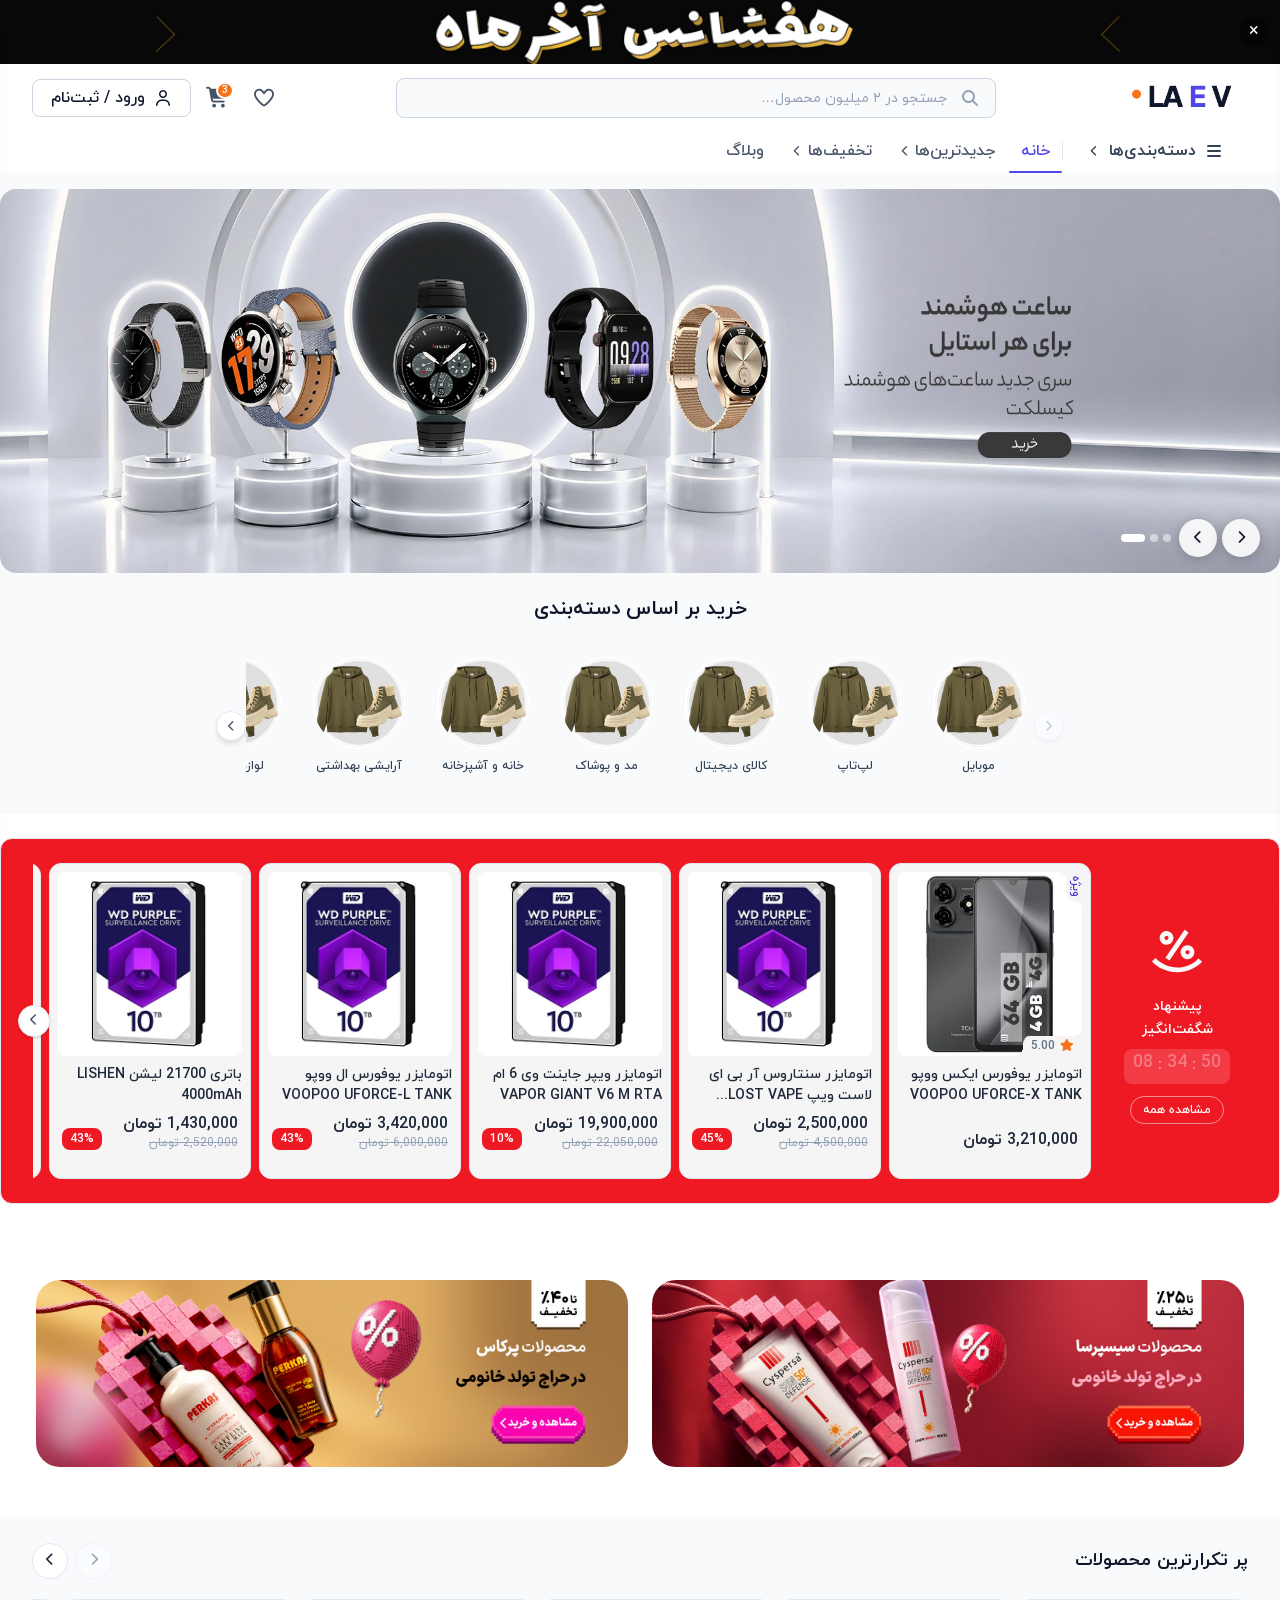
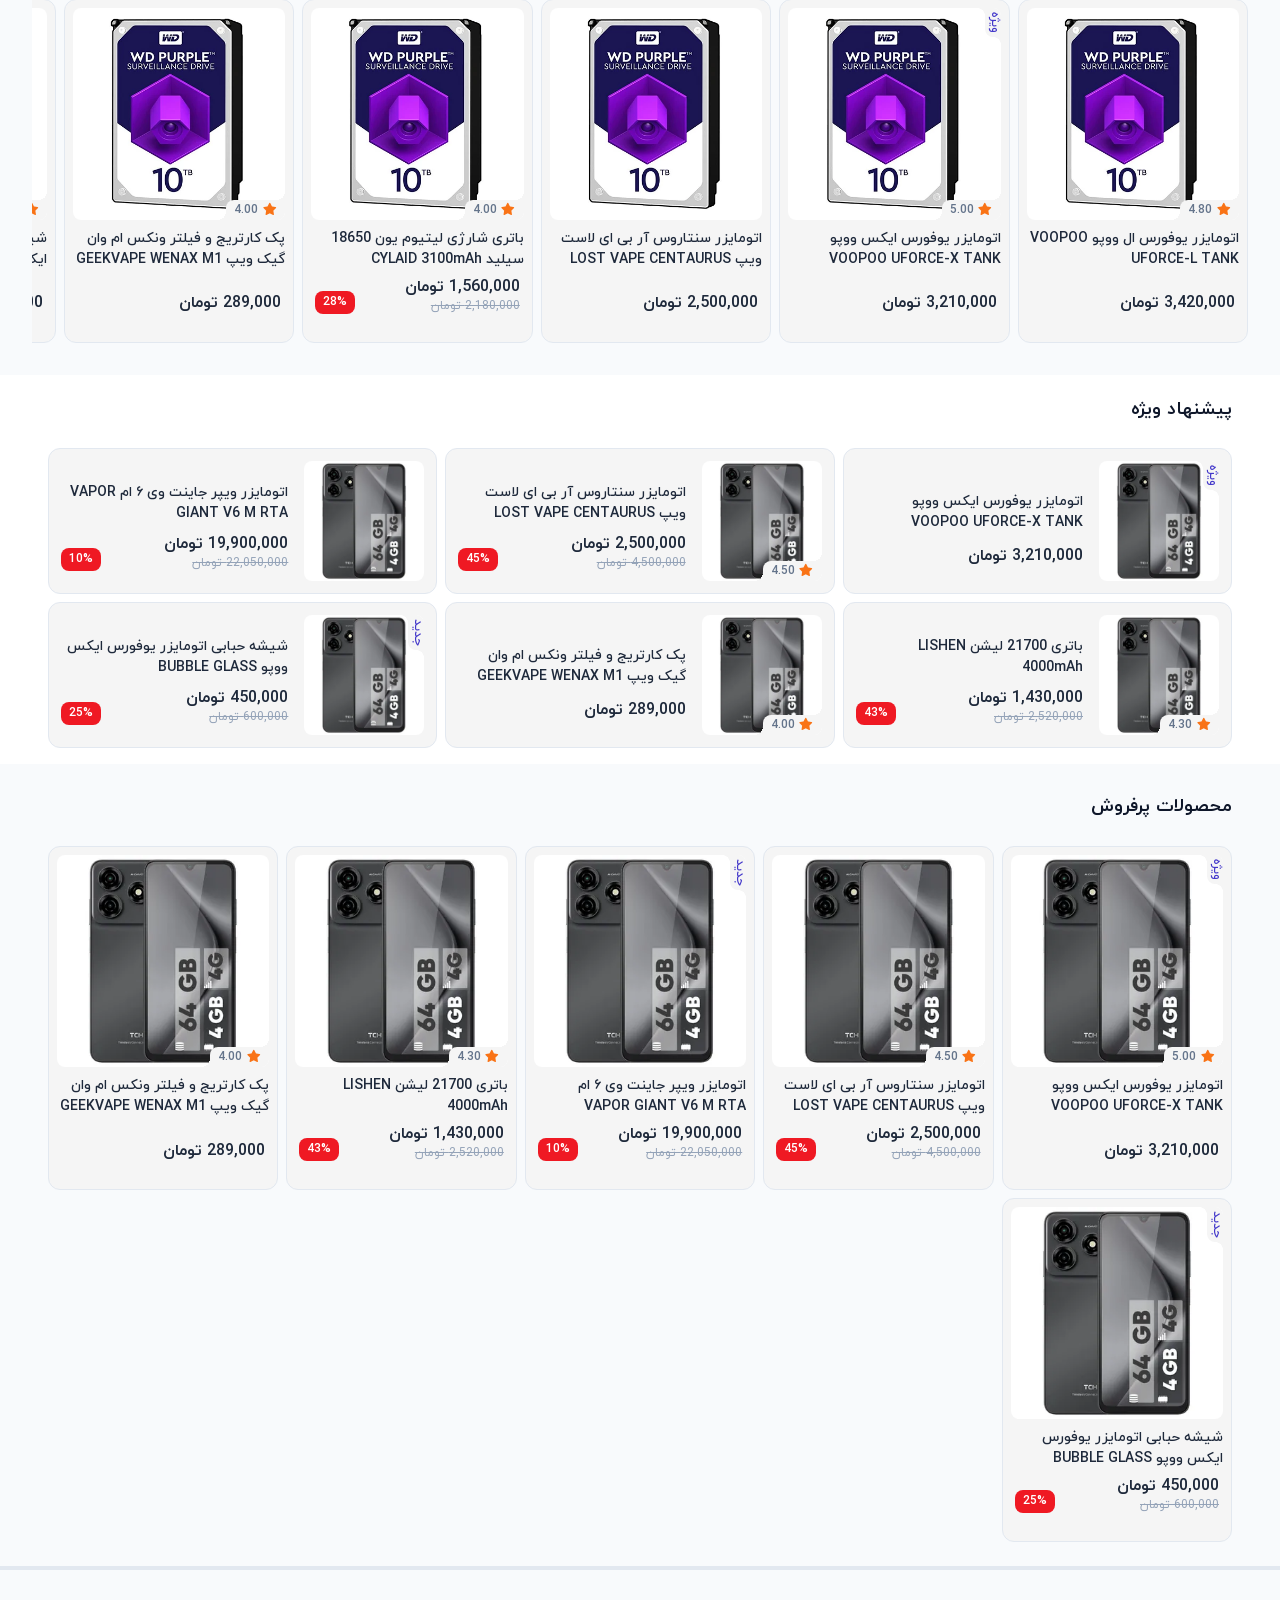
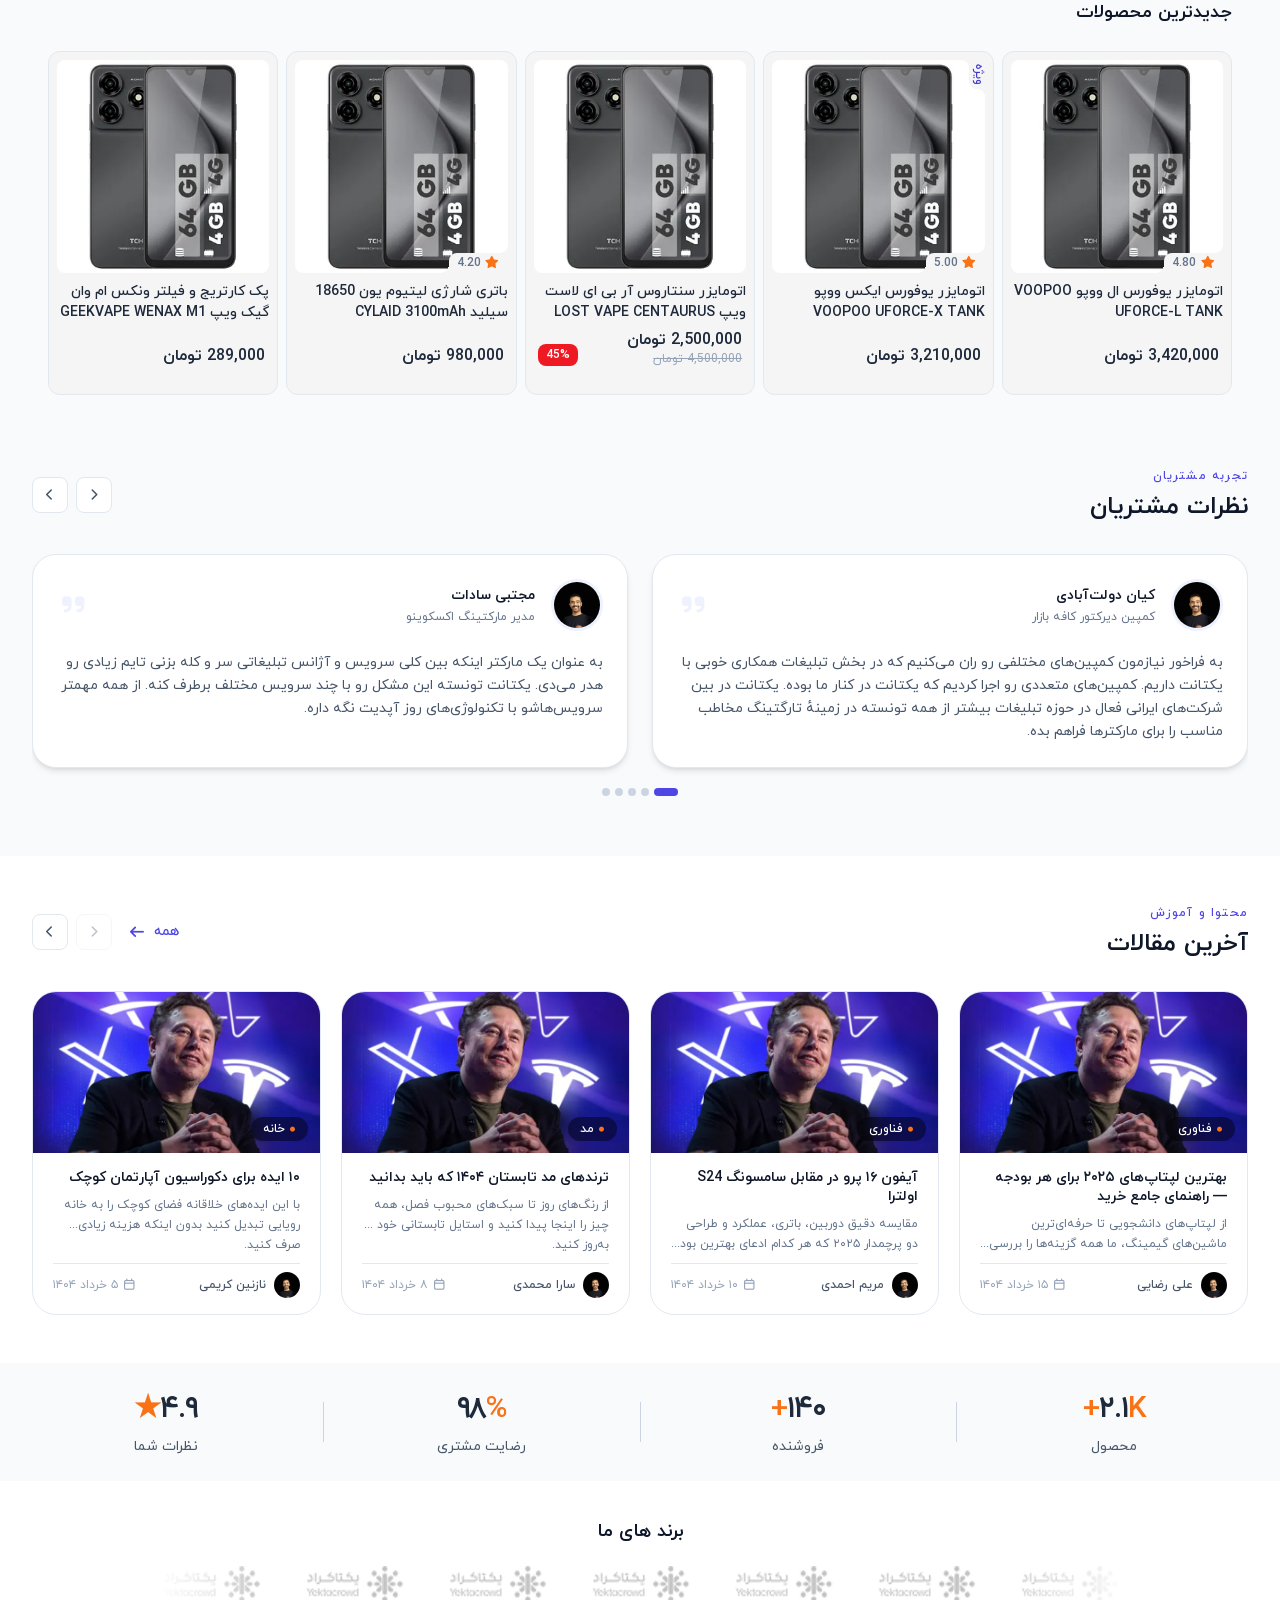
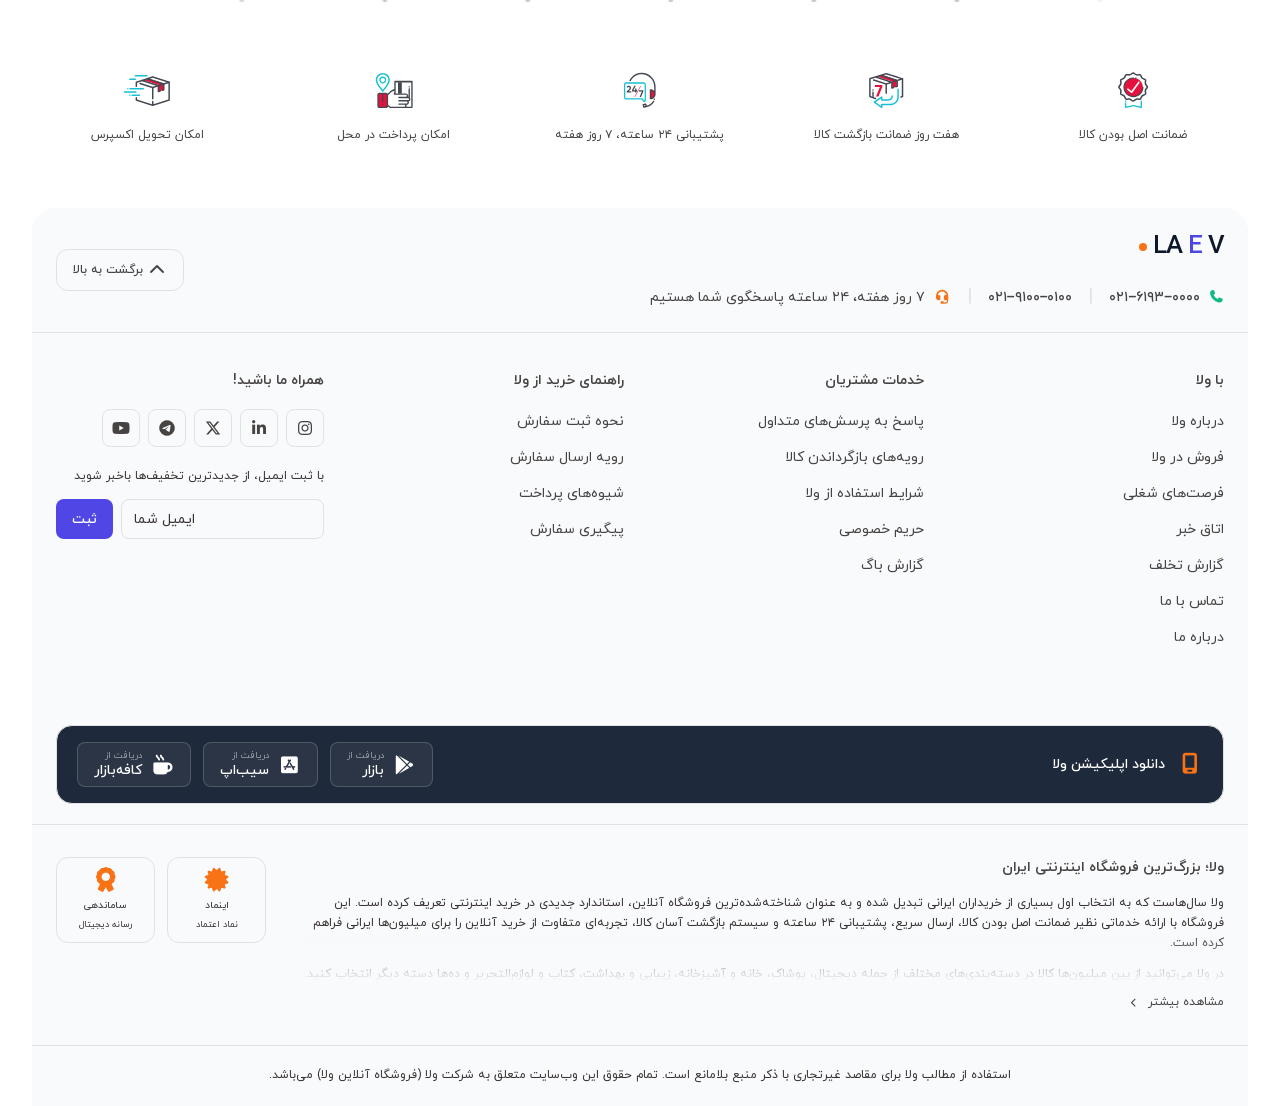
==== commit 30c32468: "Editing Structure Details DOMContentLoaded in js files and testing" ====
--- a/index.html
+++ b/index.html
@@ -2372,19 +2372,22 @@
     </button>
   </div>
 
-  <script src="js/swiper-bundle.min.js"></script>
-  <script src="js/hero-slider.js?v=2"></script>
-  <script src="js/swipers.js"></script>
-  <script src="js/header.js?v=2"></script>
-  <script defer src="js/mega-menu.js"></script>
-  <script defer src="js/mobile-nav.js"></script>
-  <script src="js/ui.js"></script>
-  <script src="js/search.js"></script>
-  <script src="js/shop.js"></script>
-  <script src="js/product.js"></script>
-  <script src="js/cart.js"></script>
-  <script src="js/auth.js"></script>
-  <script src="js/app.js"></script>
+
+
+
+    <script src="js/swiper-bundle.min.js"></script>
+  <script src="js/vela-hero-slider.js?v=2"></script>
+  <script src="js/vela-swipers.js"></script>
+  <script src="js/vela-header.js?v=2"></script>
+  <script defer src="js/vela-mega-menu.js"></script>
+  <script defer src="js/vela-mobile-nav.js"></script>
+  <script src="js/vela-ui.js"></script>
+  <script src="js/vela-search.js"></script>
+  <script src="js/vela-shop.js"></script>
+  <script src="js/vela-product.js"></script>
+  <script src="js/vela-cart.js"></script>
+  <script src="js/vela-auth.js"></script>
+
 </body>
 
 </html>
--- a/css/tokens.css
+++ b/css/tokens.css
@@ -68,12 +68,6 @@
   --bg-dark2: #1E293B;
   --bg-red: #ef1923;
 
-  
-
-  /* ─── TYPOGRAPHY ─── */
-  /* --font-head: 'Plus Jakarta Sans', 'Vazirmatn', sans-serif;
-  --font-body: 'Inter', 'Vazirmatn', sans-serif;
-  --font-persian: 'Vazirmatn', sans-serif; */
 
   --font-head: 'IRANYekanWeb', sans-serif;
   --font-body: 'IRANYekanWeb', sans-serif;
@@ -172,6 +166,7 @@
   --z-sticky: 200;
   --z-overlay: 300;
   --z-modal: 400;
+  --z-fab: 450;
   --z-toast: 500;
 
   /* ─── NAV ─── */
--- a/css/ui.css
+++ b/css/ui.css
@@ -4,23 +4,6 @@
    Category Banner · Breadcrumb · Section Spacing · Utilities
    ============================================================ */
 
-
-/* ─── UTILITIES ─── */
-.hidden { display: none !important; }
-
-
-/* ─── RESPONSIVE ─── */
-@media (max-width: 1200px) {
-}
-@media (max-width: 1024px) {
-}
-@media (max-width: 900px) {
-}
-@media (max-width: 768px) {
-}
-@media (max-width: 480px) {
-  
-}
 
 /* ─── TOAST NOTIFICATION ─── */
 .toast-container { position: fixed; bottom: var(--s-6); left: var(--s-6); z-index: var(--z-toast); display: flex; flex-direction: column; gap: var(--s-3); pointer-events: none; }
--- a/css/cat-item.css
+++ b/css/cat-item.css
@@ -46,7 +46,7 @@
 
 .cat-item__name {
   font-family: var(--font-persian);
-  font-size: 0.72rem;
+  font-size: var(--text-xs);
   font-weight: var(--fw-medium);
   text-align: center;
   line-height: 1.55;
@@ -126,7 +126,6 @@
   }
 
   .cat-item__name {
-    font-size: var(--text-xs);
     max-width: 90px;
   }
 }
@@ -146,7 +145,4 @@
     height: 68px;
   }
 
-  .cat-item__name {
-    font-size: 0.65rem;
-  }
 }
--- a/css/style-carts.css
+++ b/css/style-carts.css
@@ -293,7 +293,7 @@
 	gap: var(--s-1);
 	width: max-content;
 	max-width: 80%;
-	background: var(--primary);
+	background: var(--bg-red);
 	color: var(--white);
 	font-size: var(--text-xs);
 	font-weight: var(--fw-semibold);
@@ -321,12 +321,12 @@
 
 .product-cta::before {
 	right: calc(var(--s-2) * -1);
-	background: radial-gradient(var(--s-2) at 100% 0%, transparent 98%, var(--primary) 98%) 0 0 / 100% 100% no-repeat;
+	background: radial-gradient(var(--s-2) at 100% 0%, transparent 98%, var(--bg-red) 98%) 0 0 / 100% 100% no-repeat;
 }
 
 .product-cta::after {
 	left: calc(var(--s-2) * -1);
-	background: radial-gradient(var(--s-2) at 0% 0%, transparent 98%, var(--primary) 98%) 0 0 / 100% 100% no-repeat;
+	background: radial-gradient(var(--s-2) at 0% 0%, transparent 98%, var(--bg-red) 98%) 0 0 / 100% 100% no-repeat;
 }
 
 li.product:hover .product-cta,
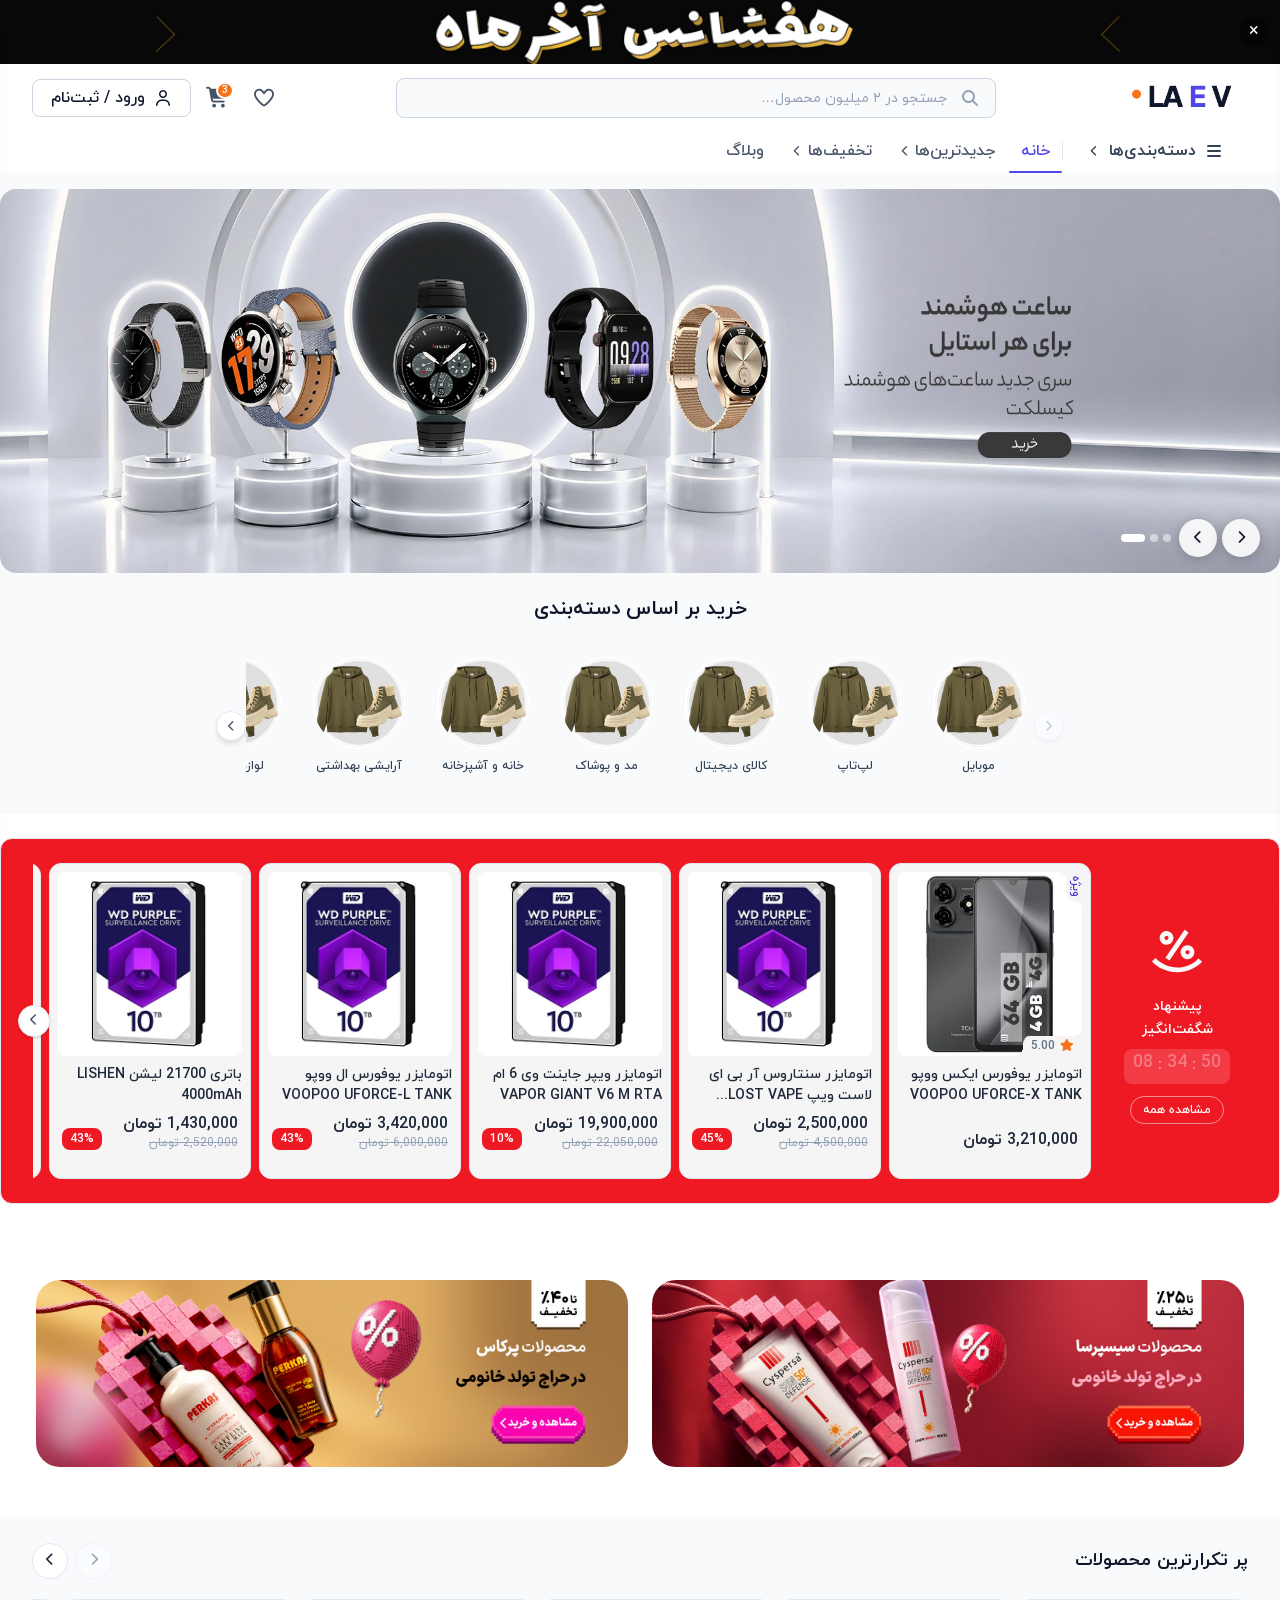
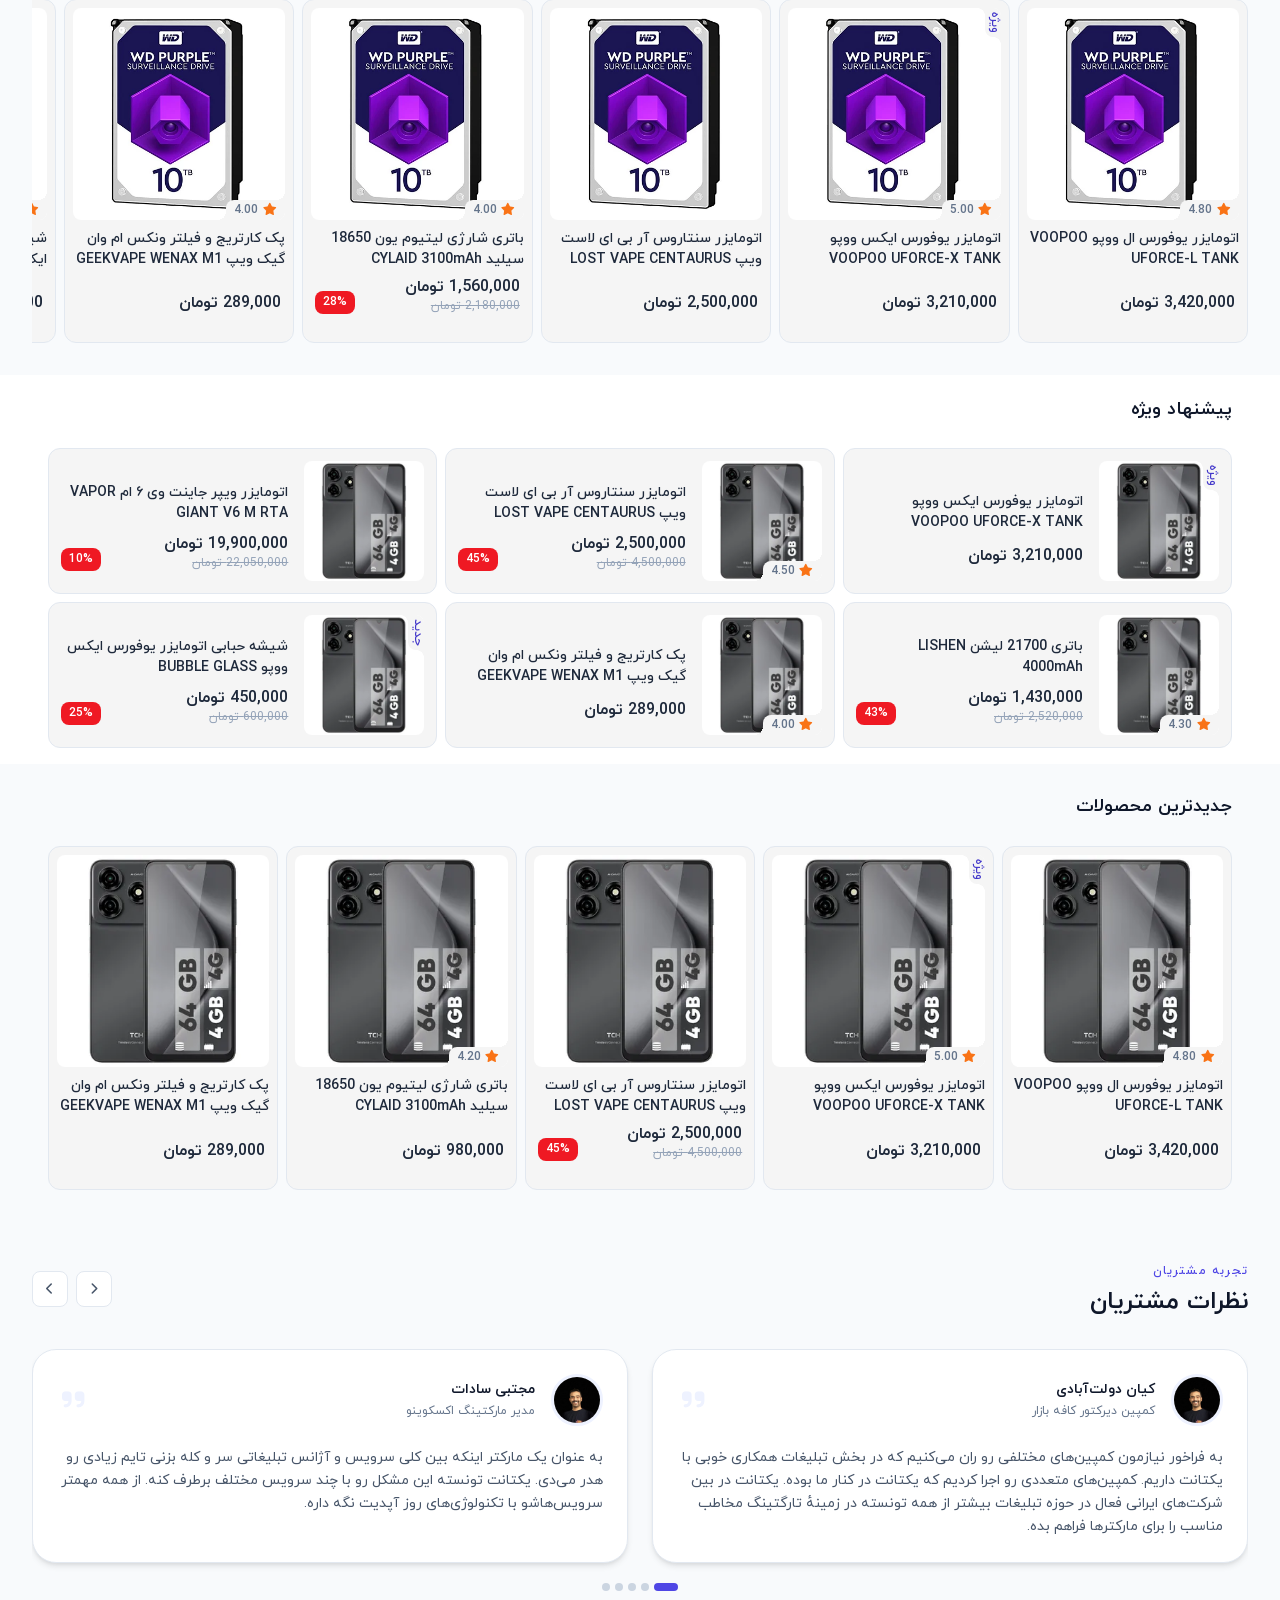
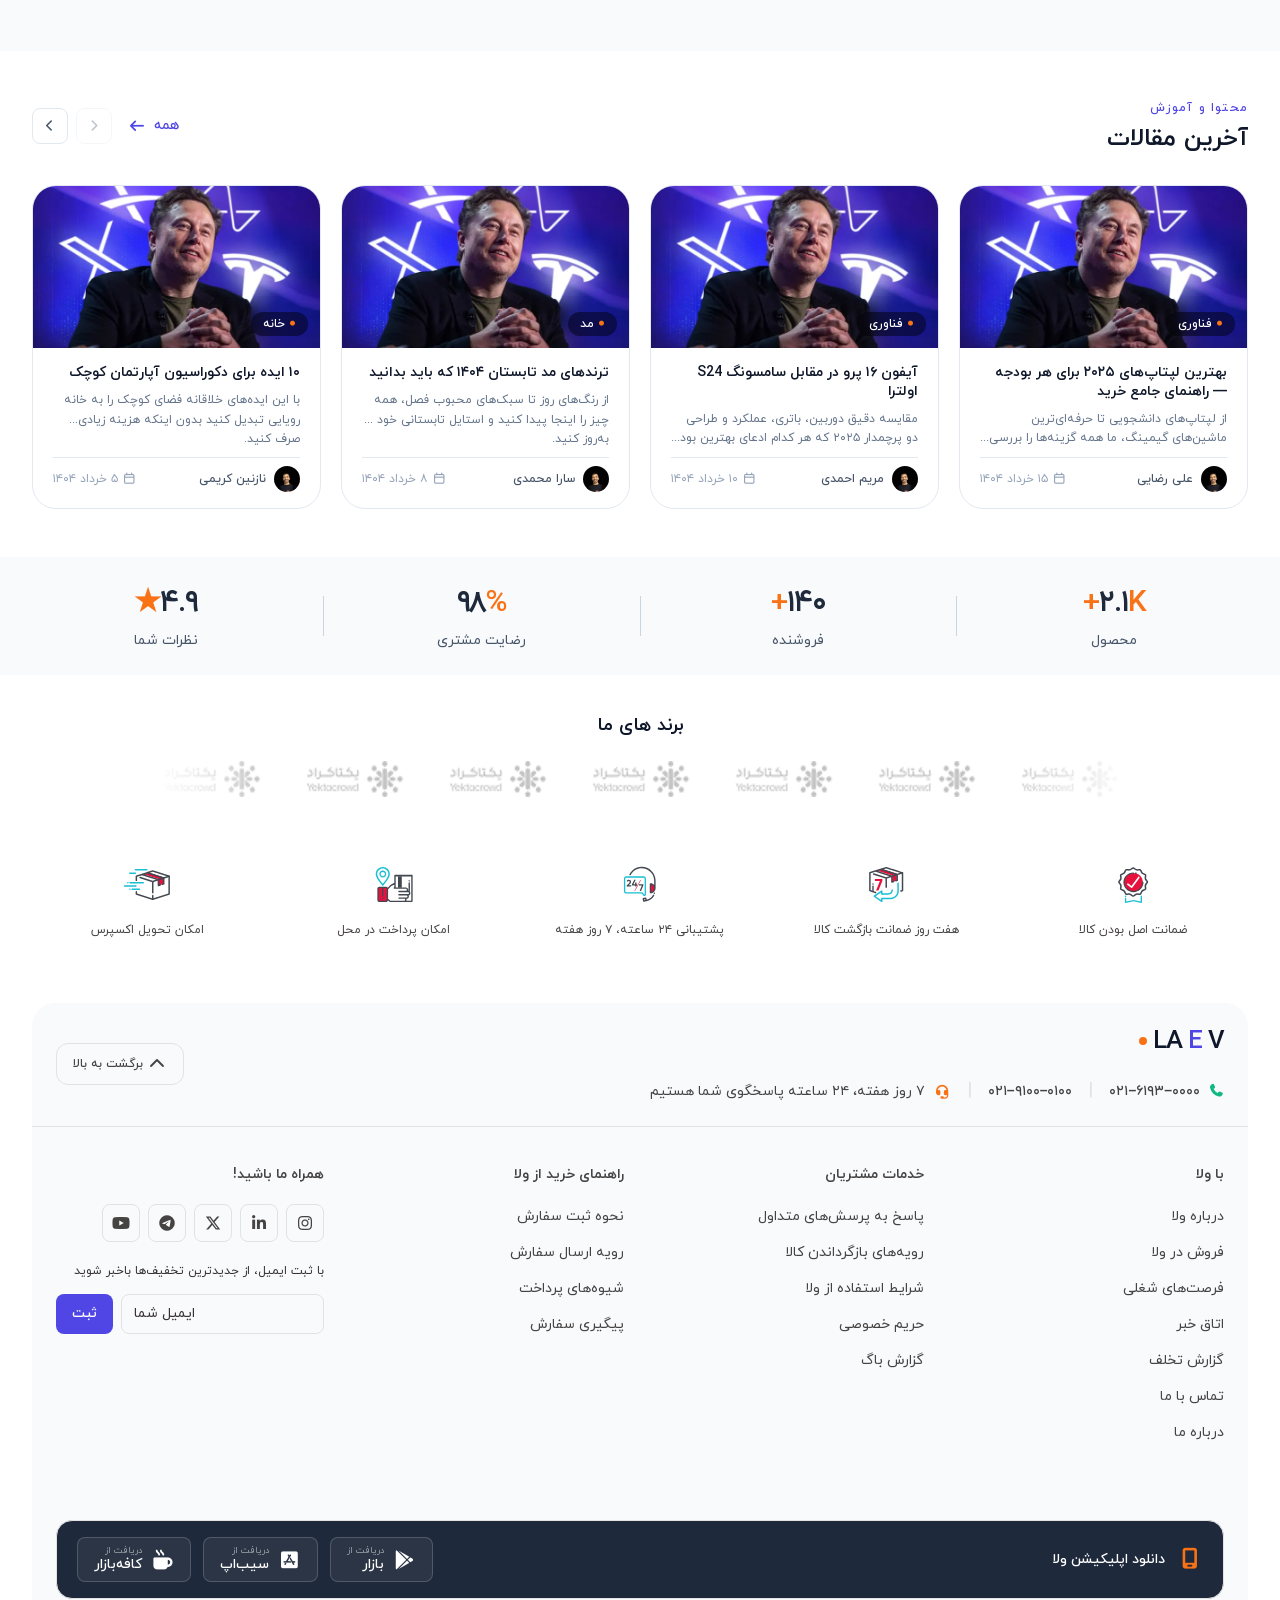
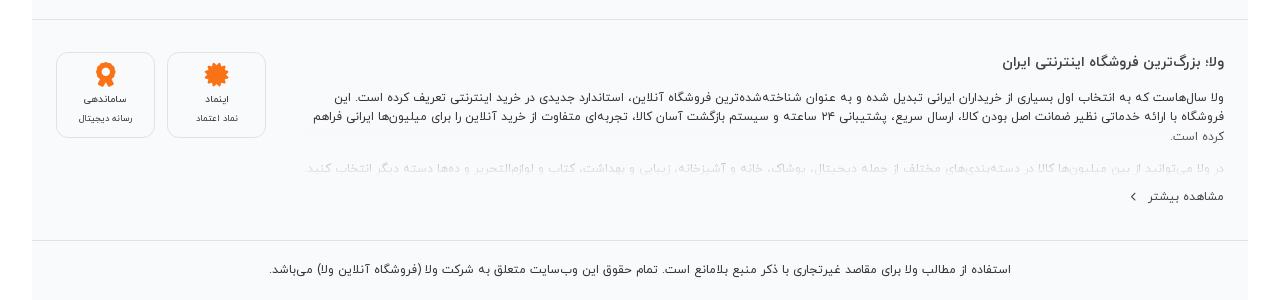
==== commit 3bb7e197: "cheng namespace and final edit css js before publish and start wordpress theme" ====
--- a/index.html
+++ b/index.html
@@ -48,8 +48,8 @@
           <div class="header-main__inner">
 
             <!-- Logo -->
-            <a href="index.html" class="nav-logo" aria-label="Vela — Home">
-              <img src="img/logo.png" fetchpriority="high" width="96" height="48" decoding="async" alt="Vela" class="nav-logo__img">
+            <a href="index.html" class="nav-logo" aria-label="Kara — Home">
+              <img src="img/logo.png" fetchpriority="high" width="96" height="48" decoding="async" alt="Kara" class="nav-logo__img">
             </a>
 
             <!-- Search (click → opens modal) -->
@@ -1268,166 +1268,6 @@
     </section>
 
 
-
-
-
-
-
-    <!-- ─── PRODUCT GRIDS ─── -->
-
-    <!-- Section 1: 5-col vertical grid | mobile 2-col vertical -->
-    <section class="carts-sec carts-grid" aria-label="محصولات پرفروش">
-      <div class="cx">
-      <h2 class="section-label">محصولات پرفروش</h2>
-      <ul class="products" role="list">
-
-        <li class="product">
-          <a href="product.html">
-            <div class="product-image-wrap">
-              <div class="inner-image">
-                <img width="300" height="300" src="./img/iphone.webp" alt="اتومایزر یوفورس ایکس ووپو" loading="lazy"
-                  decoding="async">
-                <span class="loop-rating" aria-label="امتیاز 5 از 5"><i class="fa-solid fa-star"
-                    aria-hidden="true"></i><span aria-hidden="true">5.00</span></span>
-                <span class="archive-pack-text">ویژه</span>
-              </div>
-            </div>
-            <h3 class="product-title">اتومایزر یوفورس ایکس ووپو VOOPOO UFORCE-X TANK</h3>
-            <div class="product-footer">
-              <p class="price"><span class="price-current"><span class="screen-reader-text">قیمت:</span>3,210,000
-                  تومان</span></p>
-            </div>
-          </a>
-          <button class="product-wishlist" aria-label="افزودن به علاقه‌مندی‌ها" type="button"
-            data-action="toggle-wishlist"><i class="fa-regular fa-heart" aria-hidden="true"></i></button>
-          <button class="product-cta" type="button" data-action="add-to-cart" data-name="اتومایزر یوفورس ایکس ووپو"
-            data-price="3210000"><i class="fa-solid fa-cart-shopping" aria-hidden="true"></i> افزودن به سبد</button>
-        </li>
-
-        <li class="product">
-          <a href="product.html">
-            <div class="product-image-wrap">
-              <div class="inner-image">
-                <img width="300" height="300" src="./img/iphone.webp" alt="اتومایزر سنتاروس لاست ویپ" loading="lazy"
-                  decoding="async">
-                <span class="loop-rating" aria-label="امتیاز 4.5 از 5"><i class="fa-solid fa-star"
-                    aria-hidden="true"></i><span aria-hidden="true">4.50</span></span>
-              </div>
-            </div>
-            <h3 class="product-title">اتومایزر سنتاروس آر بی ای لاست ویپ LOST VAPE CENTAURUS</h3>
-            <div class="product-footer">
-              <p class="price">
-                <span class="price-current"><span class="screen-reader-text">قیمت فعلی:</span>2,500,000 تومان</span>
-                <del class="price-old"><span class="screen-reader-text">قیمت قبل:</span>4,500,000 تومان</del>
-              </p>
-              <span class="product-badge" aria-label="45 درصد تخفیف">45%</span>
-            </div>
-          </a>
-          <button class="product-wishlist" aria-label="افزودن به علاقه‌مندی‌ها" type="button"
-            data-action="toggle-wishlist"><i class="fa-regular fa-heart" aria-hidden="true"></i></button>
-          <button class="product-cta" type="button" data-action="add-to-cart" data-name="اتومایزر سنتاروس"
-            data-price="2500000"><i class="fa-solid fa-cart-shopping" aria-hidden="true"></i> افزودن به سبد</button>
-        </li>
-
-        <li class="product">
-          <a href="product.html">
-            <div class="product-image-wrap">
-              <div class="inner-image">
-                <img width="300" height="300" src="./img/iphone.webp" alt="اتومایزر ویپر جاینت" loading="lazy"
-                  decoding="async">
-                <span class="archive-pack-text">جدید</span>
-              </div>
-            </div>
-            <h3 class="product-title">اتومایزر ویپر جاینت وی ۶ ام VAPOR GIANT V6 M RTA</h3>
-            <div class="product-footer">
-              <p class="price">
-                <span class="price-current"><span class="screen-reader-text">قیمت فعلی:</span>19,900,000 تومان</span>
-                <del class="price-old"><span class="screen-reader-text">قیمت قبل:</span>22,050,000 تومان</del>
-              </p>
-              <span class="product-badge" aria-label="10 درصد تخفیف">10%</span>
-            </div>
-          </a>
-          <button class="product-wishlist" aria-label="افزودن به علاقه‌مندی‌ها" type="button"
-            data-action="toggle-wishlist"><i class="fa-regular fa-heart" aria-hidden="true"></i></button>
-          <button class="product-cta" type="button" data-action="add-to-cart" data-name="اتومایزر ویپر جاینت"
-            data-price="19900000"><i class="fa-solid fa-cart-shopping" aria-hidden="true"></i> افزودن به سبد</button>
-        </li>
-
-        <li class="product">
-          <a href="product.html">
-            <div class="product-image-wrap">
-              <div class="inner-image">
-                <img width="300" height="300" src="./img/iphone.webp" alt="باتری 21700 لیشن" loading="lazy"
-                  decoding="async">
-                <span class="loop-rating" aria-label="امتیاز 4.3 از 5"><i class="fa-solid fa-star"
-                    aria-hidden="true"></i><span aria-hidden="true">4.30</span></span>
-              </div>
-            </div>
-            <h3 class="product-title">باتری 21700 لیشن LISHEN 4000mAh</h3>
-            <div class="product-footer">
-              <p class="price">
-                <span class="price-current"><span class="screen-reader-text">قیمت فعلی:</span>1,430,000 تومان</span>
-                <del class="price-old"><span class="screen-reader-text">قیمت قبل:</span>2,520,000 تومان</del>
-              </p>
-              <span class="product-badge" aria-label="43 درصد تخفیف">43%</span>
-            </div>
-          </a>
-          <button class="product-wishlist" aria-label="افزودن به علاقه‌مندی‌ها" type="button"
-            data-action="toggle-wishlist"><i class="fa-regular fa-heart" aria-hidden="true"></i></button>
-          <button class="product-cta" type="button" data-action="add-to-cart" data-name="باتری لیشن"
-            data-price="1430000"><i class="fa-solid fa-cart-shopping" aria-hidden="true"></i> افزودن به سبد</button>
-        </li>
-
-        <li class="product">
-          <a href="product.html">
-            <div class="product-image-wrap">
-              <div class="inner-image">
-                <img width="300" height="300" src="./img/iphone.webp" alt="پک کارتریج گیک ویپ" loading="lazy"
-                  decoding="async">
-                <span class="loop-rating" aria-label="امتیاز 4 از 5"><i class="fa-solid fa-star"
-                    aria-hidden="true"></i><span aria-hidden="true">4.00</span></span>
-              </div>
-            </div>
-            <h3 class="product-title">پک کارتریج و فیلتر ونکس ام وان گیک ویپ GEEKVAPE WENAX M1</h3>
-            <div class="product-footer">
-              <p class="price"><span class="price-current"><span class="screen-reader-text">قیمت:</span>289,000
-                  تومان</span></p>
-            </div>
-          </a>
-          <button class="product-wishlist" aria-label="افزودن به علاقه‌مندی‌ها" type="button"
-            data-action="toggle-wishlist"><i class="fa-regular fa-heart" aria-hidden="true"></i></button>
-          <button class="product-cta" type="button" data-action="add-to-cart" data-name="پک گیک ویپ"
-            data-price="289000"><i class="fa-solid fa-cart-shopping" aria-hidden="true"></i> افزودن به سبد</button>
-        </li>
-
-        <li class="product">
-          <a href="product.html">
-            <div class="product-image-wrap">
-              <div class="inner-image">
-                <img width="300" height="300" src="./img/iphone.webp" alt="شیشه حبابی یوفورس" loading="lazy"
-                  decoding="async">
-                <span class="archive-pack-text">جدید</span>
-              </div>
-            </div>
-            <h3 class="product-title">شیشه حبابی اتومایزر یوفورس ایکس ووپو BUBBLE GLASS</h3>
-            <div class="product-footer">
-              <p class="price">
-                <span class="price-current"><span class="screen-reader-text">قیمت فعلی:</span>450,000 تومان</span>
-                <del class="price-old"><span class="screen-reader-text">قیمت قبل:</span>600,000 تومان</del>
-              </p>
-              <span class="product-badge" aria-label="25 درصد تخفیف">25%</span>
-            </div>
-          </a>
-          <button class="product-wishlist" aria-label="افزودن به علاقه‌مندی‌ها" type="button"
-            data-action="toggle-wishlist"><i class="fa-regular fa-heart" aria-hidden="true"></i></button>
-          <button class="product-cta" type="button" data-action="add-to-cart" data-name="شیشه حبابی یوفورس"
-            data-price="450000"><i class="fa-solid fa-cart-shopping" aria-hidden="true"></i> افزودن به سبد</button>
-        </li>
-
-      </ul>
-      </div><!-- /.cx -->
-    </section>
-
     <!-- Section 2: 5-col vertical desktop | horizontal on mobile -->
     <section class="carts-sec carts-list" aria-label="جدیدترین محصولات">
       <div class="cx">
@@ -2342,14 +2182,14 @@
           <span class="support-sheet__label">واتس‌اپ</span>
           <i class="fa-solid fa-chevron-left support-sheet__arrow" aria-hidden="true"></i>
         </a>
-        <a href="https://t.me/velastore" class="support-sheet__btn" target="_blank" rel="noopener noreferrer">
+        <a href="https://t.me/Karastore" class="support-sheet__btn" target="_blank" rel="noopener noreferrer">
           <span class="support-sheet__icon support-sheet__icon--telegram">
             <i class="fa-brands fa-telegram" aria-hidden="true"></i>
           </span>
           <span class="support-sheet__label">تلگرام</span>
           <i class="fa-solid fa-chevron-left support-sheet__arrow" aria-hidden="true"></i>
         </a>
-        <a href="https://instagram.com/velastore" class="support-sheet__btn" target="_blank" rel="noopener noreferrer">
+        <a href="https://instagram.com/Karastore" class="support-sheet__btn" target="_blank" rel="noopener noreferrer">
           <span class="support-sheet__icon support-sheet__icon--instagram">
             <i class="fa-brands fa-instagram" aria-hidden="true"></i>
           </span>
@@ -2376,17 +2216,17 @@
 
 
     <script src="js/swiper-bundle.min.js"></script>
-  <script src="js/vela-hero-slider.js?v=2"></script>
-  <script src="js/vela-swipers.js"></script>
-  <script src="js/vela-header.js?v=2"></script>
-  <script defer src="js/vela-mega-menu.js"></script>
-  <script defer src="js/vela-mobile-nav.js"></script>
-  <script src="js/vela-ui.js"></script>
-  <script src="js/vela-search.js"></script>
-  <script src="js/vela-shop.js"></script>
-  <script src="js/vela-product.js"></script>
-  <script src="js/vela-cart.js"></script>
-  <script src="js/vela-auth.js"></script>
+  <script src="js/kara-hero-slider.js?v=2"></script>
+  <script src="js/kara-swipers.js"></script>
+  <script src="js/kara-header.js?v=2"></script>
+  <script defer src="js/kara-mega-menu.js"></script>
+  <script defer src="js/kara-mobile-nav.js"></script>
+  <script src="js/kara-ui.js"></script>
+  <script src="js/kara-search.js"></script>
+  <script src="js/kara-shop.js"></script>
+  <script src="js/kara-product.js"></script>
+  <script src="js/kara-cart.js"></script>
+  <script src="js/kara-auth.js"></script>
 
 </body>
 
--- a/css/base.css
+++ b/css/base.css
@@ -1,5 +1,5 @@
 /* ============================================================
-   VELA — Base Stylesheet
+   Kara — Base Stylesheet
    Reset · Container · Typography
    ============================================================ */
 
--- a/css/header.css
+++ b/css/header.css
@@ -1,5 +1,5 @@
 /* ============================================================
-   VELA — Header Stylesheet  (3-row architecture)
+   Kara — Header Stylesheet  (3-row architecture)
    header-top · header-main · header-nav
    announcement · logo · search · actions · hamburger
    ============================================================ */
@@ -650,7 +650,7 @@
 
 
 /* ============================================================
-   VELA — Search Modal
+   Kara — Search Modal
    ============================================================ */
 
 .search-modal {
--- a/css/mega-menu.css
+++ b/css/mega-menu.css
@@ -1,5 +1,5 @@
 /* ============================================================
-   VELA — Mega Menu Stylesheet
+   Kara — Mega Menu Stylesheet
    desktop full-width mega menu panel
    ============================================================ */
 
--- a/css/sections.css
+++ b/css/sections.css
@@ -1,5 +1,5 @@
 /* ============================================================
-   VELA — Page Sections
+   Kara — Page Sections
    Section Header · Hero · Stats Strip · Flash Sale ·
    Promo Banners · Brand Strip · Newsletter · Trust Bar · Footer
    ============================================================ */
@@ -297,6 +297,11 @@
   display: block;
   border-radius: var(--r-2xl);
 }
+@media (max-width: 768px) {
+    .promo-banners {
+        grid-template-columns: 1fr !important;
+    }
+  }
 
 .btn--white { background: white; color: var(--primary); font-weight: var(--fw-bold); }
 .btn--white:hover { background: var(--n-100); }
--- a/css/ui.css
+++ b/css/ui.css
@@ -1,5 +1,5 @@
 /* ============================================================
-   VELA — UI Components
+   Kara — UI Components
    Toast · Modal · Skeleton · Pagination ·
    Category Banner · Breadcrumb · Section Spacing · Utilities
    ============================================================ */
--- a/css/bottom-nav.css
+++ b/css/bottom-nav.css
@@ -1,5 +1,5 @@
 /* ============================================================
-   VELA — Sticky Bottom Nav · Center FAB
+   Kara — Sticky Bottom Nav · Center FAB
    Structure: [خانه] [سبد خرید] [●FAB●] [پشتیبانی] [دسته‌بندی]
    ============================================================ */
 
@@ -115,7 +115,7 @@
 
 
 /* ============================================================
-   VELA — Support Contact Sheet (slides up from bottom)
+   Kara — Support Contact Sheet (slides up from bottom)
    ============================================================ */
 
 .support-sheet {
--- a/css/footer.css
+++ b/css/footer.css
@@ -1,5 +1,5 @@
 /* ============================================================
-   VELA — Footer 
+   Kara — Footer 
    ============================================================ */
 
 /* ─── BASE — Boxed, centered, rounded top ─── */
@@ -289,7 +289,6 @@
 }
 
 /* About text */
-.ftr-about { }
 .ftr-about__title {
   font-size: var(--text-sm);
   font-weight: var(--fw-bold);
@@ -341,7 +340,6 @@
 .ftr-about.is-expanded .ftr-about__toggle i { transform: rotate(-90deg); }
 
 /* Trust certificates */
-.ftr-certs { }
 .ftr-certs__inner {
   display: grid;
   grid-template-columns: 1fr 1fr;
--- a/css/drawer.css
+++ b/css/drawer.css
@@ -1,5 +1,5 @@
 /* ============================================================
-   VELA — Main Mobile Drawer · Drawer Categories 2-col
+   Kara — Main Mobile Drawer · Drawer Categories 2-col
    ============================================================ */
 
 /* Slides from LEFT — hamburger is on the physical-left side */
--- a/css/mini-cart.css
+++ b/css/mini-cart.css
@@ -1,5 +1,5 @@
 /* ============================================================
-   VELA — Mini Panel (Cart + Wishlist slide-over)
+   Kara — Mini Panel (Cart + Wishlist slide-over)
    Slides from physical-right in RTL
    ============================================================ */
 
--- a/css/auth-modal.css
+++ b/css/auth-modal.css
@@ -1,5 +1,5 @@
 /* ============================================================
-   VELA — Auth Modal (ورود / ثبت‌نام)
+   Kara — Auth Modal (ورود / ثبت‌نام)
    Centered overlay, tabbed: login + register
    ============================================================ */
 
